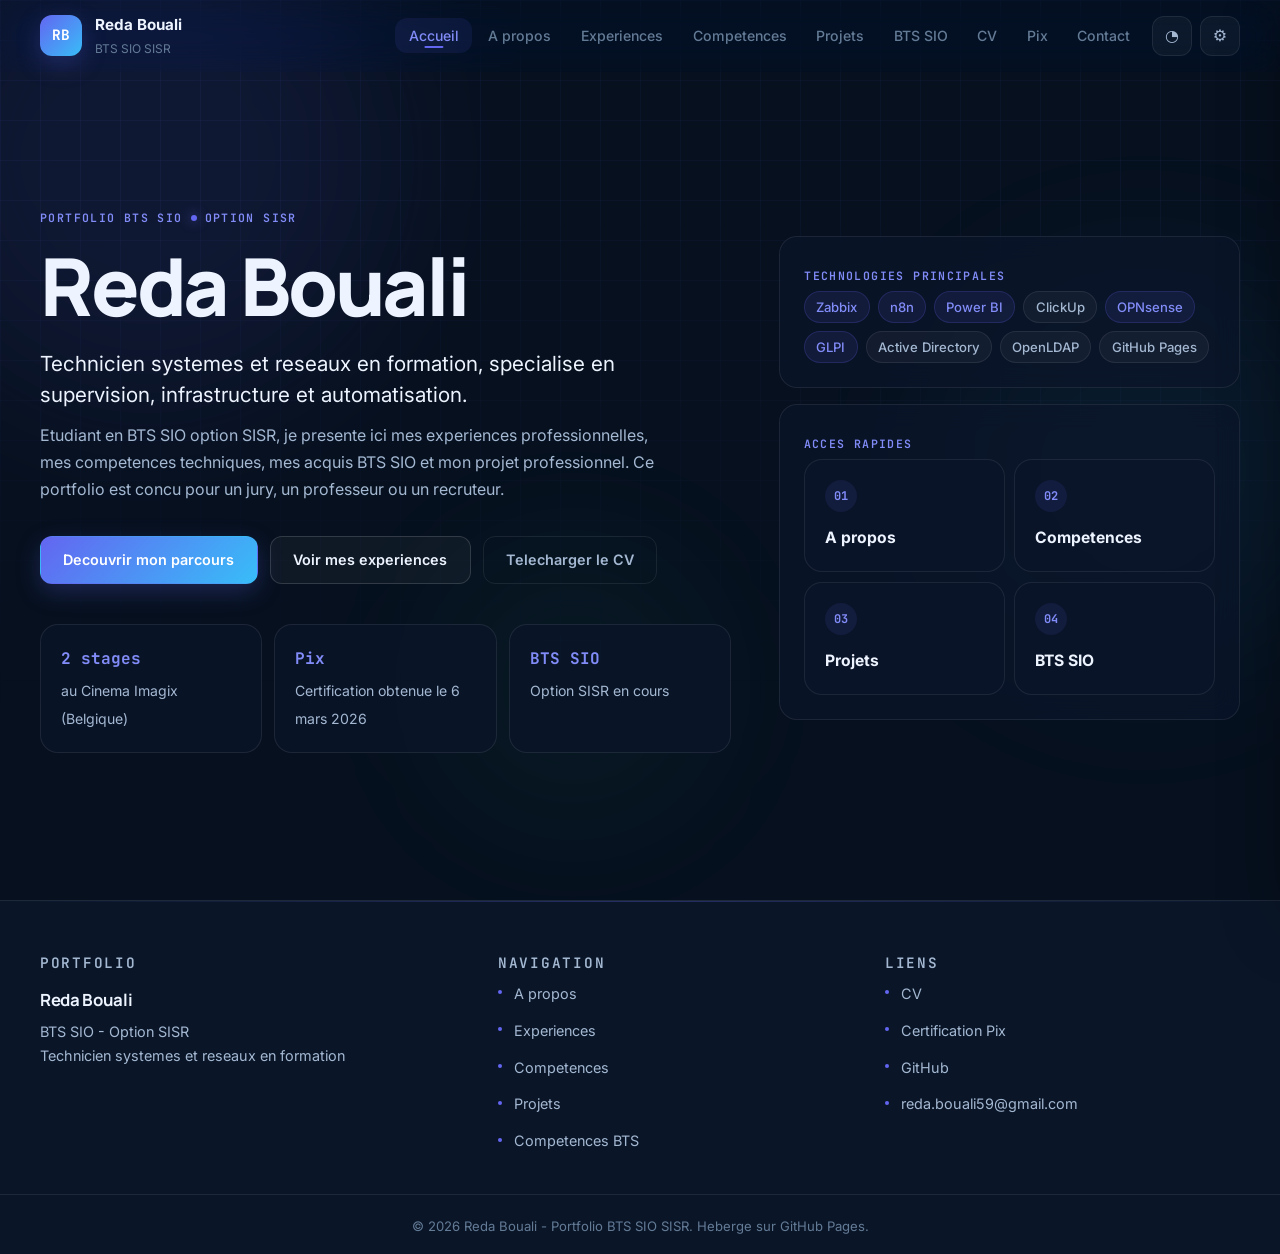
==== index.html @ da7653f3 "Add files via upload" ====
<!DOCTYPE html>
<html lang="fr">
<head>
  <meta charset="UTF-8">
  <meta name="viewport" content="width=device-width, initial-scale=1.0">
  <meta name="description" content="Portfolio BTS SIO SISR de Reda Bouali : administration systemes et reseaux, supervision, automatisation et cybersecurite.">
  <title>Accueil | Reda Bouali - Portfolio BTS SIO SISR</title>
  <script>
    (function () {
      var r = document.documentElement;
      r.setAttribute("data-theme", localStorage.getItem("rb-theme") || "dark");
      r.setAttribute("data-accent", localStorage.getItem("rb-accent") || "indigo");
      r.setAttribute("data-font", localStorage.getItem("rb-font") || "inter");
      r.setAttribute("data-size", localStorage.getItem("rb-size") || "medium");
      r.classList.add("preload");
    })();
  </script>
  <link rel="preconnect" href="https://fonts.googleapis.com">
  <link rel="preconnect" href="https://fonts.gstatic.com" crossorigin>
  <link href="https://fonts.googleapis.com/css2?family=Inter:wght@400;500;600;700;800&family=Manrope:wght@500;600;700;800&family=IBM+Plex+Sans:wght@400;500;600;700&family=JetBrains+Mono:wght@500;700&display=swap" rel="stylesheet">
  <link rel="stylesheet" href="style.css">
</head>
<body>
  <a href="#main-content" class="skip-link">Aller au contenu</a>

  <header class="site-header">
    <nav class="navbar" id="navbar" aria-label="Navigation principale">
      <div class="nav-shell">
        <a href="index.html" class="brand" aria-label="Accueil">
          <span class="brand-mark">RB</span>
          <span class="brand-text">
            <strong>Reda Bouali</strong>
            <span>BTS SIO SISR</span>
          </span>
        </a>
        <button class="nav-toggle" id="navToggle" type="button" aria-expanded="false" aria-controls="navMenu" aria-label="Ouvrir le menu">
          <span></span><span></span><span></span>
        </button>
        <div class="nav-panel" id="navPanel">
          <ul class="nav-menu" id="navMenu">
            <li><a href="index.html" class="nav-link" data-page="index">Accueil</a></li>
            <li><a href="about.html" class="nav-link" data-page="about">A propos</a></li>
            <li><a href="experiences.html" class="nav-link" data-page="experiences">Experiences</a></li>
            <li><a href="skills.html" class="nav-link" data-page="skills">Competences</a></li>
            <li><a href="projects.html" class="nav-link" data-page="projects">Projets</a></li>
            <li><a href="bts-competences.html" class="nav-link" data-page="bts-competences">BTS SIO</a></li>
            <li><a href="cv.html" class="nav-link" data-page="cv">CV</a></li>
            <li><a href="pix.html" class="nav-link" data-page="pix">Pix</a></li>
            <li><a href="contact.html" class="nav-link" data-page="contact">Contact</a></li>
          </ul>
          <div class="nav-actions">
            <button class="icon-button quick-theme-toggle" id="quickThemeToggle" type="button" aria-label="Basculer le theme clair ou sombre" title="Mode clair / sombre">
              <span class="theme-icon" aria-hidden="true">&#9684;</span>
            </button>
            <button class="icon-button" id="settingsTrigger" type="button" aria-label="Personnalisation" aria-expanded="false" title="Personnalisation">
              <span aria-hidden="true">&#9881;</span>
            </button>
          </div>
        </div>
      </div>
    </nav>
  </header>

  <main id="main-content">
    <section class="hero page-hero">
      <div class="hero-backdrop" aria-hidden="true">
        <div class="hero-grid"></div>
        <div class="hero-glow glow-a"></div>
        <div class="hero-glow glow-b"></div>
        <div class="hero-glow glow-c"></div>
      </div>

      <div class="container hero-layout">
        <div class="hero-copy reveal">
          <p class="eyebrow">Portfolio BTS SIO <span class="eyebrow-dot"></span> Option SISR</p>
          <h1>Reda Bouali</h1>
          <p class="hero-lead">
            Technicien systemes et reseaux en formation, specialise en supervision, infrastructure et automatisation.
          </p>
          <p class="hero-text">
            Etudiant en BTS SIO option SISR, je presente ici mes experiences professionnelles, mes competences techniques, mes acquis BTS SIO et mon projet professionnel. Ce portfolio est concu pour un jury, un professeur ou un recruteur.
          </p>
          <div class="hero-actions">
            <a href="about.html" class="btn btn-primary">Decouvrir mon parcours</a>
            <a href="experiences.html" class="btn btn-secondary">Voir mes experiences</a>
            <a href="docs/CV REDA BOUALI.pdf" class="btn btn-ghost" download>Telecharger le CV</a>
          </div>
          <div class="hero-metrics">
            <article class="metric-card">
              <strong>2 stages</strong>
              <span>au Cinema Imagix (Belgique)</span>
            </article>
            <article class="metric-card">
              <strong>Pix</strong>
              <span>Certification obtenue le 6 mars 2026</span>
            </article>
            <article class="metric-card">
              <strong>BTS SIO</strong>
              <span>Option SISR en cours</span>
            </article>
          </div>
        </div>

        <aside class="hero-panel reveal reveal-delay-1" aria-label="Technologies principales">
          <div class="hero-panel-card">
            <p class="panel-label">Technologies principales</p>
            <div class="tool-cluster">
              <span class="tool-pill highlight">Zabbix</span>
              <span class="tool-pill highlight">n8n</span>
              <span class="tool-pill highlight">Power BI</span>
              <span class="tool-pill">ClickUp</span>
              <span class="tool-pill highlight">OPNsense</span>
              <span class="tool-pill highlight">GLPI</span>
              <span class="tool-pill">Active Directory</span>
              <span class="tool-pill">OpenLDAP</span>
              <span class="tool-pill">GitHub Pages</span>
            </div>
          </div>
          <div class="hero-panel-card">
            <p class="panel-label">Acces rapides</p>
            <div class="quick-links-grid">
              <a class="mini-card mini-link-card" href="about.html">
                <span class="mini-index">01</span>
                <h3>A propos</h3>
              </a>
              <a class="mini-card mini-link-card" href="skills.html">
                <span class="mini-index">02</span>
                <h3>Competences</h3>
              </a>
              <a class="mini-card mini-link-card" href="projects.html">
                <span class="mini-index">03</span>
                <h3>Projets</h3>
              </a>
              <a class="mini-card mini-link-card" href="bts-competences.html">
                <span class="mini-index">04</span>
                <h3>BTS SIO</h3>
              </a>
            </div>
          </div>
        </aside>
      </div>
    </section>
  </main>

  <footer class="footer">
    <div class="container footer-layout">
      <div>
        <p class="panel-label">Portfolio</p>
        <h3>Reda Bouali</h3>
        <p>BTS SIO - Option SISR</p>
        <p>Technicien systemes et reseaux en formation</p>
      </div>
      <div>
        <p class="panel-label">Navigation</p>
        <ul class="footer-links-list">
          <li><a href="about.html">A propos</a></li>
          <li><a href="experiences.html">Experiences</a></li>
          <li><a href="skills.html">Competences</a></li>
          <li><a href="projects.html">Projets</a></li>
          <li><a href="bts-competences.html">Competences BTS</a></li>
        </ul>
      </div>
      <div>
        <p class="panel-label">Liens</p>
        <ul class="footer-links-list">
          <li><a href="cv.html">CV</a></li>
          <li><a href="pix.html">Certification Pix</a></li>
          <li><a href="https://github.com/redahfir" target="_blank" rel="noopener noreferrer">GitHub</a></li>
          <li><a href="mailto:reda.bouali59@gmail.com">reda.bouali59@gmail.com</a></li>
        </ul>
      </div>
    </div>
    <div class="footer-bottom">
      <p>&copy; 2026 Reda Bouali - Portfolio BTS SIO SISR. Heberge sur GitHub Pages.</p>
    </div>
  </footer>

  <div class="settings-overlay" id="settingsOverlay" hidden></div>
  <aside class="settings-panel" id="settingsPanel" aria-hidden="true" aria-labelledby="settingsTitle">
    <div class="settings-header">
      <div>
        <p class="panel-label">Personnalisation</p>
        <h2 id="settingsTitle">Preferences d'affichage</h2>
      </div>
      <button class="icon-button" id="settingsClose" type="button" aria-label="Fermer le panneau">
        <span aria-hidden="true">&#10005;</span>
      </button>
    </div>
    <div class="settings-body">
      <section class="settings-group">
        <h3>Mode</h3>
        <div class="control-row" role="group" aria-label="Theme">
          <button class="choice-button" data-theme="dark" type="button">Sombre</button>
          <button class="choice-button" data-theme="light" type="button">Clair</button>
        </div>
      </section>
      <section class="settings-group">
        <h3>Accent</h3>
        <div class="accent-grid" role="group" aria-label="Couleur d'accent">
          <button class="accent-button" data-accent="indigo" type="button"><span class="accent-dot accent-indigo"></span>Indigo</button>
          <button class="accent-button" data-accent="cyan" type="button"><span class="accent-dot accent-cyan"></span>Cyan</button>
          <button class="accent-button" data-accent="amber" type="button"><span class="accent-dot accent-amber"></span>Ambre</button>
        </div>
      </section>
      <section class="settings-group">
        <h3>Police</h3>
        <div class="font-grid" role="group" aria-label="Police">
          <button class="font-button" data-font="inter" type="button"><strong>Inter</strong><span>Moderne et neutre</span></button>
          <button class="font-button" data-font="manrope" type="button"><strong>Manrope</strong><span>Editoriale</span></button>
          <button class="font-button" data-font="plex" type="button"><strong>IBM Plex</strong><span>Technique</span></button>
        </div>
      </section>
      <section class="settings-group">
        <h3>Taille du texte</h3>
        <div class="control-row" role="group" aria-label="Taille">
          <button class="choice-button" data-size="small" type="button">A-</button>
          <button class="choice-button" data-size="medium" type="button">A</button>
          <button class="choice-button" data-size="large" type="button">A+</button>
        </div>
      </section>
      <button class="btn btn-ghost settings-reset" id="settingsReset" type="button">Reinitialiser</button>
    </div>
  </aside>

  <button class="back-to-top" id="backToTop" type="button" aria-label="Retour en haut" title="Retour en haut">&uarr;</button>
  <script src="script.js"></script>
</body>
</html>
---- style.css ----
/* ============================================================
   DESIGN SYSTEM - Portfolio Reda Bouali
   Premium dark-first design with light mode support
   ============================================================ */

/* --- Theme Variables --- */
:root,
[data-theme="dark"] {
  --bg: #06101e;
  --bg-alt: #0a1628;
  --bg-elevated: #0e1b30;
  --surface: rgba(12, 22, 42, 0.72);
  --surface-strong: rgba(16, 28, 50, 0.92);
  --surface-soft: rgba(255, 255, 255, 0.04);
  --surface-hover: rgba(255, 255, 255, 0.07);
  --border: rgba(255, 255, 255, 0.08);
  --border-strong: rgba(255, 255, 255, 0.14);
  --border-glow: rgba(var(--accent-rgb), 0.25);
  --text: #edf4ff;
  --text-soft: #a4b8d2;
  --text-muted: #647b96;
  --shadow: 0 20px 60px rgba(0, 0, 0, 0.4);
  --shadow-soft: 0 8px 32px rgba(0, 0, 0, 0.2);
  --shadow-card: 0 4px 24px rgba(0, 0, 0, 0.15);
  --overlay: rgba(2, 6, 14, 0.7);
  --hero-grid: rgba(var(--accent-rgb), 0.06);
  --panel: #0c1a2e;
  --glow-soft: 0 0 60px rgba(var(--accent-rgb), 0.08);
}

[data-theme="light"] {
  --bg: #f5f7fb;
  --bg-alt: #edf1f8;
  --bg-elevated: #ffffff;
  --surface: rgba(255, 255, 255, 0.82);
  --surface-strong: rgba(255, 255, 255, 0.96);
  --surface-soft: rgba(20, 40, 72, 0.035);
  --surface-hover: rgba(20, 40, 72, 0.06);
  --border: rgba(16, 32, 56, 0.09);
  --border-strong: rgba(16, 32, 56, 0.16);
  --border-glow: rgba(var(--accent-rgb), 0.2);
  --text: #0c1524;
  --text-soft: #3d5068;
  --text-muted: #6b8097;
  --shadow: 0 20px 60px rgba(16, 32, 56, 0.1);
  --shadow-soft: 0 8px 32px rgba(16, 32, 56, 0.07);
  --shadow-card: 0 4px 24px rgba(16, 32, 56, 0.06);
  --overlay: rgba(16, 24, 38, 0.2);
  --hero-grid: rgba(var(--accent-rgb), 0.07);
  --panel: #ffffff;
  --glow-soft: 0 0 60px rgba(var(--accent-rgb), 0.06);
}

/* --- Accent Colors --- */
:root {
  --accent: #6366f1;
  --accent-rgb: 99, 102, 241;
  --accent-strong: #818cf8;
  --accent-alt: #38bdf8;
  --success: #34d399;
  --success-rgb: 52, 211, 153;
  --warning: #fbbf24;
  --danger: #f87171;
  --radius-s: 12px;
  --radius-m: 18px;
  --radius-l: 28px;
  --radius-xl: 36px;
  --nav-height: 72px;
  --container: 1200px;
  --font-body: "Inter", system-ui, sans-serif;
  --font-title: "Manrope", system-ui, sans-serif;
  --font-mono: "JetBrains Mono", monospace;
  --size-base: 16px;
  --section-space: 6rem;
  --transition: 200ms ease;
  --transition-slow: 380ms ease;
  --ease-out: cubic-bezier(0.16, 1, 0.3, 1);
}

[data-accent="cyan"] {
  --accent: #06b6d4;
  --accent-rgb: 6, 182, 212;
  --accent-strong: #22d3ee;
  --accent-alt: #34d399;
}
[data-accent="amber"] {
  --accent: #d97706;
  --accent-rgb: 217, 119, 6;
  --accent-strong: #f59e0b;
  --accent-alt: #fbbf24;
}

/* --- Font Size Variants --- */
html[data-size="small"] { font-size: 14px; }
html[data-size="medium"] { font-size: 16px; }
html[data-size="large"] { font-size: 18px; }

/* --- Preload (prevent flash of transitions) --- */
html.preload * { transition: none !important; }
html { scroll-behavior: smooth; }

/* --- Font Overrides --- */
html[data-font="inter"] body { --font-body: "Inter", system-ui, sans-serif; --font-title: "Manrope", system-ui, sans-serif; }
html[data-font="manrope"] body { --font-body: "Manrope", system-ui, sans-serif; --font-title: "Manrope", system-ui, sans-serif; }
html[data-font="plex"] body { --font-body: "IBM Plex Sans", system-ui, sans-serif; --font-title: "IBM Plex Sans", system-ui, sans-serif; }

/* ============================================================
   RESET & BASE
   ============================================================ */
*, *::before, *::after { box-sizing: border-box; }
body {
  margin: 0;
  background: var(--bg);
  color: var(--text);
  font: 400 1rem/1.7 var(--font-body);
  overflow-x: hidden;
  -webkit-font-smoothing: antialiased;
}
a { color: inherit; text-decoration: none; }
img { max-width: 100%; display: block; }
button, input, select { font: inherit; }
button { cursor: pointer; border: none; background: none; }
ul { margin: 0; padding: 0; }
h1, h2, h3, h4, h5, h6, p { margin: 0; }

/* --- Focus & Accessibility --- */
.skip-link {
  position: fixed;
  top: -100px;
  left: 1rem;
  background: var(--accent);
  color: #fff;
  padding: 0.8rem 1.2rem;
  border-radius: 999px;
  z-index: 1200;
  font-weight: 600;
  font-size: 0.9rem;
}
.skip-link:focus { top: 1rem; }
:focus-visible {
  outline: 2px solid rgba(var(--accent-rgb), 0.8);
  outline-offset: 3px;
}

/* ============================================================
   LAYOUT
   ============================================================ */
.container,
.nav-shell {
  width: min(var(--container), calc(100% - 2.4rem));
  margin: 0 auto;
}
.section { padding: var(--section-space) 0; position: relative; }
.page-main { padding-top: var(--nav-height); }
.page-section { min-height: calc(100vh - var(--nav-height) - 200px); }
.section-alt {
  background: var(--bg-alt);
}
.section-alt::before {
  content: "";
  position: absolute;
  top: 0;
  left: 0;
  right: 0;
  height: 200px;
  background: linear-gradient(180deg, rgba(var(--accent-rgb), 0.04), transparent);
  pointer-events: none;
}

/* --- Section Headers --- */
.section-heading {
  max-width: 720px;
  margin-bottom: 3.5rem;
}
.section-kicker,
.panel-label,
.eyebrow {
  display: inline-flex;
  align-items: center;
  gap: 0.5rem;
  font: 600 0.72rem/1 var(--font-mono);
  letter-spacing: 0.12em;
  text-transform: uppercase;
  color: var(--accent-strong);
  margin-bottom: 0.75rem;
}
.eyebrow-dot {
  width: 6px;
  height: 6px;
  border-radius: 50%;
  background: var(--accent);
  box-shadow: 0 0 12px rgba(var(--accent-rgb), 0.8);
  animation: pulse-dot 2.5s ease infinite;
}
@keyframes pulse-dot {
  0%, 100% { box-shadow: 0 0 12px rgba(var(--accent-rgb), 0.8); }
  50% { box-shadow: 0 0 20px rgba(var(--accent-rgb), 1), 0 0 40px rgba(var(--accent-rgb), 0.3); }
}

.section-title {
  font-family: var(--font-title);
  font-size: clamp(2rem, 4vw, 3rem);
  font-weight: 800;
  line-height: 1.1;
  letter-spacing: -0.03em;
  margin-bottom: 1rem;
}
.section-subtitle {
  max-width: 640px;
  color: var(--text-soft);
  font-size: 1.05rem;
  line-height: 1.65;
}

/* --- Title font family propagation --- */
.section-title,
.hero h1,
.content-card h3,
.document-card h3,
.timeline-card h3,
.skill-card h3,
.bts-card h3,
.info-card h3,
.project-card h3,
.footer h3 {
  font-family: var(--font-title);
  letter-spacing: -0.02em;
}

/* ============================================================
   NAVBAR
   ============================================================ */
.navbar {
  position: fixed;
  inset: 0 0 auto;
  height: var(--nav-height);
  z-index: 1000;
  border-bottom: 1px solid transparent;
  backdrop-filter: blur(20px) saturate(1.4);
  -webkit-backdrop-filter: blur(20px) saturate(1.4);
  transition: background-color var(--transition-slow), border-color var(--transition-slow), box-shadow var(--transition-slow);
}
.navbar.scrolled {
  background: color-mix(in srgb, var(--bg) 82%, transparent);
  border-color: var(--border);
  box-shadow: 0 1px 0 var(--border), var(--shadow-soft);
}
.nav-shell {
  min-height: 100%;
  display: flex;
  align-items: center;
  justify-content: space-between;
  gap: 1rem;
}

/* --- Brand --- */
.brand {
  display: inline-flex;
  align-items: center;
  gap: 0.85rem;
  text-decoration: none;
}
.brand-mark {
  display: grid;
  place-items: center;
  width: 2.6rem;
  height: 2.6rem;
  border-radius: var(--radius-s);
  background: linear-gradient(135deg, var(--accent), var(--accent-alt));
  color: #fff;
  font: 700 0.9rem/1 var(--font-mono);
  box-shadow: 0 8px 24px rgba(var(--accent-rgb), 0.25);
  transition: transform var(--transition), box-shadow var(--transition);
}
.brand:hover .brand-mark {
  transform: scale(1.05);
  box-shadow: 0 8px 28px rgba(var(--accent-rgb), 0.35);
}
.brand-text { display: grid; gap: 0.1rem; }
.brand-text strong { font-size: 0.95rem; font-weight: 700; }
.brand-text span:last-child { font-size: 0.75rem; color: var(--text-muted); }

/* --- Nav Links --- */
.nav-panel,
.nav-actions { display: flex; align-items: center; gap: 0.5rem; }
.nav-menu {
  display: flex;
  align-items: center;
  gap: 0.15rem;
  list-style: none;
}
.nav-link {
  position: relative;
  padding: 0.55rem 0.85rem;
  color: var(--text-muted);
  border-radius: var(--radius-s);
  font-size: 0.88rem;
  font-weight: 500;
  transition: color var(--transition), background-color var(--transition);
}
.nav-link:hover {
  color: var(--text);
  background: var(--surface-hover);
}
.nav-link.active {
  color: var(--accent-strong);
  background: rgba(var(--accent-rgb), 0.1);
}
.nav-link.active::after {
  content: "";
  position: absolute;
  bottom: 0.3rem;
  left: 50%;
  transform: translateX(-50%);
  width: 1.2rem;
  height: 2px;
  border-radius: 999px;
  background: var(--accent);
}

/* --- Icon Buttons --- */
.icon-button,
.nav-toggle {
  display: inline-grid;
  place-items: center;
  width: 2.5rem;
  height: 2.5rem;
  border: 1px solid var(--border);
  border-radius: var(--radius-s);
  background: var(--surface-soft);
  color: var(--text-soft);
  font-size: 1rem;
  transition: all var(--transition);
}
.icon-button:hover,
.nav-toggle:hover {
  color: var(--text);
  border-color: var(--border-glow);
  background: rgba(var(--accent-rgb), 0.08);
  transform: translateY(-1px);
}

/* --- Burger --- */
.nav-toggle { display: none; position: relative; }
.nav-toggle span {
  position: absolute;
  width: 1rem;
  height: 2px;
  background: currentColor;
  border-radius: 999px;
  transition: transform var(--transition), opacity var(--transition);
}
.nav-toggle span:nth-child(1) { transform: translateY(-4px); }
.nav-toggle span:nth-child(3) { transform: translateY(4px); }
.nav-toggle.open span:nth-child(1) { transform: rotate(45deg); }
.nav-toggle.open span:nth-child(2) { opacity: 0; }
.nav-toggle.open span:nth-child(3) { transform: rotate(-45deg); }

/* ============================================================
   HERO
   ============================================================ */
.hero {
  position: relative;
  min-height: 100vh;
  display: flex;
  align-items: center;
  padding: calc(var(--nav-height) + 2rem) 0 3rem;
}
.hero-backdrop { position: absolute; inset: 0; overflow: hidden; pointer-events: none; }
.hero-grid {
  position: absolute;
  inset: 0;
  background-image: linear-gradient(var(--hero-grid) 1px, transparent 1px), linear-gradient(90deg, var(--hero-grid) 1px, transparent 1px);
  background-size: 40px 40px;
  mask-image: linear-gradient(180deg, black 20%, transparent 80%);
  -webkit-mask-image: linear-gradient(180deg, black 20%, transparent 80%);
}
.hero-glow {
  position: absolute;
  border-radius: 50%;
  filter: blur(80px);
  opacity: 0.5;
}
.glow-a { width: 500px; height: 500px; background: rgba(var(--accent-rgb), 0.2); top: -10%; left: -8%; }
.glow-b { width: 400px; height: 400px; background: rgba(56, 189, 248, 0.12); top: 30%; right: -5%; }
.glow-c { width: 250px; height: 250px; background: rgba(52, 211, 153, 0.12); bottom: 10%; left: 35%; }

.hero-layout {
  position: relative;
  display: grid;
  grid-template-columns: 1.2fr 0.8fr;
  gap: 3rem;
  align-items: center;
}
.hero h1 {
  font-size: clamp(2.8rem, 6.5vw, 5rem);
  font-weight: 800;
  line-height: 0.95;
  letter-spacing: -0.04em;
  margin: 0.75rem 0 1.5rem;
}
.hero-lead {
  font-size: clamp(1.05rem, 1.8vw, 1.3rem);
  color: var(--text);
  max-width: 42rem;
  line-height: 1.5;
  margin-bottom: 0.75rem;
}
.hero-text {
  color: var(--text-soft);
  max-width: 40rem;
  line-height: 1.7;
}
.hero-actions {
  display: flex;
  flex-wrap: wrap;
  gap: 0.75rem;
  margin-top: 2rem;
}

/* --- Hero Metrics --- */
.hero-metrics {
  display: grid;
  grid-template-columns: repeat(3, 1fr);
  gap: 0.75rem;
  margin-top: 2.5rem;
}
.metric-card {
  padding: 1.25rem;
  border-radius: var(--radius-m);
  background: var(--surface);
  border: 1px solid var(--border);
  transition: border-color var(--transition), box-shadow var(--transition);
}
.metric-card:hover {
  border-color: var(--border-glow);
  box-shadow: var(--glow-soft);
}
.metric-card strong {
  display: block;
  margin-bottom: 0.3rem;
  color: var(--accent-strong);
  font-family: var(--font-mono);
  font-size: 1rem;
  font-weight: 700;
}
.metric-card span {
  color: var(--text-soft);
  font-size: 0.88rem;
}

/* --- Hero Panel --- */
.hero-panel { display: grid; gap: 1rem; }
.hero-panel-card {
  padding: 1.5rem;
  border-radius: var(--radius-m);
  background: var(--surface);
  border: 1px solid var(--border);
  backdrop-filter: blur(12px);
  transition: border-color var(--transition), box-shadow var(--transition);
}
.hero-panel-card:hover {
  border-color: var(--border-glow);
  box-shadow: var(--glow-soft);
}
.panel-label {
  margin-bottom: 0.6rem;
}
.quick-links-grid {
  display: grid;
  grid-template-columns: repeat(2, 1fr);
  gap: 0.6rem;
}

/* ============================================================
   BUTTONS
   ============================================================ */
.btn {
  display: inline-flex;
  align-items: center;
  justify-content: center;
  gap: 0.5rem;
  min-height: 2.85rem;
  padding: 0.7rem 1.4rem;
  border-radius: var(--radius-s);
  border: 1px solid transparent;
  font-weight: 600;
  font-size: 0.9rem;
  transition: all var(--transition);
  position: relative;
  overflow: hidden;
}
.btn:hover { transform: translateY(-2px); }
.btn:active { transform: translateY(0); }

.btn-primary {
  background: linear-gradient(135deg, var(--accent), var(--accent-alt));
  color: #fff;
  box-shadow: 0 8px 24px rgba(var(--accent-rgb), 0.25);
}
.btn-primary:hover {
  box-shadow: 0 12px 32px rgba(var(--accent-rgb), 0.35);
}

.btn-secondary {
  background: var(--surface-soft);
  border-color: var(--border-strong);
  color: var(--text);
}
.btn-secondary:hover {
  border-color: var(--border-glow);
  background: rgba(var(--accent-rgb), 0.08);
}

.btn-ghost {
  background: transparent;
  border-color: var(--border);
  color: var(--text-soft);
}
.btn-ghost:hover {
  border-color: var(--border-strong);
  color: var(--text);
  background: var(--surface-soft);
}

/* ============================================================
   CARDS (shared base)
   ============================================================ */
.content-card,
.document-card,
.mini-card,
.skill-card,
.bts-card,
.info-card,
.company-banner,
.timeline-card,
.project-card {
  background: var(--surface);
  border: 1px solid var(--border);
  border-radius: var(--radius-m);
  transition: border-color var(--transition), box-shadow var(--transition), transform var(--transition);
}
.content-card:hover,
.document-card:hover,
.mini-card:hover,
.skill-card:hover,
.bts-card:hover,
.info-card:hover,
.project-card:hover {
  border-color: var(--border-glow);
  box-shadow: var(--glow-soft), var(--shadow-card);
  transform: translateY(-2px);
}

.content-card,
.document-card,
.mini-card,
.skill-card,
.info-card,
.company-banner,
.timeline-card {
  padding: 1.5rem;
}
.bts-card { padding: 1.75rem; }

/* ============================================================
   CHIPS, BADGES, PILLS
   ============================================================ */
.chip,
.level,
.coverage {
  display: inline-flex;
  align-items: center;
  justify-content: center;
  height: 1.75rem;
  padding: 0 0.7rem;
  border-radius: 999px;
  border: 1px solid rgba(var(--accent-rgb), 0.15);
  background: rgba(var(--accent-rgb), 0.08);
  color: var(--accent-strong);
  font-size: 0.78rem;
  font-weight: 600;
  white-space: nowrap;
}
.chip-success {
  color: var(--success);
  background: rgba(var(--success-rgb), 0.1);
  border-color: rgba(var(--success-rgb), 0.2);
}
[data-theme="light"] .chip-success { color: #047857; }

.tool-cluster,
.badge-list { display: flex; flex-wrap: wrap; gap: 0.5rem; }

.tool-pill,
.skill-badge {
  display: inline-flex;
  align-items: center;
  height: 2rem;
  padding: 0 0.7rem;
  border-radius: 999px;
  background: var(--surface-soft);
  border: 1px solid var(--border);
  color: var(--text-soft);
  font-size: 0.82rem;
  font-weight: 500;
  transition: all var(--transition);
}
.tool-pill:hover,
.skill-badge:hover {
  border-color: var(--border-strong);
  color: var(--text);
}
.skill-badge.highlight,
.tool-pill.highlight {
  background: rgba(var(--accent-rgb), 0.1);
  border-color: rgba(var(--accent-rgb), 0.2);
  color: var(--accent-strong);
}

/* ============================================================
   ABOUT PAGE
   ============================================================ */
.about-layout {
  display: grid;
  grid-template-columns: 1.15fr 0.85fr;
  gap: 1.5rem;
  align-items: start;
}
.about-story { display: grid; gap: 1.25rem; }
.about-aside { display: grid; gap: 1rem; }
.content-card h3 {
  font-size: 1.2rem;
  font-weight: 700;
  margin-bottom: 0.75rem;
}
.content-card p {
  color: var(--text-soft);
  line-height: 1.7;
}
.content-card p + p { margin-top: 0.6rem; }
.info-card h3 {
  font-size: 1.05rem;
  font-weight: 700;
  margin: 0.4rem 0 0.35rem;
}
.info-card p { color: var(--text-soft); font-size: 0.92rem; }

/* ============================================================
   EXPERIENCES PAGE
   ============================================================ */
.company-banner {
  display: flex;
  justify-content: space-between;
  align-items: center;
  gap: 1rem;
  padding: 1.5rem;
  margin-bottom: 1.5rem;
  background: linear-gradient(135deg, rgba(var(--accent-rgb), 0.06), transparent), var(--surface);
}
.company-banner h3 {
  font-size: 1.15rem;
  font-weight: 700;
  margin: 0.35rem 0 0.25rem;
}
.company-banner p { color: var(--text-soft); font-size: 0.92rem; }

.timeline-list { position: relative; display: grid; gap: 1.5rem; }
.timeline-card {
  display: grid;
  grid-template-columns: 3rem 1fr;
  gap: 1.25rem;
}
.timeline-rail {
  position: relative;
  display: flex;
  justify-content: center;
}
.timeline-rail::before {
  content: "";
  position: absolute;
  top: 0;
  bottom: 0;
  width: 2px;
  background: linear-gradient(180deg, rgba(var(--accent-rgb), 0.3), transparent);
}
.timeline-node {
  position: relative;
  z-index: 1;
  margin-top: 0.2rem;
  width: 14px;
  height: 14px;
  border-radius: 50%;
  background: linear-gradient(135deg, var(--accent), var(--accent-alt));
  box-shadow: 0 0 0 4px rgba(var(--accent-rgb), 0.15), 0 0 16px rgba(var(--accent-rgb), 0.2);
}
.timeline-main { display: grid; gap: 1rem; }
.timeline-head {
  display: flex;
  justify-content: space-between;
  gap: 1rem;
  align-items: start;
}
.timeline-head h3 {
  font-size: 1.15rem;
  font-weight: 700;
  margin-top: 0.25rem;
}
.timeline-meta { display: flex; flex-wrap: wrap; gap: 0.5rem; }
.timeline-summary { color: var(--text-soft); line-height: 1.65; }

.detail-grid {
  display: grid;
  grid-template-columns: 1.1fr 0.9fr;
  gap: 1.25rem;
}
.detail-block h4 {
  margin: 0 0 0.75rem;
  font-size: 0.9rem;
  font-weight: 700;
  color: var(--text);
}
.detail-block ul {
  list-style: none;
  display: grid;
  gap: 0.65rem;
}
.detail-block li {
  position: relative;
  padding-left: 1.1rem;
  color: var(--text-soft);
  font-size: 0.92rem;
  line-height: 1.55;
}
.detail-block li::before {
  content: "";
  position: absolute;
  left: 0;
  top: 0.6rem;
  width: 5px;
  height: 5px;
  border-radius: 50%;
  background: var(--accent);
}

/* ============================================================
   SKILLS PAGE
   ============================================================ */
.skills-grid {
  display: grid;
  grid-template-columns: repeat(3, 1fr);
  gap: 1.25rem;
}
.skill-card {
  display: grid;
  gap: 1rem;
  padding: 1.5rem;
  position: relative;
  overflow: hidden;
}
.skill-card::before {
  content: "";
  position: absolute;
  top: 0;
  left: 0;
  right: 0;
  height: 3px;
  background: linear-gradient(90deg, var(--accent), var(--accent-alt));
  opacity: 0;
  transition: opacity var(--transition);
}
.skill-card:hover::before { opacity: 1; }

.skill-card-top {
  display: flex;
  justify-content: space-between;
  align-items: start;
  gap: 0.75rem;
}
.skill-card h3 {
  font-size: 1.05rem;
  font-weight: 700;
  margin-top: 0.15rem;
}
.skill-icon {
  display: flex;
  align-items: center;
  justify-content: center;
  width: 2.5rem;
  height: 2.5rem;
  border-radius: var(--radius-s);
  background: rgba(var(--accent-rgb), 0.1);
  color: var(--accent-strong);
  font-size: 1.2rem;
  flex-shrink: 0;
}

.level-strong {
  color: #fff;
  background: linear-gradient(135deg, rgba(var(--accent-rgb), 0.5), rgba(var(--accent-rgb), 0.25));
}
.level-bar {
  height: 6px;
  border-radius: 999px;
  background: rgba(255, 255, 255, 0.06);
  overflow: hidden;
}
[data-theme="light"] .level-bar { background: rgba(10, 24, 44, 0.06); }
.level-bar span {
  display: block;
  height: 100%;
  border-radius: inherit;
  background: linear-gradient(90deg, var(--accent), var(--accent-alt));
  width: 0;
  transition: width 1.2s var(--ease-out);
}
.level-bar.animated span { width: var(--bar-width); }

/* ============================================================
   PROJECTS PAGE
   ============================================================ */
.projects-grid {
  display: grid;
  grid-template-columns: repeat(2, 1fr);
  gap: 1.25rem;
}
.project-card {
  display: grid;
  gap: 1rem;
  padding: 1.75rem;
  position: relative;
  overflow: hidden;
}
.project-card::after {
  content: "";
  position: absolute;
  top: 0;
  left: 0;
  right: 0;
  height: 100%;
  background: linear-gradient(180deg, rgba(var(--accent-rgb), 0.04), transparent 40%);
  pointer-events: none;
}
.panel-heading {
  display: flex;
  justify-content: space-between;
  gap: 1rem;
  align-items: start;
  position: relative;
  z-index: 1;
}
.project-card h3 {
  font-size: 1.1rem;
  font-weight: 700;
  margin-top: 0.2rem;
}
.project-text {
  color: var(--text-soft);
  line-height: 1.65;
  position: relative;
  z-index: 1;
}
.project-columns {
  display: grid;
  grid-template-columns: 1fr 1fr;
  gap: 1rem;
  position: relative;
  z-index: 1;
}
.project-columns .detail-block {
  padding: 1rem;
  border-radius: var(--radius-s);
  background: rgba(255, 255, 255, 0.02);
  border: 1px solid var(--border);
}
[data-theme="light"] .project-columns .detail-block { background: rgba(16, 32, 56, 0.02); }
.project-columns .detail-block p {
  color: var(--text-soft);
  font-size: 0.9rem;
  line-height: 1.55;
}

/* ============================================================
   BTS COMPETENCES PAGE
   ============================================================ */
.bts-grid {
  display: grid;
  grid-template-columns: repeat(2, 1fr);
  gap: 1.25rem;
}
.bts-card {
  display: grid;
  gap: 1rem;
  border-radius: var(--radius-l);
  position: relative;
  overflow: hidden;
}
.bts-card::before {
  content: "";
  position: absolute;
  top: 0;
  left: 0;
  right: 0;
  height: 4px;
  background: linear-gradient(90deg, var(--accent), var(--accent-alt));
}
.bts-head {
  display: flex;
  justify-content: space-between;
  gap: 1rem;
  align-items: start;
}
.bts-card h3 {
  font-size: 1.1rem;
  font-weight: 700;
  margin-top: 0.2rem;
}
.bts-description {
  color: var(--text-soft);
  line-height: 1.65;
  font-size: 0.95rem;
}
.bts-details {
  display: grid;
  gap: 0.75rem;
  margin: 0;
}
.bts-details > div {
  padding: 1rem 1.15rem;
  border-radius: var(--radius-s);
  background: rgba(255, 255, 255, 0.025);
  border: 1px solid var(--border);
}
[data-theme="light"] .bts-details > div { background: rgba(16, 32, 56, 0.025); }
.bts-details dt {
  margin-bottom: 0.3rem;
  color: var(--accent-strong);
  font: 600 0.72rem/1 var(--font-mono);
  text-transform: uppercase;
  letter-spacing: 0.08em;
}
.bts-details dd {
  margin: 0;
  color: var(--text-soft);
  font-size: 0.9rem;
  line-height: 1.55;
}

/* ============================================================
   CV PAGE
   ============================================================ */
.cv-intro {
  max-width: 720px;
  margin-bottom: 2.5rem;
}
.cv-intro p {
  color: var(--text-soft);
  line-height: 1.7;
}
.document-layout {
  display: grid;
  gap: 1.25rem;
}
.document-layout-cv {
  grid-template-columns: repeat(2, 1fr);
}
.document-card {
  display: grid;
  gap: 0.75rem;
  align-content: start;
}
.document-top {
  display: flex;
  justify-content: space-between;
  gap: 0.75rem;
  align-items: start;
}
.document-card h3 {
  font-size: 1.05rem;
  font-weight: 700;
}
.document-card p {
  color: var(--text-soft);
  font-size: 0.92rem;
  line-height: 1.55;
}
.document-card-accent {
  background: linear-gradient(135deg, rgba(var(--accent-rgb), 0.1), rgba(var(--accent-rgb), 0.03)), var(--surface);
  border-color: rgba(var(--accent-rgb), 0.2);
}
.document-card-accent:hover {
  border-color: rgba(var(--accent-rgb), 0.35);
}
.document-card .btn { margin-top: 0.5rem; }

/* --- CV Stats --- */
.cv-stats {
  display: grid;
  grid-template-columns: repeat(4, 1fr);
  gap: 1rem;
  margin-bottom: 2rem;
}
.cv-stat {
  text-align: center;
  padding: 1.25rem 1rem;
  border-radius: var(--radius-m);
  background: var(--surface);
  border: 1px solid var(--border);
}
.cv-stat-value {
  display: block;
  font-family: var(--font-mono);
  font-size: 1.6rem;
  font-weight: 800;
  color: var(--accent-strong);
  line-height: 1;
  margin-bottom: 0.4rem;
}
.cv-stat-label {
  color: var(--text-soft);
  font-size: 0.82rem;
}

/* ============================================================
   PIX PAGE
   ============================================================ */
.pix-layout {
  display: grid;
  grid-template-columns: 1.1fr 0.9fr;
  gap: 1.5rem;
  align-items: start;
}
.pix-domains {
  display: grid;
  grid-template-columns: 1fr;
  gap: 0.75rem;
}
.mini-card {
  padding: 1.25rem;
  display: grid;
  gap: 0.3rem;
}
.mini-index {
  display: inline-flex;
  align-items: center;
  justify-content: center;
  width: 2rem;
  height: 2rem;
  border-radius: 50%;
  background: rgba(var(--accent-rgb), 0.1);
  color: var(--accent-strong);
  font: 700 0.75rem/1 var(--font-mono);
  margin-bottom: 0.5rem;
}
.mini-card h3 {
  font-size: 0.98rem;
  font-weight: 700;
  margin: 0;
}
.mini-card p {
  color: var(--text-soft);
  font-size: 0.88rem;
  line-height: 1.5;
  margin: 0;
}
.mini-link-card {
  display: grid;
  align-content: start;
  text-decoration: none;
  cursor: pointer;
}
.mini-link-card:hover { border-color: var(--border-glow); }

/* ============================================================
   CONTACT PAGE
   ============================================================ */
.contact-banner {
  display: grid;
  grid-template-columns: 1.2fr 0.8fr;
  gap: 2rem;
  padding: 2.5rem;
  border-radius: var(--radius-l);
  background: var(--surface);
  border: 1px solid var(--border);
  align-items: start;
}
.contact-main .section-title {
  margin-bottom: 1rem;
}
.contact-main .section-subtitle {
  margin-bottom: 0;
}
.contact-actions {
  display: flex;
  flex-wrap: wrap;
  gap: 0.75rem;
  margin-top: 2rem;
}
.contact-side { display: grid; gap: 1rem; }

/* --- Contact Highlights --- */
.contact-highlights {
  display: grid;
  grid-template-columns: repeat(3, 1fr);
  gap: 1rem;
  margin-top: 2.5rem;
}
.contact-highlight-card {
  padding: 1.5rem;
  border-radius: var(--radius-m);
  background: var(--surface);
  border: 1px solid var(--border);
  text-align: center;
  transition: border-color var(--transition), box-shadow var(--transition);
}
.contact-highlight-card:hover {
  border-color: var(--border-glow);
  box-shadow: var(--glow-soft);
}
.contact-highlight-card h3 {
  font-size: 1rem;
  font-weight: 700;
  margin: 0.5rem 0 0.35rem;
}
.contact-highlight-card p {
  color: var(--text-soft);
  font-size: 0.88rem;
}
.contact-icon {
  display: flex;
  align-items: center;
  justify-content: center;
  width: 3rem;
  height: 3rem;
  margin: 0 auto 0.5rem;
  border-radius: var(--radius-s);
  background: rgba(var(--accent-rgb), 0.1);
  color: var(--accent-strong);
  font-size: 1.3rem;
}

/* ============================================================
   FOOTER
   ============================================================ */
.footer {
  padding: 3rem 0 1rem;
  background: var(--bg-alt);
  border-top: 1px solid var(--border);
  position: relative;
}
.footer::before {
  content: "";
  position: absolute;
  top: 0;
  left: 0;
  right: 0;
  height: 1px;
  background: linear-gradient(90deg, transparent, rgba(var(--accent-rgb), 0.3), transparent);
}
.footer-layout {
  display: grid;
  grid-template-columns: 1.2fr 1fr 1fr;
  gap: 2rem;
  padding-bottom: 2.5rem;
}
.footer h3 {
  font-size: 1.05rem;
  font-weight: 700;
  margin: 0.35rem 0;
}
.footer p { color: var(--text-soft); font-size: 0.9rem; }
.footer-links-list {
  list-style: none;
  display: grid;
  gap: 0.6rem;
}
.footer-links-list li {
  position: relative;
  padding-left: 1rem;
}
.footer-links-list li::before {
  content: "";
  position: absolute;
  left: 0;
  top: 0.65rem;
  width: 4px;
  height: 4px;
  border-radius: 50%;
  background: var(--accent);
}
.footer-links-list a {
  color: var(--text-soft);
  font-size: 0.9rem;
  transition: color var(--transition);
}
.footer-links-list a:hover { color: var(--accent-strong); }
.footer-bottom {
  border-top: 1px solid var(--border);
  padding-top: 1.25rem;
  text-align: center;
}
.footer-bottom p {
  color: var(--text-muted);
  font-size: 0.82rem;
}

/* ============================================================
   SETTINGS PANEL
   ============================================================ */
.settings-overlay {
  position: fixed;
  inset: 0;
  z-index: 1090;
  background: var(--overlay);
  opacity: 0;
  pointer-events: none;
  transition: opacity var(--transition-slow);
}
.settings-overlay.visible {
  opacity: 1;
  pointer-events: auto;
}
.settings-panel {
  position: fixed;
  top: 0;
  right: 0;
  z-index: 1100;
  width: min(24rem, calc(100vw - 1rem));
  height: 100vh;
  padding: 1.5rem;
  background: var(--panel);
  border-left: 1px solid var(--border);
  box-shadow: var(--shadow);
  transform: translateX(102%);
  transition: transform var(--transition-slow);
  display: grid;
  align-content: start;
  gap: 1.25rem;
  overflow-y: auto;
}
.settings-panel.open { transform: translateX(0); }
.settings-header {
  display: flex;
  justify-content: space-between;
  align-items: start;
}
.settings-body,
.settings-group,
.font-grid { display: grid; gap: 1rem; }
.settings-group h3 {
  margin: 0;
  font-size: 0.95rem;
  font-weight: 700;
}
.control-row,
.accent-grid {
  display: grid;
  grid-template-columns: repeat(3, 1fr);
  gap: 0.6rem;
}
.choice-button,
.accent-button,
.font-button {
  display: grid;
  align-content: center;
  gap: 0.3rem;
  min-height: 2.85rem;
  padding: 0.7rem 0.85rem;
  border-radius: var(--radius-s);
  border: 1px solid var(--border);
  background: var(--surface-soft);
  color: var(--text);
  text-align: left;
  cursor: pointer;
  transition: all var(--transition);
}
.choice-button:hover,
.accent-button:hover,
.font-button:hover {
  border-color: var(--border-strong);
}
.choice-button.is-active,
.accent-button.is-active,
.font-button.is-active {
  border-color: rgba(var(--accent-rgb), 0.4);
  background: rgba(var(--accent-rgb), 0.1);
}
.accent-dot {
  width: 10px;
  height: 10px;
  border-radius: 50%;
  display: inline-block;
}
.accent-indigo { background: #6366f1; }
.accent-cyan { background: #06b6d4; }
.accent-amber { background: #d97706; }
.font-button span { color: var(--text-muted); font-size: 0.82rem; }
.settings-reset { width: 100%; }

/* ============================================================
   BACK TO TOP
   ============================================================ */
.back-to-top {
  position: fixed;
  right: 1.25rem;
  bottom: 1.25rem;
  z-index: 980;
  width: 2.75rem;
  height: 2.75rem;
  border-radius: 50%;
  background: linear-gradient(135deg, var(--accent), var(--accent-alt));
  color: #fff;
  font-size: 1rem;
  box-shadow: 0 8px 24px rgba(var(--accent-rgb), 0.3);
  opacity: 0;
  transform: translateY(10px);
  pointer-events: none;
  transition: opacity var(--transition), transform var(--transition);
}
.back-to-top.visible {
  opacity: 1;
  transform: translateY(0);
  pointer-events: auto;
}
.back-to-top:hover {
  transform: translateY(-2px);
  box-shadow: 0 12px 28px rgba(var(--accent-rgb), 0.4);
}

/* ============================================================
   REVEAL ANIMATIONS
   ============================================================ */
.reveal {
  opacity: 0;
  transform: translateY(28px);
  transition: opacity 0.65s var(--ease-out), transform 0.65s var(--ease-out);
}
.reveal.visible {
  opacity: 1;
  transform: none;
}
.reveal-delay-1 { transition-delay: 0.08s; }
.reveal-delay-2 { transition-delay: 0.16s; }
.reveal-delay-3 { transition-delay: 0.24s; }
.reveal-delay-4 { transition-delay: 0.32s; }

/* ============================================================
   PAGE HERO (inner pages)
   ============================================================ */
.page-hero-section {
  padding-top: calc(var(--nav-height) + 3rem);
  padding-bottom: 0;
  position: relative;
}
.page-hero-section::before {
  content: "";
  position: absolute;
  top: 0;
  left: 0;
  right: 0;
  height: 350px;
  background:
    radial-gradient(ellipse at 20% 0%, rgba(var(--accent-rgb), 0.08) 0%, transparent 50%),
    radial-gradient(ellipse at 80% 0%, rgba(56, 189, 248, 0.05) 0%, transparent 50%);
  pointer-events: none;
}

/* ============================================================
   RESPONSIVE
   ============================================================ */
@media (max-width: 1100px) {
  .hero-layout,
  .about-layout,
  .pix-layout,
  .contact-banner,
  .detail-grid,
  .projects-grid,
  .document-layout-cv,
  .footer-layout,
  .bts-grid,
  .skills-grid {
    grid-template-columns: 1fr;
  }
  .cv-stats { grid-template-columns: repeat(2, 1fr); }
  .hero-metrics { grid-template-columns: repeat(3, 1fr); }
  .contact-highlights { grid-template-columns: repeat(3, 1fr); }
}

@media (max-width: 860px) {
  :root { --section-space: 4.5rem; }
  .nav-toggle { display: inline-grid; }
  .nav-panel {
    position: fixed;
    top: calc(var(--nav-height) + 0.5rem);
    right: 0.75rem;
    left: 0.75rem;
    display: grid;
    gap: 0.75rem;
    padding: 1rem;
    background: var(--surface-strong);
    border: 1px solid var(--border);
    border-radius: var(--radius-l);
    box-shadow: var(--shadow);
    backdrop-filter: blur(24px);
    -webkit-backdrop-filter: blur(24px);
    opacity: 0;
    transform: translateY(-8px) scale(0.98);
    pointer-events: none;
    transition: opacity var(--transition-slow), transform var(--transition-slow);
  }
  .nav-panel.open {
    opacity: 1;
    transform: none;
    pointer-events: auto;
  }
  .nav-menu,
  .nav-actions {
    flex-wrap: wrap;
    justify-content: center;
  }
  .hero-metrics,
  .contact-highlights { grid-template-columns: repeat(2, 1fr); }
  .cv-stats { grid-template-columns: repeat(2, 1fr); }
}

@media (max-width: 640px) {
  :root { --section-space: 3.5rem; }
  .container,
  .nav-shell { width: min(var(--container), calc(100% - 1.5rem)); }
  .hero h1 { font-size: clamp(2.2rem, 12vw, 3.5rem); }
  .hero-actions,
  .contact-actions { flex-direction: column; }
  .hero-metrics,
  .contact-highlights { grid-template-columns: 1fr; }
  .cv-stats { grid-template-columns: 1fr 1fr; }
  .company-banner { flex-direction: column; align-items: start; }
  .timeline-card { grid-template-columns: 1fr; }
  .timeline-rail { display: none; }
  .timeline-head,
  .panel-heading,
  .document-top,
  .skill-card-top,
  .bts-head { flex-direction: column; }
  .project-columns { grid-template-columns: 1fr; }
  .quick-links-grid { grid-template-columns: 1fr; }
  .control-row,
  .accent-grid { grid-template-columns: 1fr 1fr; }
  .settings-panel { width: calc(100vw - 0.5rem); }
  .contact-banner { padding: 1.5rem; }
  .bts-card { padding: 1.25rem; }
}

/* --- Reduced Motion --- */
@media (prefers-reduced-motion: reduce) {
  html { scroll-behavior: auto; }
  *, *::before, *::after {
    animation-duration: 0.01ms !important;
    animation-iteration-count: 1 !important;
    transition-duration: 0.01ms !important;
  }
}
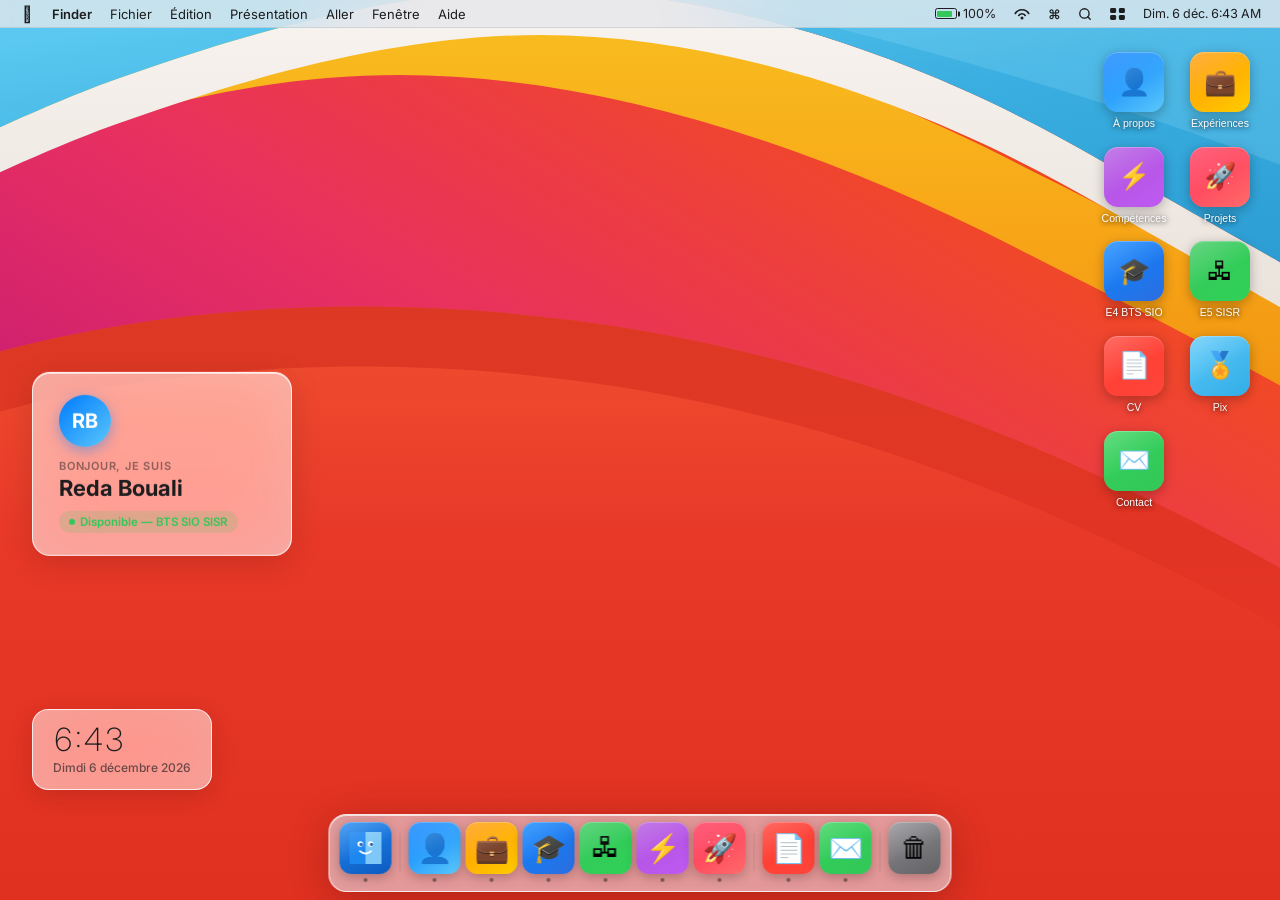
==== commit af127896: "Add files via upload" ====
--- a/index.html
+++ b/index.html
@@ -1,228 +1,1571 @@
 <!DOCTYPE html>
-<html lang="fr">
+<html lang="fr" data-theme="light" data-accent="indigo" data-size="md" data-font="sf">
 <head>
   <meta charset="UTF-8">
   <meta name="viewport" content="width=device-width, initial-scale=1.0">
-  <meta name="description" content="Portfolio BTS SIO SISR de Reda Bouali : administration systemes et reseaux, supervision, automatisation et cybersecurite.">
-  <title>Accueil | Reda Bouali - Portfolio BTS SIO SISR</title>
+  <meta name="description" content="Portfolio de Reda Bouali — BTS SIO SISR">
+  <title>Reda Bouali — Portfolio macOS</title>
   <script>
-    (function () {
-      var r = document.documentElement;
-      r.setAttribute("data-theme", localStorage.getItem("rb-theme") || "dark");
-      r.setAttribute("data-accent", localStorage.getItem("rb-accent") || "indigo");
-      r.setAttribute("data-font", localStorage.getItem("rb-font") || "inter");
-      r.setAttribute("data-size", localStorage.getItem("rb-size") || "medium");
-      r.classList.add("preload");
+    (function(){
+      var t=localStorage.getItem('theme')||'light',a=localStorage.getItem('accent')||'indigo',
+          s=localStorage.getItem('size')||'md',f=localStorage.getItem('font')||'sf',r=document.documentElement;
+      r.setAttribute('data-theme',t);r.setAttribute('data-accent',a);
+      r.setAttribute('data-size',s);r.setAttribute('data-font',f);
     })();
   </script>
   <link rel="preconnect" href="https://fonts.googleapis.com">
   <link rel="preconnect" href="https://fonts.gstatic.com" crossorigin>
-  <link href="https://fonts.googleapis.com/css2?family=Inter:wght@400;500;600;700;800&family=Manrope:wght@500;600;700;800&family=IBM+Plex+Sans:wght@400;500;600;700&family=JetBrains+Mono:wght@500;700&display=swap" rel="stylesheet">
-  <link rel="stylesheet" href="style.css">
+  <link href="https://fonts.googleapis.com/css2?family=Inter:wght@300;400;500;600;700&display=swap" rel="stylesheet">
+  <style>
+    /* ════════════════════════════════════════════════════
+       BASE
+    ════════════════════════════════════════════════════ */
+    *, *::before, *::after { box-sizing: border-box; margin: 0; padding: 0; }
+    html, body { height: 100%; overflow: hidden;
+      font-family: -apple-system, BlinkMacSystemFont, 'SF Pro Text', 'Inter', sans-serif;
+      -webkit-font-smoothing: antialiased; }
+    :root { --accent: #007AFF; }
+    [data-accent="indigo"] { --accent: #007AFF; }
+    [data-accent="cyan"]   { --accent: #06B6D4; }
+    [data-accent="amber"]  { --accent: #F59E0B; }
+
+    /* ════════════════════════════════════════════════════
+       WALLPAPER — SVG inline (Sonoma inspired)
+    ════════════════════════════════════════════════════ */
+    .wallpaper {
+      position: fixed; inset: 0; z-index: 0;
+      overflow: hidden;
+    }
+    .wallpaper svg {
+      width: 100%; height: 100%;
+      object-fit: cover;
+    }
+    /* Dark wallpaper overlay */
+    [data-theme="dark"] .wallpaper-dark-overlay {
+      position: absolute; inset: 0;
+      background: rgba(5, 8, 18, 0.72);
+      z-index: 1;
+    }
+    [data-theme="light"] .wallpaper-dark-overlay { display: none; }
+
+    /* ════════════════════════════════════════════════════
+       DESKTOP CONTAINER
+    ════════════════════════════════════════════════════ */
+    .macos-desktop {
+      position: fixed; inset: 0;
+      display: flex; flex-direction: column;
+      z-index: 1;
+    }
+
+    /* ════════════════════════════════════════════════════
+       MENU BAR — authentic macOS
+    ════════════════════════════════════════════════════ */
+    .menubar {
+      height: 28px; flex-shrink: 0;
+      display: flex; align-items: center; justify-content: space-between;
+      padding: 0 12px;
+      backdrop-filter: blur(20px) saturate(180%);
+      -webkit-backdrop-filter: blur(20px) saturate(180%);
+      position: relative; z-index: 200;
+    }
+    [data-theme="light"] .menubar {
+      background: rgba(230, 230, 235, 0.82);
+      border-bottom: 1px solid rgba(0,0,0,0.09);
+    }
+    [data-theme="dark"] .menubar {
+      background: rgba(30, 30, 32, 0.82);
+      border-bottom: 1px solid rgba(255,255,255,0.07);
+    }
+
+    .mb-l, .mb-r { display: flex; align-items: center; }
+    .mb-l { gap: 0; }
+    .mb-r { gap: 4px; }
+
+    .mb-item {
+      padding: 0 9px; height: 28px; display: flex; align-items: center;
+      font-size: 13px; cursor: default; border-radius: 4px;
+      transition: background 0.1s; white-space: nowrap; user-select: none;
+    }
+    .mb-item:hover { background: rgba(128,128,128,0.2); }
+    [data-theme="light"] .mb-item { color: #1d1d1f; }
+    [data-theme="dark"]  .mb-item { color: #f0f0f5; }
+    .mb-apple { font-size: 16px; padding: 0 10px; }
+    .mb-bold  { font-weight: 600; }
+
+    /* Right-side status items */
+    .mb-status {
+      display: flex; align-items: center; gap: 2px;
+      height: 28px; padding: 0 7px; border-radius: 4px;
+      font-size: 12.5px; cursor: default;
+      transition: background 0.1s; white-space: nowrap; user-select: none;
+    }
+    .mb-status:hover { background: rgba(128,128,128,0.2); }
+    [data-theme="light"] .mb-status { color: #1d1d1f; }
+    [data-theme="dark"]  .mb-status { color: #f0f0f5; }
+    .mb-status svg { vertical-align: middle; }
+
+    .mb-clock-full { font-size: 12.5px; font-variant-numeric: tabular-nums; }
+
+    /* Battery bar */
+    .battery-icon {
+      display: inline-flex; align-items: center; gap: 2px;
+    }
+    .battery-body {
+      width: 22px; height: 11px; border-radius: 2.5px;
+      border: 1.5px solid currentColor; position: relative;
+      display: flex; align-items: center; padding: 1.5px;
+    }
+    .battery-body::after {
+      content: ''; position: absolute; right: -4px; top: 50%;
+      transform: translateY(-50%);
+      width: 2px; height: 5px; background: currentColor; border-radius: 0 1px 1px 0;
+    }
+    .battery-fill {
+      height: 100%; background: #34C759; border-radius: 1px;
+      width: 90%;
+    }
+
+    /* ════════════════════════════════════════════════════
+       DESKTOP AREA
+    ════════════════════════════════════════════════════ */
+    .desktop {
+      flex: 1; position: relative;
+      display: flex; align-items: center; justify-content: center;
+      padding-bottom: 90px;
+      overflow: hidden;
+    }
+
+    /* ── Desktop icons (right side column, like macOS) ── */
+    .desktop-icons {
+      position: absolute;
+      top: 20px; right: 20px;
+      display: grid;
+      grid-template-columns: repeat(2, 80px);
+      gap: 8px 6px;
+      z-index: 10;
+    }
+
+    .dsk-icon {
+      display: flex; flex-direction: column; align-items: center;
+      gap: 5px; padding: 4px; border-radius: 8px;
+      background: none; border: none; cursor: pointer; text-decoration: none;
+      transition: background 0.12s;
+    }
+    .dsk-icon:hover { background: rgba(100,130,200,0.22); }
+    .dsk-icon:focus { outline: 2px solid rgba(100,150,255,0.6); outline-offset: 1px; }
+    .dsk-icon-img {
+      width: 60px; height: 60px; border-radius: 14px;
+      display: flex; align-items: center; justify-content: center;
+      font-size: 26px;
+      box-shadow: 0 3px 12px rgba(0,0,0,0.28), 0 1px 0 rgba(255,255,255,0.25) inset;
+      position: relative; overflow: hidden;
+      transition: transform .22s cubic-bezier(.34,1.56,.64,1);
+    }
+    .dsk-icon-img::after {
+      content: ''; position: absolute; inset: 0; border-radius: inherit;
+      background: linear-gradient(150deg, rgba(255,255,255,.26) 0%, transparent 55%);
+      pointer-events: none;
+    }
+    .dsk-icon:hover  .dsk-icon-img { transform: scale(1.08) translateY(-3px); }
+    .dsk-icon:active .dsk-icon-img { transform: scale(.9); transition-duration:.07s; }
+
+    .dsk-icon-label {
+      font-size: 10.5px; text-align: center; max-width: 72px;
+      word-break: break-word; line-height: 1.3;
+      text-shadow: 0 1px 4px rgba(0,0,0,.55), 0 0 8px rgba(0,0,0,.4);
+      color: #fff;
+    }
+
+    /* Stagger */
+    .dsk-icon:nth-child(1)  { animation: dskIn .4s cubic-bezier(.34,1.56,.64,1) .05s both; }
+    .dsk-icon:nth-child(2)  { animation: dskIn .4s cubic-bezier(.34,1.56,.64,1) .10s both; }
+    .dsk-icon:nth-child(3)  { animation: dskIn .4s cubic-bezier(.34,1.56,.64,1) .15s both; }
+    .dsk-icon:nth-child(4)  { animation: dskIn .4s cubic-bezier(.34,1.56,.64,1) .20s both; }
+    .dsk-icon:nth-child(5)  { animation: dskIn .4s cubic-bezier(.34,1.56,.64,1) .25s both; }
+    .dsk-icon:nth-child(6)  { animation: dskIn .4s cubic-bezier(.34,1.56,.64,1) .30s both; }
+    .dsk-icon:nth-child(7)  { animation: dskIn .4s cubic-bezier(.34,1.56,.64,1) .35s both; }
+    .dsk-icon:nth-child(8)  { animation: dskIn .4s cubic-bezier(.34,1.56,.64,1) .40s both; }
+    .dsk-icon:nth-child(9)  { animation: dskIn .4s cubic-bezier(.34,1.56,.64,1) .45s both; }
+    @keyframes dskIn {
+      from { opacity:0; transform:scale(.6) translateY(10px); }
+      to   { opacity:1; transform:scale(1) translateY(0); }
+    }
+
+    /* ── Profile / Hello widget (center-left) ─── */
+    .hello-widget {
+      position: absolute; left: 32px; top: 50%; transform: translateY(-50%);
+      z-index: 10;
+      animation: widgetIn .65s cubic-bezier(.34,1.56,.64,1) .1s both;
+    }
+    @keyframes widgetIn {
+      from { opacity:0; transform:translateY(-40%) scale(.9); }
+      to   { opacity:1; transform:translateY(-50%) scale(1); }
+    }
+    .hw-card {
+      backdrop-filter: blur(32px) saturate(200%);
+      -webkit-backdrop-filter: blur(32px) saturate(200%);
+      border-radius: 18px; padding: 22px 26px; min-width: 260px;
+    }
+    [data-theme="light"] .hw-card {
+      background: rgba(255,255,255,0.58);
+      border: 1px solid rgba(255,255,255,0.82);
+      box-shadow: 0 8px 32px rgba(0,0,0,0.14), 0 1px 0 rgba(255,255,255,.7) inset;
+    }
+    [data-theme="dark"] .hw-card {
+      background: rgba(28,28,30,0.62);
+      border: 1px solid rgba(255,255,255,0.09);
+      box-shadow: 0 8px 32px rgba(0,0,0,.55);
+    }
+    .hw-avatar {
+      width: 52px; height: 52px; border-radius: 50%; margin-bottom: 12px;
+      background: linear-gradient(135deg,#007AFF,#5AC8FA);
+      display: flex; align-items: center; justify-content: center;
+      font-size: 20px; font-weight: 700; color: #fff;
+      box-shadow: 0 4px 14px rgba(0,122,255,.4);
+    }
+    .hw-label { font-size: 11px; font-weight: 600; opacity: .5;
+      text-transform: uppercase; letter-spacing: .07em; margin-bottom: 3px; }
+    .hw-name  { font-size: 22px; font-weight: 700; margin-bottom: 8px; line-height:1.15; }
+    .hw-badge {
+      display: inline-flex; align-items: center; gap: 5px;
+      font-size: 11.5px; font-weight: 600; padding: 4px 10px;
+      border-radius: 20px; background: rgba(52,199,89,.15); color: #34C759;
+    }
+    .hw-dot { width:6px;height:6px;border-radius:50%;background:#34C759; }
+    [data-theme="light"] .hw-label,
+    [data-theme="light"] .hw-name  { color: #1d1d1f; }
+    [data-theme="dark"]  .hw-label,
+    [data-theme="dark"]  .hw-name  { color: #f5f5f7; }
+
+    /* ── Clock widget ─── */
+    .clock-widget {
+      position: absolute; left: 32px; bottom: 110px; z-index: 10;
+      backdrop-filter: blur(32px) saturate(180%);
+      -webkit-backdrop-filter: blur(32px) saturate(180%);
+      border-radius: 16px; padding: 14px 20px; min-width: 180px;
+      animation: widgetIn2 .6s cubic-bezier(.34,1.56,.64,1) .3s both;
+    }
+    @keyframes widgetIn2 {
+      from { opacity:0; transform:translateY(12px) scale(.9); }
+      to   { opacity:1; transform:translateY(0) scale(1); }
+    }
+    [data-theme="light"] .clock-widget {
+      background: rgba(255,255,255,.55); border: 1px solid rgba(255,255,255,.8);
+      box-shadow: 0 6px 24px rgba(0,0,0,.12);
+    }
+    [data-theme="dark"] .clock-widget {
+      background: rgba(28,28,30,.6); border: 1px solid rgba(255,255,255,.08);
+      box-shadow: 0 6px 24px rgba(0,0,0,.5);
+    }
+    .cw-time { font-size: 32px; font-weight: 200; font-variant-numeric: tabular-nums; line-height: 1; margin-bottom: 4px; }
+    .cw-date { font-size: 12px; font-weight: 500; opacity: .65; }
+    [data-theme="light"] .cw-time,
+    [data-theme="light"] .cw-date { color: #1d1d1f; }
+    [data-theme="dark"]  .cw-time,
+    [data-theme="dark"]  .cw-date { color: #f5f5f7; }
+
+    /* ════════════════════════════════════════════════════
+       SPOTLIGHT SEARCH
+    ════════════════════════════════════════════════════ */
+    .spotlight-overlay {
+      position: fixed; inset: 0; z-index: 600;
+      background: rgba(0,0,0,0.35);
+      backdrop-filter: blur(4px);
+      display: flex; align-items: flex-start; justify-content: center;
+      padding-top: 120px;
+      opacity: 0; pointer-events: none;
+      transition: opacity .2s;
+    }
+    .spotlight-overlay.open { opacity: 1; pointer-events: all; }
+
+    .spotlight-box {
+      width: min(640px, 90vw);
+      backdrop-filter: blur(40px) saturate(200%);
+      -webkit-backdrop-filter: blur(40px) saturate(200%);
+      border-radius: 14px; overflow: hidden;
+      transform: scale(.94) translateY(-10px);
+      transition: transform .22s cubic-bezier(.34,1.56,.64,1);
+      box-shadow: 0 30px 80px rgba(0,0,0,.45);
+    }
+    [data-theme="light"] .spotlight-box {
+      background: rgba(230,230,235,.88);
+      border: 1px solid rgba(255,255,255,.75);
+    }
+    [data-theme="dark"] .spotlight-box {
+      background: rgba(38,38,42,.92);
+      border: 1px solid rgba(255,255,255,.1);
+    }
+    .spotlight-overlay.open .spotlight-box { transform: scale(1) translateY(0); }
+
+    .spotlight-input-row {
+      display: flex; align-items: center; padding: 14px 18px; gap: 10px;
+    }
+    .spotlight-icon { font-size: 18px; opacity: .7; flex-shrink: 0; }
+    .spotlight-input {
+      flex: 1; background: none; border: none; outline: none;
+      font-size: 20px; font-weight: 300;
+    }
+    [data-theme="light"] .spotlight-input { color: #1d1d1f; }
+    [data-theme="dark"]  .spotlight-input { color: #f5f5f7; }
+    .spotlight-input::placeholder { opacity: .45; }
+
+    .spotlight-sep {
+      height: 1px; margin: 0 18px;
+      background: rgba(128,128,128,.2);
+    }
+
+    .spotlight-results { padding: 10px 0; max-height: 320px; overflow-y: auto; }
+    .spotlight-result {
+      display: flex; align-items: center; gap: 12px;
+      padding: 8px 18px; cursor: pointer;
+      transition: background .1s; border-radius: 0;
+    }
+    .spotlight-result:hover,
+    .spotlight-result.active {
+      background: var(--accent);
+    }
+    .spotlight-result:hover .sr-title,
+    .spotlight-result.active .sr-title { color: #fff; }
+    .spotlight-result:hover .sr-sub,
+    .spotlight-result.active .sr-sub   { color: rgba(255,255,255,.75); }
+
+    .sr-icon {
+      width: 36px; height: 36px; border-radius: 9px; flex-shrink: 0;
+      display: flex; align-items: center; justify-content: center; font-size: 18px;
+      box-shadow: 0 2px 6px rgba(0,0,0,.2);
+    }
+    .sr-title { font-size: 14px; font-weight: 600; }
+    .sr-sub   { font-size: 11.5px; opacity: .6; margin-top: 1px; }
+    [data-theme="light"] .sr-title { color: #1d1d1f; }
+    [data-theme="dark"]  .sr-title { color: #f0f0f5; }
+    [data-theme="light"] .sr-sub   { color: #1d1d1f; }
+    [data-theme="dark"]  .sr-sub   { color: #f0f0f5; }
+
+    .spotlight-footer {
+      padding: 8px 18px;
+      display: flex; align-items: center; justify-content: flex-end; gap: 6px;
+      border-top: 1px solid rgba(128,128,128,.15);
+    }
+    .sf-hint { font-size: 11px; opacity: .5; }
+    .sf-key {
+      font-size: 10.5px; font-weight: 600; padding: 2px 5px; border-radius: 4px;
+      background: rgba(128,128,128,.18); font-family: monospace;
+    }
+    [data-theme="light"] .sf-hint, [data-theme="light"] .sf-key { color: #1d1d1f; }
+    [data-theme="dark"]  .sf-hint, [data-theme="dark"]  .sf-key { color: #f0f0f5; }
+
+    /* ════════════════════════════════════════════════════
+       CONTROL CENTER DROPDOWN
+    ════════════════════════════════════════════════════ */
+    .cc-panel {
+      position: fixed; top: 34px; right: 10px; width: 300px; z-index: 400;
+      backdrop-filter: blur(40px) saturate(200%);
+      -webkit-backdrop-filter: blur(40px) saturate(200%);
+      border-radius: 14px; padding: 14px;
+      transform: scale(.9) translateY(-8px); opacity: 0; pointer-events: none;
+      transition: transform .22s cubic-bezier(.34,1.56,.64,1), opacity .18s;
+    }
+    [data-theme="light"] .cc-panel {
+      background: rgba(230,230,235,.88); border: 1px solid rgba(255,255,255,.75);
+      box-shadow: 0 20px 60px rgba(0,0,0,.22);
+    }
+    [data-theme="dark"] .cc-panel {
+      background: rgba(38,38,42,.92); border: 1px solid rgba(255,255,255,.09);
+      box-shadow: 0 20px 60px rgba(0,0,0,.55);
+    }
+    .cc-panel.open { transform: scale(1) translateY(0); opacity:1; pointer-events:all; }
+
+    .cc-grid { display: grid; grid-template-columns: 1fr 1fr; gap: 10px; margin-bottom: 10px; }
+    .cc-tile {
+      border-radius: 11px; padding: 12px 14px; cursor: pointer;
+      transition: filter .15s;
+    }
+    [data-theme="light"] .cc-tile { background: rgba(255,255,255,.65); }
+    [data-theme="dark"]  .cc-tile { background: rgba(60,60,65,.65); }
+    .cc-tile:hover { filter: brightness(.92); }
+    .cc-tile-icon { font-size: 18px; margin-bottom: 6px; }
+    .cc-tile-label { font-size: 11.5px; font-weight: 600; opacity: .8; }
+    [data-theme="light"] .cc-tile-label { color: #1d1d1f; }
+    [data-theme="dark"]  .cc-tile-label { color: #f0f0f5; }
+    .cc-tile-val { font-size: 11px; opacity: .55; margin-top: 2px; }
+    [data-theme="light"] .cc-tile-val { color: #1d1d1f; }
+    [data-theme="dark"]  .cc-tile-val { color: #f0f0f5; }
+    .cc-tile.on .cc-tile-icon { color: var(--accent); }
+
+    .cc-slider-row { margin-bottom: 8px; }
+    .cc-slider-label { font-size: 11px; font-weight: 600; opacity:.6; margin-bottom:4px; display:flex; align-items:center; gap:6px; }
+    [data-theme="light"] .cc-slider-label { color: #1d1d1f; }
+    [data-theme="dark"]  .cc-slider-label { color: #f0f0f5; }
+    .cc-slider { width: 100%; height: 5px; border-radius: 3px; appearance: none; -webkit-appearance: none; cursor: pointer; background: rgba(128,128,128,.3); outline: none; }
+    .cc-slider::-webkit-slider-thumb { appearance:none;-webkit-appearance:none;width:16px;height:16px;border-radius:50%;background:#fff;box-shadow:0 1px 4px rgba(0,0,0,.35); }
+
+    /* Settings (accent/size/font) embed in CC panel */
+    .cc-section-title { font-size:10.5px;font-weight:700;text-transform:uppercase;letter-spacing:.06em;opacity:.4;margin:10px 0 6px; }
+    [data-theme="light"] .cc-section-title { color:#1d1d1f; }
+    [data-theme="dark"]  .cc-section-title { color:#f0f0f5; }
+    .cc-row { display:flex;gap:7px;flex-wrap:wrap;margin-bottom:8px; }
+
+    .adot { width:22px;height:22px;border-radius:50%;border:2.5px solid transparent;cursor:pointer;transition:transform .18s cubic-bezier(.34,1.56,.64,1); }
+    .adot:hover { transform:scale(1.22); }
+    .adot.indigo { background:#007AFF; }
+    .adot.cyan   { background:#06B6D4; }
+    .adot.amber  { background:#F59E0B; }
+    [data-accent="indigo"] .adot.indigo,
+    [data-accent="cyan"]   .adot.cyan,
+    [data-accent="amber"]  .adot.amber { border-color: rgba(0,0,0,.4); transform:scale(1.1); }
+
+    .sbtn,.fbtn {
+      background:rgba(128,128,128,.14);border:1px solid rgba(128,128,128,.18);
+      border-radius:7px;padding:3px 9px;font-size:11.5px;font-weight:500;cursor:pointer;
+      transition:background .14s;
+    }
+    [data-theme="light"] .sbtn,[data-theme="light"] .fbtn { color:#1d1d1f; }
+    [data-theme="dark"]  .sbtn,[data-theme="dark"]  .fbtn { color:#f0f0f5; }
+    .sbtn:hover,.fbtn:hover { background:rgba(128,128,128,.25); }
+    .sbtn.active,.fbtn.active { background:var(--accent);border-color:transparent;color:#fff; }
+
+    /* ════════════════════════════════════════════════════
+       RIGHT-CLICK CONTEXT MENU
+    ════════════════════════════════════════════════════ */
+    .ctx-menu {
+      position: fixed; z-index: 800; min-width: 220px;
+      border-radius: 10px; padding: 4px 0; overflow: hidden;
+      backdrop-filter: blur(40px) saturate(200%);
+      -webkit-backdrop-filter: blur(40px) saturate(200%);
+      opacity: 0; pointer-events: none; transform: scale(.92);
+      transition: opacity .14s, transform .16s cubic-bezier(.34,1.56,.64,1);
+      box-shadow: 0 10px 40px rgba(0,0,0,.35), 0 0 0 .5px rgba(0,0,0,.15);
+    }
+    [data-theme="light"] .ctx-menu { background: rgba(240,240,245,.92); }
+    [data-theme="dark"]  .ctx-menu { background: rgba(44,44,48,.94); }
+    .ctx-menu.open { opacity:1; pointer-events:all; transform:scale(1); }
+
+    .ctx-item {
+      display: flex; align-items: center; gap: 10px;
+      padding: 6px 14px; font-size: 13px; cursor: default;
+      transition: background .08s;
+    }
+    [data-theme="light"] .ctx-item { color: #1d1d1f; }
+    [data-theme="dark"]  .ctx-item { color: #f0f0f5; }
+    .ctx-item:hover { background: var(--accent); color: #fff; }
+    .ctx-item.disabled { opacity: .4; pointer-events: none; }
+    .ctx-sep { height: 1px; margin: 3px 0; background: rgba(128,128,128,.2); }
+    .ctx-icon { font-size: 14px; width: 18px; text-align: center; }
+    .ctx-shortcut { margin-left: auto; font-size: 11px; opacity: .5; }
+
+    /* ════════════════════════════════════════════════════
+       DOCK
+    ════════════════════════════════════════════════════ */
+    .dock {
+      position: fixed; bottom: 8px; left: 50%; transform: translateX(-50%);
+      z-index: 200;
+      display: flex; align-items: flex-end; gap: 5px;
+      padding: 7px 10px 9px;
+      border-radius: 18px;
+      backdrop-filter: blur(40px) saturate(200%);
+      -webkit-backdrop-filter: blur(40px) saturate(200%);
+      animation: dockIn .6s cubic-bezier(.34,1.56,.64,1) .15s both;
+    }
+    [data-theme="light"] .dock {
+      background: rgba(220,220,228,0.65);
+      border: 1px solid rgba(255,255,255,.8);
+      box-shadow: 0 8px 40px rgba(0,0,0,.22), 0 1px 0 rgba(255,255,255,.7) inset,
+                  0 0 0 .5px rgba(0,0,0,.06);
+    }
+    [data-theme="dark"] .dock {
+      background: rgba(40,40,44,.65);
+      border: 1px solid rgba(255,255,255,.1);
+      box-shadow: 0 8px 40px rgba(0,0,0,.55), 0 0 0 .5px rgba(255,255,255,.05);
+    }
+    @keyframes dockIn {
+      from { opacity:0; transform:translateX(-50%) translateY(32px); }
+      to   { opacity:1; transform:translateX(-50%) translateY(0); }
+    }
+
+    .dk-sep { width:1px; height:38px; align-self:center; margin:0 3px; background:rgba(128,128,128,.3); }
+
+    .dk-btn {
+      display: flex; flex-direction: column; align-items: center;
+      background: none; border: none; cursor: pointer; text-decoration: none;
+      position: relative; flex-shrink: 0;
+    }
+    .dk-icon {
+      width: 52px; height: 52px; border-radius: 12px;
+      display: flex; align-items: center; justify-content: center;
+      font-size: 28px;
+      box-shadow: 0 3px 12px rgba(0,0,0,.25), 0 1px 0 rgba(255,255,255,.25) inset;
+      transition: transform .25s cubic-bezier(.34,1.56,.64,1);
+      position: relative; overflow: hidden;
+    }
+    .dk-icon::after {
+      content:''; position:absolute; inset:0; border-radius:inherit;
+      background:linear-gradient(155deg,rgba(255,255,255,.24) 0%,transparent 55%);
+      pointer-events:none;
+    }
+    /* Finder icon: special blue folder */
+    .dk-finder { background: linear-gradient(155deg, #1D87F0, #0E5BBF); }
+    .dk-trash   { background: linear-gradient(155deg, #8E8E93, #636366); }
+
+    .dk-btn:hover .dk-icon { transform: translateY(-14px) scale(1.15); }
+    .dk-btn:active .dk-icon { transform: translateY(-4px) scale(.9); transition-duration:.07s; }
+
+    .dk-tip {
+      position: absolute; bottom: calc(100% + 12px); left: 50%;
+      transform: translateX(-50%) scale(.85);
+      background: rgba(30,30,32,.92); color: #fff;
+      font-size: 11px; font-weight: 600; padding: 4px 8px; border-radius: 6px;
+      white-space: nowrap; opacity: 0; pointer-events: none;
+      transition: opacity .13s, transform .17s cubic-bezier(.34,1.56,.64,1);
+    }
+    .dk-tip::after {
+      content:''; position:absolute; top:100%; left:50%; transform:translateX(-50%);
+      border:5px solid transparent; border-top-color:rgba(30,30,32,.92);
+    }
+    .dk-btn:hover .dk-tip { opacity:1; transform:translateX(-50%) scale(1); }
+
+    .dk-dot { width:4px;height:4px;border-radius:50%;background:rgba(255,255,255,.6);margin-top:4px; }
+    [data-theme="light"] .dk-dot { background: rgba(0,0,0,.4); }
+
+    /* ════════════════════════════════════════════════════
+       macOS WINDOW
+    ════════════════════════════════════════════════════ */
+    .mac-window {
+      position: fixed;
+      top: 44px; left: 50%; transform: translateX(-50%) scale(.92);
+      width: min(92vw, 1120px);
+      height: calc(100vh - 64px - 14px);
+      z-index: 500;
+      border-radius: 12px;
+      display: flex; flex-direction: column;
+      overflow: hidden;
+      box-shadow:
+        0 0 0 .5px rgba(0,0,0,.25),
+        0 40px 100px rgba(0,0,0,.4),
+        0 12px 32px rgba(0,0,0,.2);
+      opacity: 0; pointer-events: none;
+      transition: opacity .28s ease, transform .3s cubic-bezier(.34,1.15,.64,1);
+      will-change: transform, opacity;
+    }
+    [data-theme="dark"] .mac-window {
+      box-shadow: 0 0 0 .5px rgba(255,255,255,.1), 0 40px 100px rgba(0,0,0,.75), 0 12px 32px rgba(0,0,0,.4);
+    }
+    .mac-window.open {
+      opacity:1; pointer-events:all; transform:translateX(-50%) scale(1);
+    }
+    .mac-window.minimizing {
+      opacity:0; transform:translateX(-50%) scale(.05) translateY(70vh);
+      transition: opacity .3s ease, transform .35s cubic-bezier(.55,.05,.67,.19);
+    }
+    .mac-window.maximized {
+      top:28px; left:0; transform:none !important;
+      width:100vw; height:calc(100vh - 28px); border-radius:0;
+    }
+
+    /* Window titlebar */
+    .win-tb {
+      height: 40px; flex-shrink: 0;
+      display: flex; align-items: center;
+      padding: 0 14px; position: relative;
+      cursor: default;
+    }
+    [data-theme="light"] .win-tb {
+      background: rgba(236,236,240,.95);
+      border-bottom: 1px solid rgba(0,0,0,.1);
+    }
+    [data-theme="dark"] .win-tb {
+      background: rgba(46,46,48,.98);
+      border-bottom: 1px solid rgba(0,0,0,.5);
+    }
+
+    /* Traffic lights */
+    .tl-grp { display:flex; gap:8px; align-items:center; z-index:2; }
+    .tl {
+      width:13px;height:13px;border-radius:50%;
+      border:none;cursor:pointer;
+      position:relative;transition:filter .1s;
+    }
+    .tl:hover { filter: brightness(.82); }
+    .tl:active { transform:scale(.88); }
+    .tl.red   { background:#FF5F57; box-shadow:0 0 0 .5px rgba(0,0,0,.12); }
+    .tl.yel   { background:#FEBC2E; box-shadow:0 0 0 .5px rgba(0,0,0,.12); }
+    .tl.grn   { background:#28C840; box-shadow:0 0 0 .5px rgba(0,0,0,.12); }
+    .tl-grp:hover .tl::before { position:absolute;font-size:8px;font-weight:800;top:50%;left:50%;transform:translate(-50%,-50%);color:rgba(0,0,0,.6); }
+    .tl-grp:hover .tl.red::before { content:'✕'; }
+    .tl-grp:hover .tl.yel::before { content:'−'; font-size:10px; }
+    .tl-grp:hover .tl.grn::before { content:'+'; font-size:9px; }
+
+    .win-title-center {
+      position:absolute; left:50%; transform:translateX(-50%);
+      display:flex; align-items:center; gap:7px; max-width:40%;
+    }
+    .win-fav { font-size:15px; }
+    .win-ttl { font-size:13px; font-weight:600; overflow:hidden; text-overflow:ellipsis; white-space:nowrap; }
+    [data-theme="light"] .win-ttl { color:#3a3a3c; }
+    [data-theme="dark"]  .win-ttl { color:#e8e8ed; }
+
+    .win-nav { margin-left:auto; display:flex; gap:3px; z-index:2; }
+    .win-nav-btn {
+      background:none;border:none;cursor:pointer;
+      width:28px;height:26px;border-radius:6px;
+      display:flex;align-items:center;justify-content:center;
+      font-size:17px;font-weight:300;line-height:1;
+      transition:background .1s;
+    }
+    [data-theme="light"] .win-nav-btn { color:#3a3a3c; }
+    [data-theme="dark"]  .win-nav-btn { color:#e8e8ed; }
+    .win-nav-btn:hover { background:rgba(128,128,128,.18); }
+    .win-nav-btn:disabled { opacity:.28; cursor:default; }
+
+    .win-body { flex:1; position:relative; overflow:hidden; }
+    [data-theme="light"] .win-body { background:#f2f2f7; }
+    [data-theme="dark"]  .win-body { background:#1c1c1e; }
+
+    .win-iframe { width:100%;height:100%;border:none;display:block; }
+
+    .win-loader {
+      position:absolute;inset:0;
+      display:flex;align-items:center;justify-content:center;
+      opacity:0;pointer-events:none;transition:opacity .18s;
+    }
+    [data-theme="light"] .win-loader { background:rgba(242,242,247,.75); }
+    [data-theme="dark"]  .win-loader { background:rgba(28,28,30,.75); }
+    .win-loader.show { opacity:1; }
+    .spinner {
+      width:30px;height:30px;border-radius:50%;
+      border:2.5px solid rgba(128,128,128,.22);
+      border-top-color:var(--accent);
+      animation:spin .7s linear infinite;
+    }
+    @keyframes spin { to { transform:rotate(360deg); } }
+
+    /* ════════════════════════════════════════════════════
+       NOTIFICATION BADGE on dock icons
+    ════════════════════════════════════════════════════ */
+    .dk-badge {
+      position:absolute;top:-3px;right:-3px;
+      background:#FF3B30;color:#fff;
+      font-size:9px;font-weight:700;
+      width:15px;height:15px;border-radius:50%;
+      display:flex;align-items:center;justify-content:center;
+      border:1.5px solid rgba(0,0,0,.1);
+      pointer-events:none;
+    }
+
+    /* ════════════════════════════════════════════════════
+       RESPONSIVE
+    ════════════════════════════════════════════════════ */
+    @media (max-width: 768px) {
+      .hello-widget { left:16px; }
+      .hw-card { padding:16px 18px; }
+      .desktop-icons { right:10px; top:14px; grid-template-columns:repeat(2,68px); gap:6px; }
+      .dsk-icon-img { width:52px;height:52px;border-radius:12px;font-size:22px; }
+      .clock-widget { display:none; }
+      .mb-item.mb-hide-sm { display:none; }
+    }
+    @media (max-width: 540px) {
+      .desktop-icons { grid-template-columns:repeat(2,60px); }
+      .dsk-icon-img { width:46px;height:46px;font-size:20px; }
+      .dsk-icon-label { font-size:9.5px; }
+      .dock { gap:3px; padding:5px 8px 7px; }
+      .dk-icon { width:44px;height:44px;font-size:24px;border-radius:10px; }
+    }
+  </style>
 </head>
 <body>
-  <a href="#main-content" class="skip-link">Aller au contenu</a>
-
-  <header class="site-header">
-    <nav class="navbar" id="navbar" aria-label="Navigation principale">
-      <div class="nav-shell">
-        <a href="index.html" class="brand" aria-label="Accueil">
-          <span class="brand-mark">RB</span>
-          <span class="brand-text">
-            <strong>Reda Bouali</strong>
-            <span>BTS SIO SISR</span>
-          </span>
-        </a>
-        <button class="nav-toggle" id="navToggle" type="button" aria-expanded="false" aria-controls="navMenu" aria-label="Ouvrir le menu">
-          <span></span><span></span><span></span>
-        </button>
-        <div class="nav-panel" id="navPanel">
-          <ul class="nav-menu" id="navMenu">
-            <li><a href="index.html" class="nav-link" data-page="index">Accueil</a></li>
-            <li><a href="about.html" class="nav-link" data-page="about">A propos</a></li>
-            <li><a href="experiences.html" class="nav-link" data-page="experiences">Experiences</a></li>
-            <li><a href="skills.html" class="nav-link" data-page="skills">Competences</a></li>
-            <li><a href="projects.html" class="nav-link" data-page="projects">Projets</a></li>
-            <li><a href="bts-competences.html" class="nav-link" data-page="bts-competences">BTS SIO</a></li>
-            <li><a href="cv.html" class="nav-link" data-page="cv">CV</a></li>
-            <li><a href="pix.html" class="nav-link" data-page="pix">Pix</a></li>
-            <li><a href="contact.html" class="nav-link" data-page="contact">Contact</a></li>
-          </ul>
-          <div class="nav-actions">
-            <button class="icon-button quick-theme-toggle" id="quickThemeToggle" type="button" aria-label="Basculer le theme clair ou sombre" title="Mode clair / sombre">
-              <span class="theme-icon" aria-hidden="true">&#9684;</span>
-            </button>
-            <button class="icon-button" id="settingsTrigger" type="button" aria-label="Personnalisation" aria-expanded="false" title="Personnalisation">
-              <span aria-hidden="true">&#9881;</span>
-            </button>
-          </div>
-        </div>
-      </div>
-    </nav>
-  </header>
-
-  <main id="main-content">
-    <section class="hero page-hero">
-      <div class="hero-backdrop" aria-hidden="true">
-        <div class="hero-grid"></div>
-        <div class="hero-glow glow-a"></div>
-        <div class="hero-glow glow-b"></div>
-        <div class="hero-glow glow-c"></div>
-      </div>
-
-      <div class="container hero-layout">
-        <div class="hero-copy reveal">
-          <p class="eyebrow">Portfolio BTS SIO <span class="eyebrow-dot"></span> Option SISR</p>
-          <h1>Reda Bouali</h1>
-          <p class="hero-lead">
-            Technicien systemes et reseaux en formation, specialise en supervision, infrastructure et automatisation.
-          </p>
-          <p class="hero-text">
-            Etudiant en BTS SIO option SISR, je presente ici mes experiences professionnelles, mes competences techniques, mes acquis BTS SIO et mon projet professionnel. Ce portfolio est concu pour un jury, un professeur ou un recruteur.
-          </p>
-          <div class="hero-actions">
-            <a href="about.html" class="btn btn-primary">Decouvrir mon parcours</a>
-            <a href="experiences.html" class="btn btn-secondary">Voir mes experiences</a>
-            <a href="docs/CV REDA BOUALI.pdf" class="btn btn-ghost" download>Telecharger le CV</a>
-          </div>
-          <div class="hero-metrics">
-            <article class="metric-card">
-              <strong>2 stages</strong>
-              <span>au Cinema Imagix (Belgique)</span>
-            </article>
-            <article class="metric-card">
-              <strong>Pix</strong>
-              <span>Certification obtenue le 6 mars 2026</span>
-            </article>
-            <article class="metric-card">
-              <strong>BTS SIO</strong>
-              <span>Option SISR en cours</span>
-            </article>
-          </div>
-        </div>
-
-        <aside class="hero-panel reveal reveal-delay-1" aria-label="Technologies principales">
-          <div class="hero-panel-card">
-            <p class="panel-label">Technologies principales</p>
-            <div class="tool-cluster">
-              <span class="tool-pill highlight">Zabbix</span>
-              <span class="tool-pill highlight">n8n</span>
-              <span class="tool-pill highlight">Power BI</span>
-              <span class="tool-pill">ClickUp</span>
-              <span class="tool-pill highlight">OPNsense</span>
-              <span class="tool-pill highlight">GLPI</span>
-              <span class="tool-pill">Active Directory</span>
-              <span class="tool-pill">OpenLDAP</span>
-              <span class="tool-pill">GitHub Pages</span>
-            </div>
-          </div>
-          <div class="hero-panel-card">
-            <p class="panel-label">Acces rapides</p>
-            <div class="quick-links-grid">
-              <a class="mini-card mini-link-card" href="about.html">
-                <span class="mini-index">01</span>
-                <h3>A propos</h3>
-              </a>
-              <a class="mini-card mini-link-card" href="skills.html">
-                <span class="mini-index">02</span>
-                <h3>Competences</h3>
-              </a>
-              <a class="mini-card mini-link-card" href="projects.html">
-                <span class="mini-index">03</span>
-                <h3>Projets</h3>
-              </a>
-              <a class="mini-card mini-link-card" href="bts-competences.html">
-                <span class="mini-index">04</span>
-                <h3>BTS SIO</h3>
-              </a>
-            </div>
-          </div>
-        </aside>
-      </div>
-    </section>
-  </main>
-
-  <footer class="footer">
-    <div class="container footer-layout">
-      <div>
-        <p class="panel-label">Portfolio</p>
-        <h3>Reda Bouali</h3>
-        <p>BTS SIO - Option SISR</p>
-        <p>Technicien systemes et reseaux en formation</p>
-      </div>
-      <div>
-        <p class="panel-label">Navigation</p>
-        <ul class="footer-links-list">
-          <li><a href="about.html">A propos</a></li>
-          <li><a href="experiences.html">Experiences</a></li>
-          <li><a href="skills.html">Competences</a></li>
-          <li><a href="projects.html">Projets</a></li>
-          <li><a href="bts-competences.html">Competences BTS</a></li>
-        </ul>
-      </div>
-      <div>
-        <p class="panel-label">Liens</p>
-        <ul class="footer-links-list">
-          <li><a href="cv.html">CV</a></li>
-          <li><a href="pix.html">Certification Pix</a></li>
-          <li><a href="https://github.com/redahfir" target="_blank" rel="noopener noreferrer">GitHub</a></li>
-          <li><a href="mailto:reda.bouali59@gmail.com">reda.bouali59@gmail.com</a></li>
-        </ul>
+
+<!-- ════════════════════ WALLPAPER SVG ════════════════════ -->
+<div class="wallpaper" aria-hidden="true">
+  <!-- LIGHT: macOS Big Sur colorful waves -->
+  <svg id="wallpaper-light" viewBox="0 0 1440 900" xmlns="http://www.w3.org/2000/svg"
+       preserveAspectRatio="xMidYMid slice"
+       style="width:100%;height:100%;position:absolute;inset:0;transition:opacity .6s;">
+    <defs>
+      <!-- Purple/pink/magenta base gradient (bottom-left) -->
+      <linearGradient id="lBase" x1="0" y1="1" x2="1" y2="0" gradientUnits="objectBoundingBox">
+        <stop offset="0%"   stop-color="#7B28C8"/>
+        <stop offset="22%"  stop-color="#C41878"/>
+        <stop offset="50%"  stop-color="#E83060"/>
+        <stop offset="75%"  stop-color="#F04828"/>
+        <stop offset="100%" stop-color="#E84018"/>
+      </linearGradient>
+      <!-- Red/coral band gradient -->
+      <linearGradient id="lRed" x1="0" y1="0" x2="0" y2="1">
+        <stop offset="0%"   stop-color="#F05030"/>
+        <stop offset="40%"  stop-color="#E83828"/>
+        <stop offset="100%" stop-color="#E03020"/>
+      </linearGradient>
+      <!-- Red band inner shadow -->
+      <linearGradient id="lRedShadow" x1="0" y1="0" x2="0" y2="1">
+        <stop offset="0%"   stop-color="#C82018" stop-opacity="0.5"/>
+        <stop offset="100%" stop-color="#C82018" stop-opacity="0"/>
+      </linearGradient>
+      <!-- Orange/amber band -->
+      <linearGradient id="lOrange" x1="0" y1="0" x2="0" y2="1">
+        <stop offset="0%"   stop-color="#F8C020"/>
+        <stop offset="50%"  stop-color="#F8A818"/>
+        <stop offset="100%" stop-color="#F09010"/>
+      </linearGradient>
+      <!-- White/cream band -->
+      <linearGradient id="lWhite" x1="0" y1="0" x2="0" y2="1">
+        <stop offset="0%"   stop-color="#F8F4F0"/>
+        <stop offset="100%" stop-color="#E8E0D8"/>
+      </linearGradient>
+      <!-- Blue sky gradient (top-right) -->
+      <linearGradient id="lBlue" x1="0.3" y1="0" x2="1" y2="1" gradientUnits="objectBoundingBox">
+        <stop offset="0%"   stop-color="#5AC8F0"/>
+        <stop offset="40%"  stop-color="#3AAEE0"/>
+        <stop offset="100%" stop-color="#2898D0"/>
+      </linearGradient>
+      <!-- Pink overflow at bottom-left -->
+      <radialGradient id="lPink" cx="0%" cy="100%" r="65%" gradientUnits="objectBoundingBox">
+        <stop offset="0%"   stop-color="#E020A0" stop-opacity="0.7"/>
+        <stop offset="60%"  stop-color="#C01888" stop-opacity="0.35"/>
+        <stop offset="100%" stop-color="#A01070" stop-opacity="0"/>
+      </radialGradient>
+    </defs>
+
+    <!-- Base fill: purple → pink → red gradient -->
+    <rect width="1440" height="900" fill="url(#lBase)"/>
+
+    <!-- Pink bloom bottom-left -->
+    <rect width="1440" height="900" fill="url(#lPink)"/>
+
+    <!-- Large red/coral diagonal band (dominant center element) -->
+    <!-- Bottom edge of red band -->
+    <path d="
+      M -10,380
+      C 180,310  420,290  650,320
+      C 850,345  1050,410  1250,510
+      C 1360,565  1440,610  1450,640
+      L 1450,900  L -10,900  Z
+    " fill="url(#lRed)"/>
+
+    <!-- Top edge of red band (inner shadow) -->
+    <path d="
+      M -10,380
+      C 180,310  420,290  650,320
+      C 850,345  1050,410  1250,510
+      C 1360,565  1440,610  1450,640
+      L 1450,700  C 1440,670  1360,625  1250,570
+      C 1050,470  850,405  650,380
+      C 420,350  180,370  -10,440  Z
+    " fill="url(#lRedShadow)"/>
+
+    <!-- Orange/amber strip -->
+    <path d="
+      M 480,-10
+      C 680,-10  900,60   1120,175
+      C 1280,255  1400,320  1450,355
+      L 1450,440
+      C 1400,405  1280,340  1120,260
+      C 900,145   680,75   480,75
+      C 320,75   160,120  -10,195
+      L -10,115
+      C 160,40   320,-5   480,-10  Z
+    " fill="url(#lOrange)"/>
+
+    <!-- White/cream strip -->
+    <path d="
+      M 620,-10
+      C 800,-10  1000,55   1180,160
+      C 1320,240  1420,295  1450,315
+      L 1450,360
+      C 1420,340  1320,285  1180,205
+      C 1000,100  800,35   620,35
+      C 480,35   330,75   180,130
+      C 90,165   20,200  -10,220
+      L -10,175
+      C 20,155   90,120  180,85
+      C 330,30   480,-10  620,-10  Z
+    " fill="url(#lWhite)"/>
+
+    <!-- Blue sky (top-right) -->
+    <path d="
+      M -10,0  L 1450,0  L 1450,315
+      C 1420,295  1320,240  1180,160
+      C 1000,55   800,-10  620,-10
+      C 480,-10  330,30   180,85
+      C 90,120   20,155  -10,175  Z
+    " fill="url(#lBlue)"/>
+
+    <!-- Subtle inner glow on blue -->
+    <path d="
+      M 800,0  L 1450,0  L 1450,200
+      C 1350,160  1150,80   800,0  Z
+    " fill="#A8E8FF" opacity="0.18"/>
+  </svg>
+
+  <!-- DARK: macOS Big Sur dark — deep blue/purple/crimson glow -->
+  <svg id="wallpaper-dark" viewBox="0 0 1440 900" xmlns="http://www.w3.org/2000/svg"
+       preserveAspectRatio="xMidYMid slice"
+       style="width:100%;height:100%;position:absolute;inset:0;opacity:0;transition:opacity .6s;">
+    <defs>
+      <!-- Very dark base -->
+      <linearGradient id="dBase" x1="0" y1="0" x2="1" y2="1">
+        <stop offset="0%"   stop-color="#020510"/>
+        <stop offset="45%"  stop-color="#060a1e"/>
+        <stop offset="100%" stop-color="#08060f"/>
+      </linearGradient>
+      <!-- Left diagonal glow: deep purple/crimson -->
+      <linearGradient id="dGlow1" x1="0" y1="0" x2="1" y2="1" gradientUnits="objectBoundingBox">
+        <stop offset="0%"   stop-color="#1a0535" stop-opacity="0"/>
+        <stop offset="35%"  stop-color="#3a0868" stop-opacity="0.85"/>
+        <stop offset="60%"  stop-color="#6010a0" stop-opacity="0.7"/>
+        <stop offset="100%" stop-color="#200540" stop-opacity="0"/>
+      </linearGradient>
+      <!-- Right top crimson glow -->
+      <radialGradient id="dGlow2" cx="92%" cy="8%" r="55%" gradientUnits="objectBoundingBox">
+        <stop offset="0%"   stop-color="#8a0828" stop-opacity="0.9"/>
+        <stop offset="30%"  stop-color="#c00830" stop-opacity="0.55"/>
+        <stop offset="60%"  stop-color="#600420" stop-opacity="0.2"/>
+        <stop offset="100%" stop-color="#300210" stop-opacity="0"/>
+      </radialGradient>
+      <!-- Bottom-left purple -->
+      <radialGradient id="dGlow3" cx="5%" cy="95%" r="60%" gradientUnits="objectBoundingBox">
+        <stop offset="0%"   stop-color="#5008c0" stop-opacity="0.6"/>
+        <stop offset="40%"  stop-color="#380890" stop-opacity="0.3"/>
+        <stop offset="100%" stop-color="#180440" stop-opacity="0"/>
+      </radialGradient>
+      <!-- Diagonal band left -->
+      <linearGradient id="dBand1" x1="0" y1="0" x2="1" y2="1">
+        <stop offset="0%"   stop-color="#0a0525" stop-opacity="0"/>
+        <stop offset="50%"  stop-color="#4808a8" stop-opacity="0.5"/>
+        <stop offset="100%" stop-color="#0a0520" stop-opacity="0"/>
+      </linearGradient>
+      <!-- Diagonal band right -->
+      <linearGradient id="dBand2" x1="1" y1="0" x2="0" y2="1">
+        <stop offset="0%"   stop-color="#900820" stop-opacity="0"/>
+        <stop offset="40%"  stop-color="#c00830" stop-opacity="0.45"/>
+        <stop offset="100%" stop-color="#300408" stop-opacity="0"/>
+      </linearGradient>
+    </defs>
+
+    <!-- Ultra-dark base -->
+    <rect width="1440" height="900" fill="url(#dBase)"/>
+
+    <!-- Bottom-left purple glow -->
+    <rect width="1440" height="900" fill="url(#dGlow3)"/>
+
+    <!-- Top-right crimson glow -->
+    <rect width="1440" height="900" fill="url(#dGlow2)"/>
+
+    <!-- Main left diagonal band (purple streak going upper-left to lower-right) -->
+    <path d="
+      M -10,200
+      C 100,160  250,180  400,260
+      C 600,360  800,480  1050,630
+      C 1200,710  1350,780  1450,830
+      L 1450,900  L -10,900  Z
+    " fill="url(#dBand1)" opacity="0.6"/>
+
+    <!-- Left diagonal band upper part -->
+    <path d="
+      M -10,0  L 350,0
+      C 250,40   150,100  -10,200  Z
+    " fill="#2808a0" opacity="0.3"/>
+
+    <!-- Right diagonal band (crimson, top-right going down) -->
+    <path d="
+      M 900,-10  L 1450,-10  L 1450,900
+      C 1350,780  1200,680  1000,560
+      C 800,440   600,320  400,220
+      C 250,145  100,90   -10,50
+      L -10,-10  Z
+    " fill="url(#dBand2)" opacity="0.55"/>
+
+    <!-- Soft center depth -->
+    <ellipse cx="720" cy="450" rx="700" ry="420" fill="#0c0420" opacity="0.4"/>
+
+    <!-- Subtle blue-navy mist (center) -->
+    <ellipse cx="400" cy="350" rx="500" ry="350" fill="#0810a8" opacity="0.06"/>
+  </svg>
+
+  <div class="wallpaper-dark-overlay"></div>
+</div>
+
+<!-- ════════════════════ DESKTOP ════════════════════════ -->
+<div class="macos-desktop">
+
+  <!-- ── Menu Bar ─────────────────────────────────────── -->
+  <div class="menubar">
+    <div class="mb-l">
+      <span class="mb-item mb-apple">&#xF8FF;</span>
+      <span class="mb-item mb-bold">Finder</span>
+      <span class="mb-item mb-hide-sm">Fichier</span>
+      <span class="mb-item mb-hide-sm">Édition</span>
+      <span class="mb-item mb-hide-sm">Présentation</span>
+      <span class="mb-item mb-hide-sm">Aller</span>
+      <span class="mb-item mb-hide-sm">Fenêtre</span>
+      <span class="mb-item mb-hide-sm">Aide</span>
+    </div>
+    <div class="mb-r">
+      <!-- Battery -->
+      <span class="mb-status">
+        <span class="battery-icon">
+          <span class="battery-body"><span class="battery-fill"></span></span>
+        </span>
+        &nbsp;100%
+      </span>
+      <!-- WiFi -->
+      <span class="mb-status">
+        <svg width="16" height="12" viewBox="0 0 16 12" fill="currentColor">
+          <path d="M8 8.5a1.5 1.5 0 110 3 1.5 1.5 0 010-3zm0-3.5a5 5 0 014.33 2.5l-1.5 1.06A3 3 0 005.17 8.56L3.67 7.5A5 5 0 018 5zm0-4a9 9 0 017.8 4.5l-1.5 1.06A7 7 0 001.7 6.56L.2 5.5A9 9 0 018 1z"/>
+        </svg>
+      </span>
+      <!-- Bluetooth -->
+      <span class="mb-status" style="font-size:13px; font-weight:600; letter-spacing:-.5px;">⌘</span>
+      <!-- Spotlight -->
+      <button class="mb-status" id="spotlight-btn" style="background:none;border:none;cursor:pointer;" aria-label="Spotlight">
+        <svg width="14" height="14" viewBox="0 0 24 24" fill="none" stroke="currentColor" stroke-width="2.3" stroke-linecap="round">
+          <circle cx="11" cy="11" r="8"/><line x1="21" y1="21" x2="16.65" y2="16.65"/>
+        </svg>
+      </button>
+      <!-- Control Center -->
+      <button class="mb-status" id="cc-btn" style="background:none;border:none;cursor:pointer;" aria-label="Centre de contrôle">
+        <svg width="15" height="12" viewBox="0 0 16 13" fill="currentColor">
+          <rect x="0" y="0"  width="6.5" height="5.5" rx="1.5"/>
+          <rect x="9.5" y="0"  width="6.5" height="5.5" rx="1.5"/>
+          <rect x="0" y="7.5" width="6.5" height="5.5" rx="1.5"/>
+          <rect x="9.5" y="7.5" width="6.5" height="5.5" rx="1.5"/>
+        </svg>
+      </button>
+      <!-- Date + Time -->
+      <span class="mb-status mb-clock-full" id="mb-clock">Jeu. 22 juin &nbsp; 9:41</span>
+    </div>
+  </div>
+
+  <!-- ── Desktop content ───────────────────────────────── -->
+  <div class="desktop" id="desktop-area">
+
+    <!-- Hello widget (left) -->
+    <div class="hello-widget">
+      <div class="hw-card">
+        <div class="hw-avatar">RB</div>
+        <p class="hw-label">Bonjour, je suis</p>
+        <h1 class="hw-name">Reda Bouali</h1>
+        <span class="hw-badge">
+          <span class="hw-dot"></span>
+          Disponible — BTS SIO SISR
+        </span>
       </div>
     </div>
-    <div class="footer-bottom">
-      <p>&copy; 2026 Reda Bouali - Portfolio BTS SIO SISR. Heberge sur GitHub Pages.</p>
+
+    <!-- Clock widget (bottom-left) -->
+    <div class="clock-widget">
+      <div class="cw-time" id="cw-time">9:41</div>
+      <div class="cw-date" id="cw-date">Jeudi 22 juin 2026</div>
     </div>
-  </footer>
-
-  <div class="settings-overlay" id="settingsOverlay" hidden></div>
-  <aside class="settings-panel" id="settingsPanel" aria-hidden="true" aria-labelledby="settingsTitle">
-    <div class="settings-header">
-      <div>
-        <p class="panel-label">Personnalisation</p>
-        <h2 id="settingsTitle">Preferences d'affichage</h2>
+
+    <!-- Desktop icons (right side, 2 columns, like macOS) -->
+    <nav class="desktop-icons" aria-label="Icônes du bureau">
+
+      <button class="dsk-icon" data-url="about.html" data-title="À propos" data-icon="👤" aria-label="À propos">
+        <div class="dsk-icon-img" style="background:linear-gradient(145deg,#007AFF,#5AC8FA)">👤</div>
+        <span class="dsk-icon-label">À propos</span>
+      </button>
+
+      <button class="dsk-icon" data-url="experiences.html" data-title="Expériences" data-icon="💼" aria-label="Expériences">
+        <div class="dsk-icon-img" style="background:linear-gradient(145deg,#FF9500,#FFCC00)">💼</div>
+        <span class="dsk-icon-label">Expériences</span>
+      </button>
+
+      <button class="dsk-icon" data-url="skills.html" data-title="Compétences" data-icon="⚡" aria-label="Compétences">
+        <div class="dsk-icon-img" style="background:linear-gradient(145deg,#AF52DE,#BF5AF2)">⚡</div>
+        <span class="dsk-icon-label">Compétences</span>
+      </button>
+
+      <button class="dsk-icon" data-url="projects.html" data-title="Projets" data-icon="🚀" aria-label="Projets">
+        <div class="dsk-icon-img" style="background:linear-gradient(145deg,#FF2D55,#FF6B6B)">🚀</div>
+        <span class="dsk-icon-label">Projets</span>
+      </button>
+
+      <button class="dsk-icon" data-url="bts-competences.html" data-title="E4 BTS SIO" data-icon="🎓" aria-label="E4 BTS SIO">
+        <div class="dsk-icon-img" style="background:linear-gradient(145deg,#0A84FF,#2C6EE0)">🎓</div>
+        <span class="dsk-icon-label">E4 BTS SIO</span>
+      </button>
+
+      <button class="dsk-icon" data-url="e5.html" data-title="E5 SISR" data-icon="🖧" aria-label="E5 SISR">
+        <div class="dsk-icon-img" style="background:linear-gradient(145deg,#34C759,#30D158)">🖧</div>
+        <span class="dsk-icon-label">E5 SISR</span>
+      </button>
+
+      <button class="dsk-icon" data-url="cv.html" data-title="Curriculum Vitae" data-icon="📄" aria-label="CV">
+        <div class="dsk-icon-img" style="background:linear-gradient(145deg,#FF3B30,#FF453A)">📄</div>
+        <span class="dsk-icon-label">CV</span>
+      </button>
+
+      <button class="dsk-icon" data-url="pix.html" data-title="Certification Pix" data-icon="🏅" aria-label="Pix">
+        <div class="dsk-icon-img" style="background:linear-gradient(145deg,#5AC8FA,#32ADE6)">🏅</div>
+        <span class="dsk-icon-label">Pix</span>
+      </button>
+
+      <button class="dsk-icon" data-url="contact.html" data-title="Contact" data-icon="✉️" aria-label="Contact">
+        <div class="dsk-icon-img" style="background:linear-gradient(145deg,#30D158,#34C759)">✉️</div>
+        <span class="dsk-icon-label">Contact</span>
+      </button>
+
+    </nav>
+
+  </div><!-- /.desktop -->
+
+  <!-- ══ Control Center dropdown ══════════════════════ -->
+  <div id="cc-panel" class="cc-panel" aria-hidden="true">
+    <div class="cc-grid">
+      <div class="cc-tile on" id="cc-wifi">
+        <div class="cc-tile-icon">📶</div>
+        <div class="cc-tile-label">Wi‑Fi</div>
+        <div class="cc-tile-val">Connecté</div>
       </div>
-      <button class="icon-button" id="settingsClose" type="button" aria-label="Fermer le panneau">
-        <span aria-hidden="true">&#10005;</span>
-      </button>
+      <div class="cc-tile on" id="cc-bt">
+        <div class="cc-tile-icon" style="font-size:15px;font-weight:700;">⌘</div>
+        <div class="cc-tile-label">Bluetooth</div>
+        <div class="cc-tile-val">Activé</div>
+      </div>
+      <div class="cc-tile" id="cc-airdrop">
+        <div class="cc-tile-icon">📡</div>
+        <div class="cc-tile-label">AirDrop</div>
+        <div class="cc-tile-val">Contacts seulement</div>
+      </div>
+      <div class="cc-tile" id="cc-theme-tile" style="cursor:pointer;">
+        <div class="cc-tile-icon" id="cc-theme-icon">🌙</div>
+        <div class="cc-tile-label">Thème sombre</div>
+        <div class="cc-tile-val" id="cc-theme-val">Désactivé</div>
+      </div>
     </div>
-    <div class="settings-body">
-      <section class="settings-group">
-        <h3>Mode</h3>
-        <div class="control-row" role="group" aria-label="Theme">
-          <button class="choice-button" data-theme="dark" type="button">Sombre</button>
-          <button class="choice-button" data-theme="light" type="button">Clair</button>
-        </div>
-      </section>
-      <section class="settings-group">
-        <h3>Accent</h3>
-        <div class="accent-grid" role="group" aria-label="Couleur d'accent">
-          <button class="accent-button" data-accent="indigo" type="button"><span class="accent-dot accent-indigo"></span>Indigo</button>
-          <button class="accent-button" data-accent="cyan" type="button"><span class="accent-dot accent-cyan"></span>Cyan</button>
-          <button class="accent-button" data-accent="amber" type="button"><span class="accent-dot accent-amber"></span>Ambre</button>
-        </div>
-      </section>
-      <section class="settings-group">
-        <h3>Police</h3>
-        <div class="font-grid" role="group" aria-label="Police">
-          <button class="font-button" data-font="inter" type="button"><strong>Inter</strong><span>Moderne et neutre</span></button>
-          <button class="font-button" data-font="manrope" type="button"><strong>Manrope</strong><span>Editoriale</span></button>
-          <button class="font-button" data-font="plex" type="button"><strong>IBM Plex</strong><span>Technique</span></button>
-        </div>
-      </section>
-      <section class="settings-group">
-        <h3>Taille du texte</h3>
-        <div class="control-row" role="group" aria-label="Taille">
-          <button class="choice-button" data-size="small" type="button">A-</button>
-          <button class="choice-button" data-size="medium" type="button">A</button>
-          <button class="choice-button" data-size="large" type="button">A+</button>
-        </div>
-      </section>
-      <button class="btn btn-ghost settings-reset" id="settingsReset" type="button">Reinitialiser</button>
+    <div class="cc-slider-row">
+      <div class="cc-slider-label">☀️ Luminosité</div>
+      <input type="range" class="cc-slider" min="0" max="100" value="80">
     </div>
-  </aside>
-
-  <button class="back-to-top" id="backToTop" type="button" aria-label="Retour en haut" title="Retour en haut">&uarr;</button>
-  <script src="script.js"></script>
+    <div class="cc-slider-row">
+      <div class="cc-slider-label">🔊 Volume</div>
+      <input type="range" class="cc-slider" min="0" max="100" value="65">
+    </div>
+    <p class="cc-section-title">Apparence</p>
+    <div class="cc-row">
+      <button class="adot indigo" data-set-accent="indigo" aria-label="Indigo"></button>
+      <button class="adot cyan"   data-set-accent="cyan"   aria-label="Cyan"></button>
+      <button class="adot amber"  data-set-accent="amber"  aria-label="Ambre"></button>
+    </div>
+    <p class="cc-section-title">Taille du texte</p>
+    <div class="cc-row">
+      <button class="sbtn" data-set-size="sm">A<small>A</small></button>
+      <button class="sbtn active" data-set-size="md">A</button>
+      <button class="sbtn" data-set-size="lg"><big>A</big></button>
+    </div>
+    <p class="cc-section-title">Police</p>
+    <div class="cc-row">
+      <button class="fbtn active" data-set-font="sf">SF Pro</button>
+      <button class="fbtn" data-set-font="manrope">Manrope</button>
+      <button class="fbtn" data-set-font="mono">Mono</button>
+    </div>
+  </div>
+
+  <!-- ══ Right-click context menu ═════════════════════ -->
+  <div id="ctx-menu" class="ctx-menu" role="menu">
+    <div class="ctx-item" id="ctx-new-folder"><span class="ctx-icon">📁</span>Nouveau dossier<span class="ctx-shortcut">⌘⇧N</span></div>
+    <div class="ctx-item disabled"><span class="ctx-icon">📋</span>Coller<span class="ctx-shortcut">⌘V</span></div>
+    <div class="ctx-sep"></div>
+    <div class="ctx-item" id="ctx-wallpaper"><span class="ctx-icon">🖼</span>Modifier le fond d'écran…</div>
+    <div class="ctx-item" id="ctx-theme"><span class="ctx-icon">🌙</span>Basculer mode sombre</div>
+    <div class="ctx-sep"></div>
+    <div class="ctx-item disabled"><span class="ctx-icon">ℹ️</span>À propos de ce Mac</div>
+  </div>
+
+  <!-- ══ Spotlight ═════════════════════════════════════ -->
+  <div id="spotlight" class="spotlight-overlay" role="dialog" aria-label="Spotlight" aria-hidden="true">
+    <div class="spotlight-box">
+      <div class="spotlight-input-row">
+        <span class="spotlight-icon">🔍</span>
+        <input id="spotlight-input" class="spotlight-input" type="text" placeholder="Recherche Spotlight" autocomplete="off">
+      </div>
+      <div class="spotlight-sep"></div>
+      <div class="spotlight-results" id="spotlight-results"></div>
+      <div class="spotlight-footer">
+        <span class="sf-hint">Ouvrir</span><span class="sf-key">↵</span>
+        <span class="sf-hint" style="margin-left:8px">Naviguer</span><span class="sf-key">↑↓</span>
+        <span class="sf-hint" style="margin-left:8px">Fermer</span><span class="sf-key">⎋</span>
+      </div>
+    </div>
+  </div>
+
+  <!-- ══ macOS Window ═══════════════════════════════════ -->
+  <div class="mac-window" id="mac-window" role="dialog" aria-modal="true">
+    <div class="win-tb" id="win-tb">
+      <div class="tl-grp">
+        <button class="tl red"  id="tl-close" aria-label="Fermer"></button>
+        <button class="tl yel"  id="tl-min"   aria-label="Réduire"></button>
+        <button class="tl grn"  id="tl-max"   aria-label="Agrandir"></button>
+      </div>
+      <div class="win-title-center">
+        <span class="win-fav" id="win-fav">📄</span>
+        <span class="win-ttl" id="win-ttl">Portfolio</span>
+      </div>
+      <div class="win-nav">
+        <button class="win-nav-btn" id="win-back"    disabled>‹</button>
+        <button class="win-nav-btn" id="win-forward" disabled>›</button>
+      </div>
+    </div>
+    <div class="win-body">
+      <div class="win-loader" id="win-loader"><div class="spinner"></div></div>
+      <iframe class="win-iframe" id="win-iframe" src="about:blank"
+        sandbox="allow-same-origin allow-scripts allow-forms allow-popups allow-downloads"
+        title="Contenu"></iframe>
+    </div>
+  </div>
+
+  <!-- ══ Dock ══════════════════════════════════════════ -->
+  <nav class="dock" aria-label="Dock">
+
+    <!-- Finder -->
+    <button class="dk-btn" id="dk-finder" aria-label="Finder">
+      <span class="dk-tip">Finder</span>
+      <div class="dk-icon dk-finder">
+        <!-- Finder face SVG -->
+        <svg width="32" height="32" viewBox="0 0 40 40" fill="none">
+          <rect width="40" height="40" rx="9" fill="none"/>
+          <!-- Left face (dark blue) -->
+          <path d="M0 0 H20 V40 H0 Q0 40 0 40 V0 Z" fill="#1D87F0" rx="9"/>
+          <!-- Right face (light blue) -->
+          <path d="M20 0 H40 V40 H20 Z" fill="#7DC8F8"/>
+          <!-- Rounded corners -->
+          <rect width="40" height="40" rx="9" fill="none" stroke="none"/>
+          <!-- Eyes -->
+          <circle cx="13.5" cy="15" r="3.5" fill="#fff"/>
+          <circle cx="26.5" cy="15" r="3.5" fill="#fff"/>
+          <circle cx="14.5" cy="15.5" r="2" fill="#1a5db8"/>
+          <circle cx="27.5" cy="15.5" r="2" fill="#1a5db8"/>
+          <!-- Smile -->
+          <path d="M13 24 Q20 30 27 24" stroke="#fff" stroke-width="2.2" fill="none" stroke-linecap="round"/>
+        </svg>
+      </div>
+      <span class="dk-dot"></span>
+    </button>
+
+    <div class="dk-sep"></div>
+
+    <button class="dk-btn" data-url="about.html" data-title="À propos" data-icon="👤" aria-label="À propos">
+      <span class="dk-tip">À propos</span>
+      <div class="dk-icon" style="background:linear-gradient(145deg,#007AFF,#5AC8FA)">👤</div>
+      <span class="dk-dot"></span>
+    </button>
+
+    <button class="dk-btn" data-url="experiences.html" data-title="Expériences" data-icon="💼" aria-label="Expériences">
+      <span class="dk-tip">Expériences</span>
+      <div class="dk-icon" style="background:linear-gradient(145deg,#FF9500,#FFCC00)">💼</div>
+      <span class="dk-dot"></span>
+    </button>
+
+    <button class="dk-btn" data-url="bts-competences.html" data-title="E4 BTS SIO" data-icon="🎓" aria-label="E4">
+      <span class="dk-tip">E4 BTS SIO</span>
+      <div class="dk-icon" style="background:linear-gradient(145deg,#0A84FF,#2C6EE0)">🎓</div>
+      <span class="dk-dot"></span>
+    </button>
+
+    <button class="dk-btn" data-url="e5.html" data-title="E5 SISR" data-icon="🖧" aria-label="E5">
+      <span class="dk-tip">E5 SISR</span>
+      <div class="dk-icon" style="background:linear-gradient(145deg,#34C759,#30D158)">🖧</div>
+      <span class="dk-dot"></span>
+    </button>
+
+    <button class="dk-btn" data-url="skills.html" data-title="Compétences" data-icon="⚡" aria-label="Compétences">
+      <span class="dk-tip">Compétences</span>
+      <div class="dk-icon" style="background:linear-gradient(145deg,#AF52DE,#BF5AF2)">⚡</div>
+      <span class="dk-dot"></span>
+    </button>
+
+    <button class="dk-btn" data-url="projects.html" data-title="Projets" data-icon="🚀" aria-label="Projets">
+      <span class="dk-tip">Projets</span>
+      <div class="dk-icon" style="background:linear-gradient(145deg,#FF2D55,#FF6B6B)">🚀</div>
+      <span class="dk-dot"></span>
+    </button>
+
+    <div class="dk-sep"></div>
+
+    <button class="dk-btn" data-url="cv.html" data-title="Curriculum Vitae" data-icon="📄" aria-label="CV">
+      <span class="dk-tip">CV</span>
+      <div class="dk-icon" style="background:linear-gradient(145deg,#FF3B30,#FF453A)">📄</div>
+      <span class="dk-dot"></span>
+    </button>
+
+    <button class="dk-btn" data-url="contact.html" data-title="Contact" data-icon="✉️" aria-label="Contact">
+      <span class="dk-tip">Contact</span>
+      <div class="dk-icon" style="background:linear-gradient(145deg,#30D158,#34C759)">✉️</div>
+      <span class="dk-dot"></span>
+    </button>
+
+    <div class="dk-sep"></div>
+
+    <!-- Trash -->
+    <button class="dk-btn" aria-label="Corbeille">
+      <span class="dk-tip">Corbeille</span>
+      <div class="dk-icon dk-trash">🗑</div>
+      <span class="dk-dot" style="opacity:0"></span>
+    </button>
+
+  </nav>
+
+</div><!-- /.macos-desktop -->
+
+<script>
+(function(){
+  'use strict';
+
+  var html = document.documentElement;
+  function gp(k,d){ return localStorage.getItem(k)||d; }
+  function sp(k,v){ localStorage.setItem(k,v); }
+
+  /* ── Wallpaper theme switch ─────────────── */
+  var wLight = document.getElementById('wallpaper-light');
+  var wDark  = document.getElementById('wallpaper-dark');
+
+  function applyTheme(t) {
+    html.setAttribute('data-theme', t);
+    sp('theme', t);
+    wLight.style.opacity = t==='dark' ? '0' : '1';
+    wDark.style.opacity  = t==='dark' ? '1' : '0';
+    var ccIcon = document.getElementById('cc-theme-icon');
+    var ccVal  = document.getElementById('cc-theme-val');
+    if(ccIcon) ccIcon.textContent = t==='dark' ? '☀️' : '🌙';
+    if(ccVal)  ccVal.textContent  = t==='dark' ? 'Activé' : 'Désactivé';
+    // sync iframe
+    try {
+      var ifd = document.getElementById('win-iframe');
+      if(ifd&&ifd.contentDocument) ifd.contentDocument.documentElement.setAttribute('data-theme',t);
+    } catch(e){}
+  }
+  // Init wallpaper
+  (function(){
+    var t = gp('theme','light');
+    wLight.style.opacity = t==='dark' ? '0' : '1';
+    wDark.style.opacity  = t==='dark' ? '1' : '0';
+    wDark.style.transition = 'opacity .6s';
+    wLight.style.transition = 'opacity .6s';
+  })();
+
+  /* ── Control Center ─────────────────────── */
+  var ccBtn   = document.getElementById('cc-btn');
+  var ccPanel = document.getElementById('cc-panel');
+  ccBtn.addEventListener('click', function(e){
+    e.stopPropagation();
+    var open = ccPanel.classList.toggle('open');
+    ccPanel.setAttribute('aria-hidden', String(!open));
+    closeSpotlight();
+  });
+
+  /* CC theme tile */
+  document.getElementById('cc-theme-tile').addEventListener('click', function(){
+    var t = html.getAttribute('data-theme')==='dark' ? 'light' : 'dark';
+    applyTheme(t);
+  });
+
+  /* ── Accent ─────────────────────────────── */
+  document.querySelectorAll('[data-set-accent]').forEach(function(b){
+    b.addEventListener('click', function(){
+      var a = this.getAttribute('data-set-accent');
+      html.setAttribute('data-accent',a); sp('accent',a);
+    });
+  });
+
+  /* ── Size ───────────────────────────────── */
+  function syncSize(s){
+    document.querySelectorAll('.sbtn').forEach(function(b){
+      b.classList.toggle('active', b.getAttribute('data-set-size')===s);
+    });
+  }
+  syncSize(gp('size','md'));
+  document.querySelectorAll('[data-set-size]').forEach(function(b){
+    b.addEventListener('click', function(){
+      var s=this.getAttribute('data-set-size');
+      html.setAttribute('data-size',s);sp('size',s);syncSize(s);
+    });
+  });
+
+  /* ── Font ───────────────────────────────── */
+  function syncFont(f){
+    document.querySelectorAll('.fbtn').forEach(function(b){
+      b.classList.toggle('active', b.getAttribute('data-set-font')===f);
+    });
+  }
+  syncFont(gp('font','sf'));
+  document.querySelectorAll('[data-set-font]').forEach(function(b){
+    b.addEventListener('click', function(){
+      var f=this.getAttribute('data-set-font');
+      html.setAttribute('data-font',f);sp('font',f);syncFont(f);
+    });
+  });
+
+  /* ── Live clock ─────────────────────────── */
+  var DAYS   = ['Dim.','Lun.','Mar.','Mer.','Jeu.','Ven.','Sam.'];
+  var MONTHS = ['janv.','févr.','mars','avr.','mai','juin','juil.','août','sept.','oct.','nov.','déc.'];
+  var MONTHS_LONG = ['janvier','février','mars','avril','mai','juin','juillet','août','septembre','octobre','novembre','décembre'];
+  function tick(){
+    var n=new Date();
+    var d=n.getDay(), dd=n.getDate(), mo=n.getMonth();
+    var h=n.getHours(), mi=n.getMinutes();
+    var ap=h>=12?'PM':'AM'; h=h%12||12;
+    var timeStr = h+':'+(mi<10?'0':'')+mi+' '+ap;
+
+    var mb = document.getElementById('mb-clock');
+    if(mb) mb.textContent = DAYS[d]+' '+dd+' '+MONTHS[mo]+'  '+timeStr;
+
+    var cw = document.getElementById('cw-time');
+    if(cw) cw.textContent = h+':'+(mi<10?'0':'')+mi;
+
+    var cd = document.getElementById('cw-date');
+    if(cd){
+      var yy=n.getFullYear();
+      cd.textContent = DAYS[d].replace('.','')+'di '+dd+' '+MONTHS_LONG[mo]+' '+yy;
+    }
+  }
+  tick(); setInterval(tick, 10000);
+
+  /* ── Spotlight ──────────────────────────── */
+  var spotlightEl    = document.getElementById('spotlight');
+  var spotlightInput = document.getElementById('spotlight-input');
+  var spotlightRes   = document.getElementById('spotlight-results');
+  var spotBtn        = document.getElementById('spotlight-btn');
+
+  var APPS = [
+    { url:'about.html',           title:'À propos',          icon:'👤', grad:'linear-gradient(145deg,#007AFF,#5AC8FA)', sub:'Profil, formations, centres d\'intérêt' },
+    { url:'experiences.html',     title:'Expériences',        icon:'💼', grad:'linear-gradient(145deg,#FF9500,#FFCC00)', sub:'Stages, missions professionnelles' },
+    { url:'skills.html',          title:'Compétences',        icon:'⚡', grad:'linear-gradient(145deg,#AF52DE,#BF5AF2)', sub:'Réseaux, cybersécurité, systèmes, cloud' },
+    { url:'projects.html',        title:'Projets',            icon:'🚀', grad:'linear-gradient(145deg,#FF2D55,#FF6B6B)', sub:'OPNsense, Zabbix, AD, n8n, Docker' },
+    { url:'bts-competences.html', title:'E4 BTS SIO',         icon:'🎓', grad:'linear-gradient(145deg,#0A84FF,#2C6EE0)', sub:'6 situations professionnelles B1.1–B1.6' },
+    { url:'e5.html',              title:'E5 SISR',            icon:'🖧', grad:'linear-gradient(145deg,#34C759,#30D158)', sub:'4 situations techniques B2.1–B2.5' },
+    { url:'cv.html',              title:'CV',                 icon:'📄', grad:'linear-gradient(145deg,#FF3B30,#FF453A)', sub:'Curriculum vitae PDF' },
+    { url:'pix.html',             title:'Certification Pix',  icon:'🏅', grad:'linear-gradient(145deg,#5AC8FA,#32ADE6)', sub:'Compétences numériques certifiées 2026' },
+    { url:'contact.html',         title:'Contact',            icon:'✉️', grad:'linear-gradient(145deg,#30D158,#34C759)', sub:'Alternance, stage, opportunités' },
+  ];
+
+  function openSpotlight(){
+    spotlightEl.classList.add('open');
+    spotlightEl.setAttribute('aria-hidden','false');
+    spotlightInput.value='';
+    renderSpotlight('');
+    setTimeout(function(){ spotlightInput.focus(); }, 80);
+    closeCCPanel();
+  }
+  function closeSpotlight(){
+    spotlightEl.classList.remove('open');
+    spotlightEl.setAttribute('aria-hidden','true');
+  }
+
+  function renderSpotlight(q){
+    q = q.toLowerCase().trim();
+    var results = q ? APPS.filter(function(a){
+      return a.title.toLowerCase().includes(q)||a.sub.toLowerCase().includes(q);
+    }) : APPS;
+    spotlightRes.innerHTML = results.map(function(a,i){
+      return '<div class="spotlight-result'+(i===0?' active':'')+'" data-url="'+a.url+'" data-title="'+a.title+'" data-icon="'+a.icon+'" tabindex="-1">'
+        +'<div class="sr-icon" style="background:'+a.grad+'">'+a.icon+'</div>'
+        +'<div><div class="sr-title">'+a.title+'</div><div class="sr-sub">'+a.sub+'</div></div>'
+        +'</div>';
+    }).join('');
+    // click handler
+    spotlightRes.querySelectorAll('.spotlight-result').forEach(function(r){
+      r.addEventListener('click', function(){
+        openWindow(this.dataset.url, this.dataset.title, this.dataset.icon);
+        closeSpotlight();
+      });
+    });
+  }
+
+  spotBtn.addEventListener('click', function(e){ e.stopPropagation(); openSpotlight(); });
+  spotlightInput.addEventListener('input', function(){ renderSpotlight(this.value); });
+
+  // Keyboard nav in spotlight
+  spotlightInput.addEventListener('keydown', function(e){
+    var items = Array.from(spotlightRes.querySelectorAll('.spotlight-result'));
+    var cur = spotlightRes.querySelector('.active');
+    var idx = cur ? items.indexOf(cur) : 0;
+    if(e.key==='ArrowDown'){ e.preventDefault(); if(cur) cur.classList.remove('active'); var next=items[Math.min(idx+1,items.length-1)]; if(next) next.classList.add('active'); }
+    else if(e.key==='ArrowUp'){ e.preventDefault(); if(cur) cur.classList.remove('active'); var prev=items[Math.max(idx-1,0)]; if(prev) prev.classList.add('active'); }
+    else if(e.key==='Enter'){
+      var active=spotlightRes.querySelector('.active');
+      if(active){ openWindow(active.dataset.url, active.dataset.title, active.dataset.icon); closeSpotlight(); }
+    }
+    else if(e.key==='Escape'){ closeSpotlight(); }
+  });
+
+  spotlightEl.addEventListener('click', function(e){ if(e.target===spotlightEl) closeSpotlight(); });
+
+  // Cmd+Space
+  document.addEventListener('keydown', function(e){
+    if((e.metaKey||e.ctrlKey) && e.key==='k'){ e.preventDefault(); openSpotlight(); }
+    if(e.key==='Escape'){
+      closeSpotlight();
+      closeCCPanel();
+      closeCtxMenu();
+    }
+  });
+
+  /* ── Close panels on outside click ─────── */
+  function closeCCPanel(){ ccPanel.classList.remove('open'); ccPanel.setAttribute('aria-hidden','true'); }
+  document.addEventListener('click', function(e){
+    if(!ccPanel.contains(e.target)&&e.target!==ccBtn) closeCCPanel();
+    closeCtxMenu();
+  });
+
+  /* ── Context menu ───────────────────────── */
+  var ctxMenu = document.getElementById('ctx-menu');
+  function closeCtxMenu(){ ctxMenu.classList.remove('open'); }
+
+  document.getElementById('desktop-area').addEventListener('contextmenu', function(e){
+    e.preventDefault();
+    var x=e.clientX, y=e.clientY;
+    var mw=230, mh=200;
+    ctxMenu.style.left = Math.min(x, window.innerWidth-mw-10)+'px';
+    ctxMenu.style.top  = Math.min(y, window.innerHeight-mh-10)+'px';
+    ctxMenu.classList.add('open');
+  });
+
+  document.getElementById('ctx-theme').addEventListener('click', function(){
+    var t = html.getAttribute('data-theme')==='dark' ? 'light' : 'dark';
+    applyTheme(t); closeCtxMenu();
+  });
+  document.getElementById('ctx-wallpaper').addEventListener('click', function(){
+    // cycle through wallpapers (just toggle theme for now)
+    closeCtxMenu();
+  });
+
+  /* ══ WINDOW SYSTEM ═══════════════════════════════════ */
+  var win       = document.getElementById('mac-window');
+  var winTb     = document.getElementById('win-tb');
+  var winIframe = document.getElementById('win-iframe');
+  var winTtl    = document.getElementById('win-ttl');
+  var winFav    = document.getElementById('win-fav');
+  var winLoader = document.getElementById('win-loader');
+  var btnClose  = document.getElementById('tl-close');
+  var btnMin    = document.getElementById('tl-min');
+  var btnMax    = document.getElementById('tl-max');
+  var btnBack   = document.getElementById('win-back');
+  var btnFwd    = document.getElementById('win-forward');
+
+  var hist=[], hidx=-1, isMax=false, isMin=false;
+
+  function openWindow(url, title, icon){
+    winTtl.textContent = title||url;
+    winFav.textContent = icon||'📄';
+    winLoader.classList.add('show');
+    winIframe.src = url;
+    win.classList.remove('minimizing');
+    win.classList.add('open');
+    isMin=false;
+    hist=hist.slice(0,hidx+1);
+    hist.push({url:url,title:title,icon:icon});
+    hidx=hist.length-1;
+    syncHist();
+    winIframe.onload=function(){
+      winLoader.classList.remove('show');
+      try{
+        var id=winIframe.contentDocument||winIframe.contentWindow.document;
+        var s=id.createElement('style');
+        s.textContent='.navbar{display:none!important;} .hero,.page-hero{padding-top:2.5rem!important;}';
+        id.head.appendChild(s);
+        id.documentElement.setAttribute('data-theme', gp('theme','light'));
+        id.documentElement.setAttribute('data-accent', gp('accent','indigo'));
+        id.querySelectorAll('a[href]').forEach(function(a){
+          var h=a.getAttribute('href');
+          if(!h||h.startsWith('#')||h.startsWith('http')||h.endsWith('.pdf')) return;
+          a.addEventListener('click',function(e){
+            var pages=['about','experiences','skills','projects','bts-competences','e5','cv','pix','contact'];
+            if(pages.some(function(p){return h.indexOf(p)>-1;})){
+              e.preventDefault(); navTo(h, a.textContent.trim().split('\n')[0].trim(), '📄');
+            }
+          });
+        });
+      }catch(ex){}
+    };
+  }
+
+  function navTo(url, title, icon){
+    hist=hist.slice(0,hidx+1);
+    hist.push({url:url,title:title||url,icon:icon||'📄'});
+    hidx=hist.length-1;
+    winTtl.textContent=title||url;
+    winFav.textContent=icon||'📄';
+    winLoader.classList.add('show');
+    winIframe.src=url;
+    syncHist();
+  }
+
+  function syncHist(){
+    btnBack.disabled  = hidx<=0;
+    btnFwd.disabled   = hidx>=hist.length-1;
+  }
+
+  btnClose.addEventListener('click',function(){
+    win.classList.remove('open');
+    setTimeout(function(){ winIframe.src='about:blank'; hist=[]; hidx=-1; syncHist(); },300);
+  });
+  btnMin.addEventListener('click',function(){
+    win.classList.add('minimizing');
+    setTimeout(function(){ win.classList.remove('open','minimizing'); isMin=true; },380);
+  });
+  btnMax.addEventListener('click',toggleMax);
+  winTb.addEventListener('dblclick',toggleMax);
+  function toggleMax(){
+    if(isMax){ win.classList.remove('maximized'); isMax=false; }
+    else { win.classList.add('maximized'); isMax=true; }
+  }
+
+  btnBack.addEventListener('click',function(){
+    if(hidx>0){ hidx--; var h=hist[hidx]; winTtl.textContent=h.title; winFav.textContent=h.icon; winLoader.classList.add('show'); winIframe.src=h.url; syncHist(); }
+  });
+  btnFwd.addEventListener('click',function(){
+    if(hidx<hist.length-1){ hidx++; var h=hist[hidx]; winTtl.textContent=h.title; winFav.textContent=h.icon; winLoader.classList.add('show'); winIframe.src=h.url; syncHist(); }
+  });
+
+  /* Drag */
+  var drag=false, dx=0, dy=0, sl=0, st=0;
+  winTb.addEventListener('mousedown',function(e){
+    if(e.target.classList.contains('tl')||e.target.classList.contains('win-nav-btn')) return;
+    if(isMax) return;
+    drag=true; dx=e.clientX; dy=e.clientY;
+    var r=win.getBoundingClientRect(); sl=r.left; st=r.top;
+    win.style.transition='none'; win.style.left=sl+'px'; win.style.top=st+'px'; win.style.transform='none';
+    e.preventDefault();
+  });
+  document.addEventListener('mousemove',function(e){ if(!drag) return; win.style.left=(sl+e.clientX-dx)+'px'; win.style.top=Math.max(28,st+e.clientY-dy)+'px'; });
+  document.addEventListener('mouseup',function(){ if(drag){ drag=false; win.style.transition=''; } });
+
+  // Escape
+  document.addEventListener('keydown',function(e){ if(e.key==='Escape'&&win.classList.contains('open')) btnClose.click(); });
+
+  /* ── Desktop icon + Dock clicks ──────────── */
+  document.querySelectorAll('.dsk-icon, .dk-btn[data-url]').forEach(function(btn){
+    btn.addEventListener('click',function(){
+      var url=this.dataset.url, title=this.dataset.title, icon=this.dataset.icon;
+      if(!url) return;
+      var ic=this.querySelector('.dsk-icon-img,.dk-icon');
+      if(ic){ ic.style.transform='scale(.82)'; setTimeout(function(){ ic.style.transform=''; },110); }
+      if(isMin||!win.classList.contains('open')){ win.style.left=''; win.style.top=''; win.style.transform=''; hist=[]; hidx=-1; openWindow(url,title,icon); }
+      else { navTo(url,title,icon); }
+    });
+  });
+
+  // Finder button — close window / go home
+  document.getElementById('dk-finder').addEventListener('click',function(){
+    if(win.classList.contains('open')) btnClose.click();
+  });
+
+  /* ── Dock magnification ──────────────────── */
+  var dkBtns=Array.from(document.querySelectorAll('.dk-btn'));
+  dkBtns.forEach(function(item,i){
+    item.addEventListener('mouseenter',function(){
+      dkBtns.forEach(function(it,j){
+        var d=Math.abs(j-i), ic=it.querySelector('.dk-icon'); if(!ic) return;
+        if(d===0) ic.style.transform='translateY(-14px) scale(1.22)';
+        else if(d===1) ic.style.transform='translateY(-5px) scale(1.1)';
+        else ic.style.transform='';
+      });
+    });
+    item.addEventListener('mouseleave',function(){
+      dkBtns.forEach(function(it){ var ic=it.querySelector('.dk-icon'); if(ic) ic.style.transform=''; });
+    });
+  });
+
+})();
+</script>
 </body>
 </html>
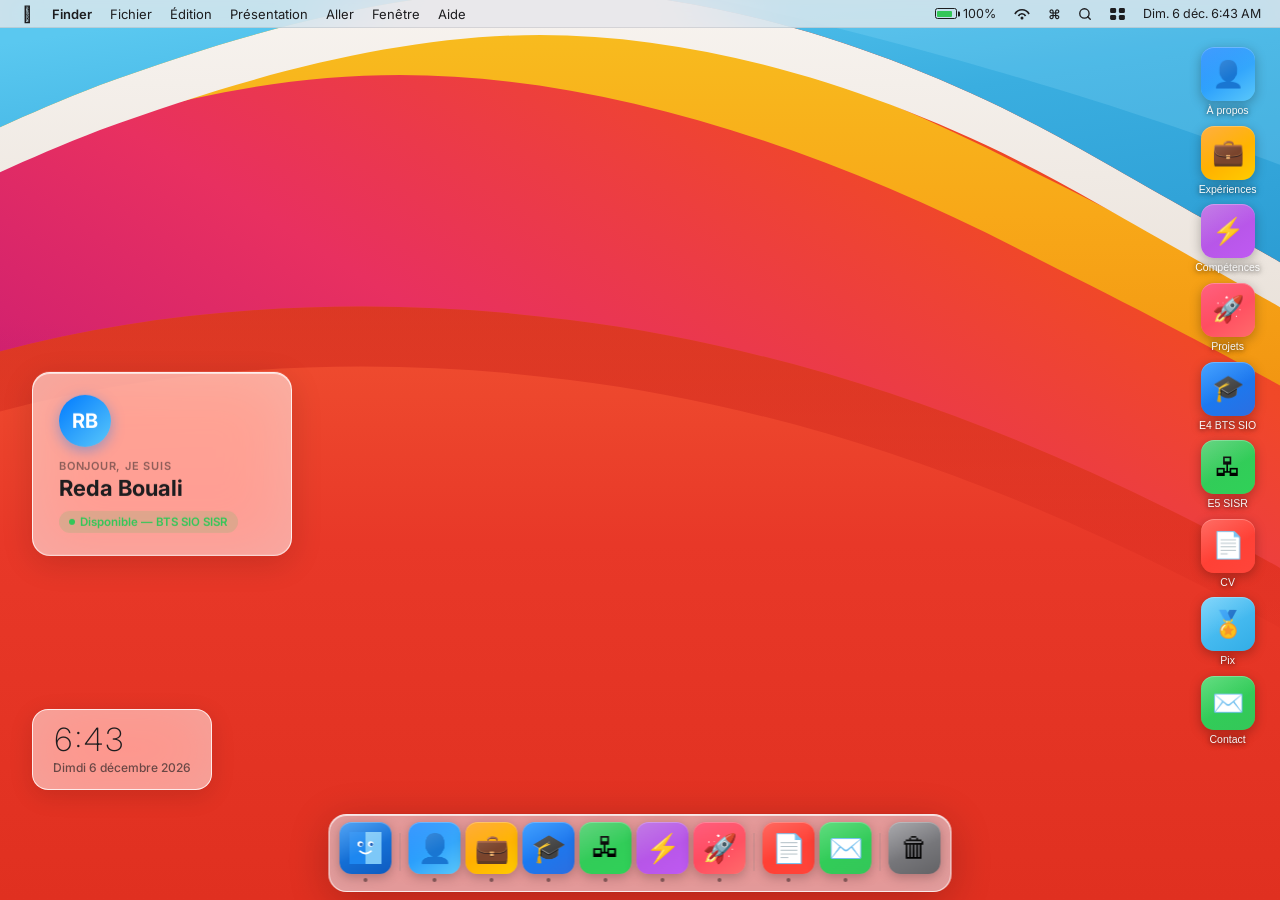
==== commit 0784bac0: "Add files via upload" ====
--- a/index.html
+++ b/index.html
@@ -135,26 +135,27 @@
       overflow: hidden;
     }
 
-    /* ── Desktop icons (right side column, like macOS) ── */
+    /* ── Desktop icons — colonne unique, coin droit (macOS classique) ── */
     .desktop-icons {
       position: absolute;
-      top: 20px; right: 20px;
-      display: grid;
-      grid-template-columns: repeat(2, 80px);
-      gap: 8px 6px;
+      top: 16px; right: 16px;
+      display: flex;
+      flex-direction: column;
+      align-items: center;
+      gap: 2px;
       z-index: 10;
     }
 
     .dsk-icon {
       display: flex; flex-direction: column; align-items: center;
-      gap: 5px; padding: 4px; border-radius: 8px;
+      gap: 3px; padding: 3px 4px; border-radius: 8px;
       background: none; border: none; cursor: pointer; text-decoration: none;
       transition: background 0.12s;
     }
     .dsk-icon:hover { background: rgba(100,130,200,0.22); }
     .dsk-icon:focus { outline: 2px solid rgba(100,150,255,0.6); outline-offset: 1px; }
     .dsk-icon-img {
-      width: 60px; height: 60px; border-radius: 14px;
+      width: 54px; height: 54px; border-radius: 13px;
       display: flex; align-items: center; justify-content: center;
       font-size: 26px;
       box-shadow: 0 3px 12px rgba(0,0,0,0.28), 0 1px 0 rgba(255,255,255,0.25) inset;
@@ -194,7 +195,7 @@
     /* ── Profile / Hello widget (center-left) ─── */
     .hello-widget {
       position: absolute; left: 32px; top: 50%; transform: translateY(-50%);
-      z-index: 10;
+      z-index: 10; max-width: calc(100% - 130px);
       animation: widgetIn .65s cubic-bezier(.34,1.56,.64,1) .1s both;
     }
     @keyframes widgetIn {
@@ -657,28 +658,30 @@
     @media (max-width: 768px) {
       .hello-widget { left:16px; }
       .hw-card { padding:16px 18px; }
-      .desktop-icons { right:10px; top:14px; grid-template-columns:repeat(2,68px); gap:6px; }
+      .desktop-icons { right:8px; top:10px; gap:1px; }
       .dsk-icon-img { width:52px;height:52px;border-radius:12px;font-size:22px; }
       .clock-widget { display:none; }
       .mb-item.mb-hide-sm { display:none; }
     }
     @media (max-width: 540px) {
-      .desktop-icons { grid-template-columns:repeat(2,60px); }
+      .desktop-icons { display:none; }
       .dsk-icon-img { width:46px;height:46px;font-size:20px; }
       .dsk-icon-label { font-size:9.5px; }
       .dock { gap:3px; padding:5px 8px 7px; }
       .dk-icon { width:44px;height:44px;font-size:24px;border-radius:10px; }
     }
   </style>
+  <!-- iOS mobile interface — chargé uniquement si mobile détecté -->
+  <script src="mobile-detect.js"></script>
 </head>
 <body>
 
 <!-- ════════════════════ WALLPAPER SVG ════════════════════ -->
 <div class="wallpaper" aria-hidden="true">
-  <!-- LIGHT: macOS Big Sur colorful waves -->
+  <!-- SVG A: macOS Big Sur colorful waves (affiché en thème SOMBRE) -->
   <svg id="wallpaper-light" viewBox="0 0 1440 900" xmlns="http://www.w3.org/2000/svg"
        preserveAspectRatio="xMidYMid slice"
-       style="width:100%;height:100%;position:absolute;inset:0;transition:opacity .6s;">
+       style="width:100%;height:100%;position:absolute;inset:0;opacity:0;transition:opacity .6s;">
     <defs>
       <!-- Purple/pink/magenta base gradient (bottom-left) -->
       <linearGradient id="lBase" x1="0" y1="1" x2="1" y2="0" gradientUnits="objectBoundingBox">
@@ -795,10 +798,10 @@
     " fill="#A8E8FF" opacity="0.18"/>
   </svg>
 
-  <!-- DARK: macOS Big Sur dark — deep blue/purple/crimson glow -->
+  <!-- SVG B: dark navy/purple/crimson glow (affiché en thème CLAIR) -->
   <svg id="wallpaper-dark" viewBox="0 0 1440 900" xmlns="http://www.w3.org/2000/svg"
        preserveAspectRatio="xMidYMid slice"
-       style="width:100%;height:100%;position:absolute;inset:0;opacity:0;transition:opacity .6s;">
+       style="width:100%;height:100%;position:absolute;inset:0;transition:opacity .6s;">
     <defs>
       <!-- Very dark base -->
       <linearGradient id="dBase" x1="0" y1="0" x2="1" y2="1">
@@ -1221,6 +1224,7 @@
   function applyTheme(t) {
     html.setAttribute('data-theme', t);
     sp('theme', t);
+    // wLight=colorful waves→clair | wDark=dark navy→sombre
     wLight.style.opacity = t==='dark' ? '0' : '1';
     wDark.style.opacity  = t==='dark' ? '1' : '0';
     var ccIcon = document.getElementById('cc-theme-icon');
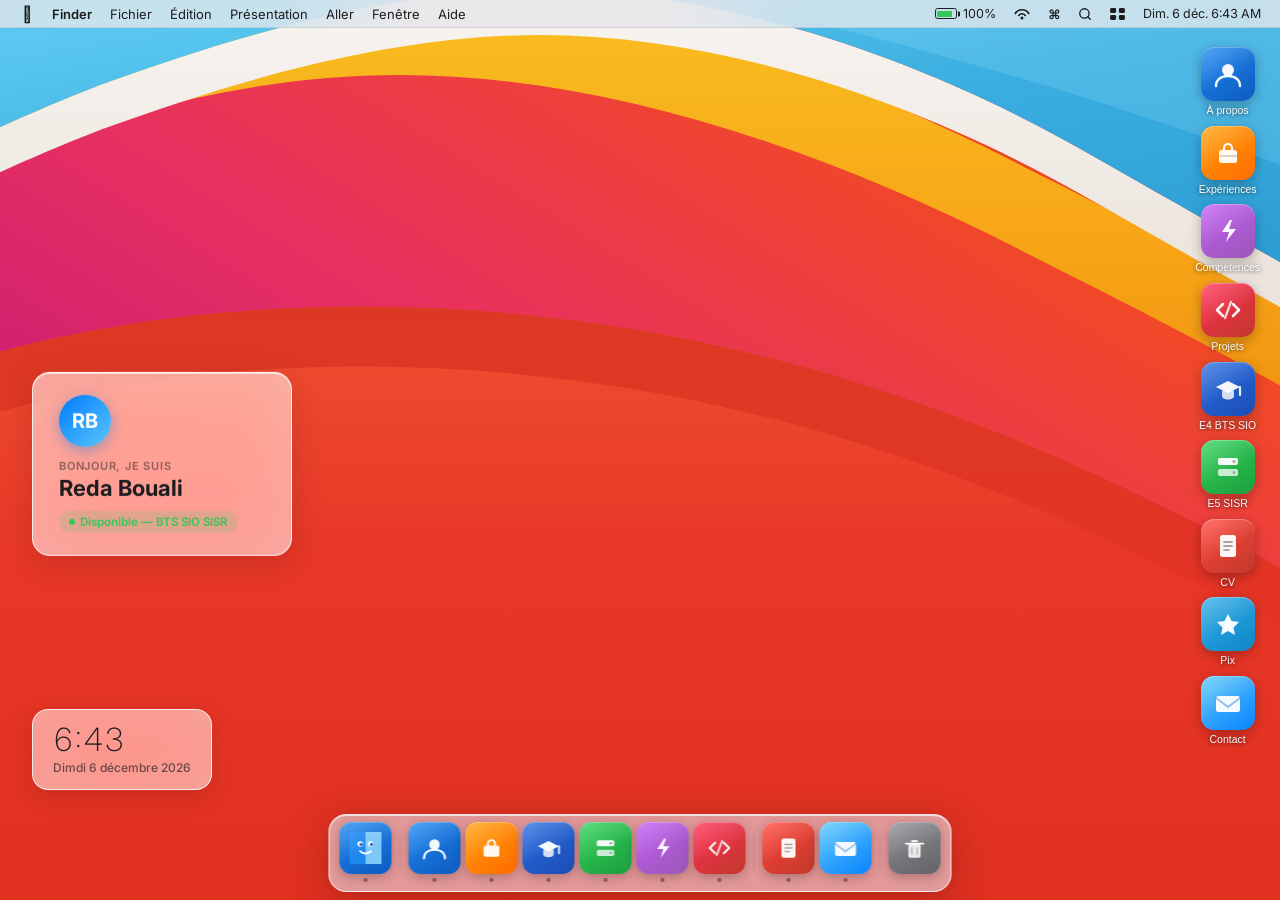
==== commit 6f7edac8: "Add files via upload" ====
--- a/index.html
+++ b/index.html
@@ -35,10 +35,13 @@
     .wallpaper {
       position: fixed; inset: 0; z-index: 0;
       overflow: hidden;
+      transform: translateZ(0);
+      will-change: transform;
     }
     .wallpaper svg {
       width: 100%; height: 100%;
       object-fit: cover;
+      will-change: opacity;
     }
     /* Dark wallpaper overlay */
     [data-theme="dark"] .wallpaper-dark-overlay {
@@ -161,6 +164,7 @@
       box-shadow: 0 3px 12px rgba(0,0,0,0.28), 0 1px 0 rgba(255,255,255,0.25) inset;
       position: relative; overflow: hidden;
       transition: transform .22s cubic-bezier(.34,1.56,.64,1);
+      will-change: transform;
     }
     .dsk-icon-img::after {
       content: ''; position: absolute; inset: 0; border-radius: inherit;
@@ -497,6 +501,7 @@
       box-shadow: 0 3px 12px rgba(0,0,0,.25), 0 1px 0 rgba(255,255,255,.25) inset;
       transition: transform .25s cubic-bezier(.34,1.56,.64,1);
       position: relative; overflow: hidden;
+      will-change: transform;
     }
     .dk-icon::after {
       content:''; position:absolute; inset:0; border-radius:inherit;
@@ -803,84 +808,112 @@
        preserveAspectRatio="xMidYMid slice"
        style="width:100%;height:100%;position:absolute;inset:0;transition:opacity .6s;">
     <defs>
-      <!-- Very dark base -->
+      <filter id="dB80"><feGaussianBlur stdDeviation="80"/></filter>
+      <filter id="dB120"><feGaussianBlur stdDeviation="120"/></filter>
+      <filter id="dB50"><feGaussianBlur stdDeviation="50"/></filter>
+      <filter id="dB30"><feGaussianBlur stdDeviation="30"/></filter>
+
+      <!-- Base: near-black with cold blue tint (top-left darkest) -->
       <linearGradient id="dBase" x1="0" y1="0" x2="1" y2="1">
-        <stop offset="0%"   stop-color="#020510"/>
-        <stop offset="45%"  stop-color="#060a1e"/>
-        <stop offset="100%" stop-color="#08060f"/>
+        <stop offset="0%"   stop-color="#010612"/>
+        <stop offset="35%"  stop-color="#030a1e"/>
+        <stop offset="70%"  stop-color="#04081a"/>
+        <stop offset="100%" stop-color="#020510"/>
       </linearGradient>
-      <!-- Left diagonal glow: deep purple/crimson -->
-      <linearGradient id="dGlow1" x1="0" y1="0" x2="1" y2="1" gradientUnits="objectBoundingBox">
-        <stop offset="0%"   stop-color="#1a0535" stop-opacity="0"/>
-        <stop offset="35%"  stop-color="#3a0868" stop-opacity="0.85"/>
-        <stop offset="60%"  stop-color="#6010a0" stop-opacity="0.7"/>
-        <stop offset="100%" stop-color="#200540" stop-opacity="0"/>
+
+      <!-- TOP-RIGHT hot magenta/crimson bloom — the brightest point of the image -->
+      <radialGradient id="dMagenta" cx="50%" cy="50%" r="50%">
+        <stop offset="0%"   stop-color="#ff0a6c" stop-opacity="1"/>
+        <stop offset="25%"  stop-color="#e8086a" stop-opacity="0.85"/>
+        <stop offset="55%"  stop-color="#a00845" stop-opacity="0.45"/>
+        <stop offset="80%"  stop-color="#500230" stop-opacity="0.12"/>
+        <stop offset="100%" stop-color="#200015" stop-opacity="0"/>
+      </radialGradient>
+
+      <!-- BOTTOM-LEFT deep purple-magenta glow -->
+      <radialGradient id="dPurple" cx="50%" cy="50%" r="50%">
+        <stop offset="0%"   stop-color="#8a0890" stop-opacity="0.9"/>
+        <stop offset="30%"  stop-color="#6a0870" stop-opacity="0.6"/>
+        <stop offset="65%"  stop-color="#350440" stop-opacity="0.25"/>
+        <stop offset="100%" stop-color="#150020" stop-opacity="0"/>
+      </radialGradient>
+
+      <!-- BOTTOM-RIGHT electric cobalt-violet -->
+      <radialGradient id="dCobalt" cx="50%" cy="50%" r="50%">
+        <stop offset="0%"   stop-color="#0820e0" stop-opacity="0.8"/>
+        <stop offset="35%"  stop-color="#0c18b0" stop-opacity="0.5"/>
+        <stop offset="70%"  stop-color="#060840" stop-opacity="0.15"/>
+        <stop offset="100%" stop-color="#020210" stop-opacity="0"/>
+      </radialGradient>
+
+      <!-- Main diagonal streak: bottom-left → top-right (pinkish-magenta band) -->
+      <linearGradient id="dDiag1" x1="0" y1="1" x2="1" y2="0">
+        <stop offset="0%"   stop-color="#c0086a" stop-opacity="0"/>
+        <stop offset="20%"  stop-color="#d0086a" stop-opacity="0.45"/>
+        <stop offset="45%"  stop-color="#e8109a" stop-opacity="0.65"/>
+        <stop offset="60%"  stop-color="#ff18b0" stop-opacity="0.55"/>
+        <stop offset="80%"  stop-color="#d00878" stop-opacity="0.3"/>
+        <stop offset="100%" stop-color="#a00850" stop-opacity="0"/>
       </linearGradient>
-      <!-- Right top crimson glow -->
-      <radialGradient id="dGlow2" cx="92%" cy="8%" r="55%" gradientUnits="objectBoundingBox">
-        <stop offset="0%"   stop-color="#8a0828" stop-opacity="0.9"/>
-        <stop offset="30%"  stop-color="#c00830" stop-opacity="0.55"/>
-        <stop offset="60%"  stop-color="#600420" stop-opacity="0.2"/>
-        <stop offset="100%" stop-color="#300210" stop-opacity="0"/>
-      </radialGradient>
-      <!-- Bottom-left purple -->
-      <radialGradient id="dGlow3" cx="5%" cy="95%" r="60%" gradientUnits="objectBoundingBox">
-        <stop offset="0%"   stop-color="#5008c0" stop-opacity="0.6"/>
-        <stop offset="40%"  stop-color="#380890" stop-opacity="0.3"/>
-        <stop offset="100%" stop-color="#180440" stop-opacity="0"/>
-      </radialGradient>
-      <!-- Diagonal band left -->
-      <linearGradient id="dBand1" x1="0" y1="0" x2="1" y2="1">
-        <stop offset="0%"   stop-color="#0a0525" stop-opacity="0"/>
-        <stop offset="50%"  stop-color="#4808a8" stop-opacity="0.5"/>
-        <stop offset="100%" stop-color="#0a0520" stop-opacity="0"/>
+
+      <!-- Secondary crossing streak: top-right → bottom-left area (magenta edge) -->
+      <linearGradient id="dDiag2" x1="1" y1="0" x2="0.2" y2="1">
+        <stop offset="0%"   stop-color="#ff1060" stop-opacity="0"/>
+        <stop offset="25%"  stop-color="#ff1060" stop-opacity="0.5"/>
+        <stop offset="50%"  stop-color="#ff40a0" stop-opacity="0.4"/>
+        <stop offset="75%"  stop-color="#c80858" stop-opacity="0.2"/>
+        <stop offset="100%" stop-color="#600030" stop-opacity="0"/>
       </linearGradient>
-      <!-- Diagonal band right -->
-      <linearGradient id="dBand2" x1="1" y1="0" x2="0" y2="1">
-        <stop offset="0%"   stop-color="#900820" stop-opacity="0"/>
-        <stop offset="40%"  stop-color="#c00830" stop-opacity="0.45"/>
-        <stop offset="100%" stop-color="#300408" stop-opacity="0"/>
+
+      <!-- Violet mid-band (crosses center, gives depth) -->
+      <linearGradient id="dViolet" x1="0" y1="0.3" x2="1" y2="0.7">
+        <stop offset="0%"   stop-color="#2808a0" stop-opacity="0"/>
+        <stop offset="40%"  stop-color="#4010c0" stop-opacity="0.35"/>
+        <stop offset="60%"  stop-color="#5818d0" stop-opacity="0.28"/>
+        <stop offset="100%" stop-color="#1808a0" stop-opacity="0"/>
       </linearGradient>
     </defs>
 
-    <!-- Ultra-dark base -->
+    <!-- Layer 1: Near-black base -->
     <rect width="1440" height="900" fill="url(#dBase)"/>
 
-    <!-- Bottom-left purple glow -->
-    <rect width="1440" height="900" fill="url(#dGlow3)"/>
-
-    <!-- Top-right crimson glow -->
-    <rect width="1440" height="900" fill="url(#dGlow2)"/>
-
-    <!-- Main left diagonal band (purple streak going upper-left to lower-right) -->
-    <path d="
-      M -10,200
-      C 100,160  250,180  400,260
-      C 600,360  800,480  1050,630
-      C 1200,710  1350,780  1450,830
-      L 1450,900  L -10,900  Z
-    " fill="url(#dBand1)" opacity="0.6"/>
-
-    <!-- Left diagonal band upper part -->
-    <path d="
-      M -10,0  L 350,0
-      C 250,40   150,100  -10,200  Z
-    " fill="#2808a0" opacity="0.3"/>
-
-    <!-- Right diagonal band (crimson, top-right going down) -->
-    <path d="
-      M 900,-10  L 1450,-10  L 1450,900
-      C 1350,780  1200,680  1000,560
-      C 800,440   600,320  400,220
-      C 250,145  100,90   -10,50
-      L -10,-10  Z
-    " fill="url(#dBand2)" opacity="0.55"/>
-
-    <!-- Soft center depth -->
-    <ellipse cx="720" cy="450" rx="700" ry="420" fill="#0c0420" opacity="0.4"/>
-
-    <!-- Subtle blue-navy mist (center) -->
-    <ellipse cx="400" cy="350" rx="500" ry="350" fill="#0810a8" opacity="0.06"/>
+    <!-- Layer 2: Cobalt blue bloom — bottom-right -->
+    <ellipse cx="1480" cy="980" rx="900" ry="800"
+             fill="url(#dCobalt)" filter="url(#dB120)"/>
+
+    <!-- Layer 3: Purple-magenta bloom — bottom-left -->
+    <ellipse cx="-80" cy="1000" rx="860" ry="760"
+             fill="url(#dPurple)" filter="url(#dB120)"/>
+
+    <!-- Layer 4: HOT MAGENTA bloom — top-right (primary light source) -->
+    <ellipse cx="1540" cy="-60" rx="950" ry="820"
+             fill="url(#dMagenta)" filter="url(#dB120)"/>
+
+    <!-- Layer 5: Main diagonal streak (bottom-left → top-right) — the bright shaft -->
+    <path d="M -50,860 C 180,720 420,560 700,400 C 940,260 1180,130 1490,10
+             L 1490,-50 C 1180,80 940,210 700,350 C 420,510 180,670 -50,810 Z"
+          fill="url(#dDiag1)" filter="url(#dB80)" opacity="0.9"/>
+
+    <!-- Layer 6: Second diagonal streak edge (from top-right curving down) -->
+    <path d="M 880,-10 C 1040,80 1180,180 1310,290 C 1400,370 1460,440 1490,500
+             L 1490,420 C 1460,360 1400,290 1310,210 C 1180,100 1040,0 880,-60 Z"
+          fill="url(#dDiag2)" filter="url(#dB50)" opacity="0.85"/>
+
+    <!-- Layer 7: Violet mid-tone band (depth through center) -->
+    <rect width="1440" height="900" fill="url(#dViolet)" opacity="0.7"/>
+
+    <!-- Layer 8: Center darkness (vignette — makes the cross more dramatic) -->
+    <ellipse cx="720" cy="420" rx="600" ry="340"
+             fill="#020814" opacity="0.38" filter="url(#dB80)"/>
+
+    <!-- Layer 9: Top-left darkness reinforcement -->
+    <ellipse cx="-50" cy="-30" rx="550" ry="420"
+             fill="#010610" opacity="0.6" filter="url(#dB80)"/>
+
+    <!-- Layer 10: Thin bright magenta edge line along diagonal -->
+    <path d="M -50,750 C 200,610 460,470 740,330 C 980,210 1200,110 1490,0
+             L 1490,20 C 1200,130 980,230 740,352 C 460,492 200,632 -50,772 Z"
+          fill="#ff28b8" opacity="0.22" filter="url(#dB30)"/>
   </svg>
 
   <div class="wallpaper-dark-overlay"></div>
@@ -962,48 +995,75 @@
     <!-- Desktop icons (right side, 2 columns, like macOS) -->
     <nav class="desktop-icons" aria-label="Icônes du bureau">
 
+      <!-- À propos — person silhouette, blue -->
       <button class="dsk-icon" data-url="about.html" data-title="À propos" data-icon="👤" aria-label="À propos">
-        <div class="dsk-icon-img" style="background:linear-gradient(145deg,#007AFF,#5AC8FA)">👤</div>
+        <div class="dsk-icon-img" style="background:linear-gradient(145deg,#1D87F0,#0E5BBF)">
+          <svg width="32" height="32" viewBox="0 0 32 32" fill="none"><circle cx="16" cy="12" r="6" fill="white" fill-opacity=".95"/><path d="M4 28c0-6.627 5.373-10 12-10s12 3.373 12 10" stroke="white" stroke-width="2.5" stroke-linecap="round" fill="none" opacity=".95"/></svg>
+        </div>
         <span class="dsk-icon-label">À propos</span>
       </button>
 
+      <!-- Expériences — briefcase, orange/gold -->
       <button class="dsk-icon" data-url="experiences.html" data-title="Expériences" data-icon="💼" aria-label="Expériences">
-        <div class="dsk-icon-img" style="background:linear-gradient(145deg,#FF9500,#FFCC00)">💼</div>
+        <div class="dsk-icon-img" style="background:linear-gradient(145deg,#FF9F0A,#FF6B00)">
+          <svg width="32" height="32" viewBox="0 0 32 32" fill="none"><rect x="7" y="13" width="18" height="13" rx="2.5" fill="white" fill-opacity=".95"/><path d="M12 13V11a4 4 0 0 1 8 0v2" stroke="white" stroke-width="2.2" stroke-linecap="round" fill="none"/><line x1="7" y1="19" x2="25" y2="19" stroke="rgba(0,0,0,.2)" stroke-width="1.5"/></svg>
+        </div>
         <span class="dsk-icon-label">Expériences</span>
       </button>
 
+      <!-- Compétences — circuit/gear, purple -->
       <button class="dsk-icon" data-url="skills.html" data-title="Compétences" data-icon="⚡" aria-label="Compétences">
-        <div class="dsk-icon-img" style="background:linear-gradient(145deg,#AF52DE,#BF5AF2)">⚡</div>
+        <div class="dsk-icon-img" style="background:linear-gradient(145deg,#BF5AF2,#9B59B6)">
+          <svg width="32" height="32" viewBox="0 0 32 32" fill="none"><path d="M18 5L10 17h7l-3 10 10-13h-7l3-9z" fill="white" fill-opacity=".95"/></svg>
+        </div>
         <span class="dsk-icon-label">Compétences</span>
       </button>
 
+      <!-- Projets — code brackets, red/pink -->
       <button class="dsk-icon" data-url="projects.html" data-title="Projets" data-icon="🚀" aria-label="Projets">
-        <div class="dsk-icon-img" style="background:linear-gradient(145deg,#FF2D55,#FF6B6B)">🚀</div>
+        <div class="dsk-icon-img" style="background:linear-gradient(145deg,#FF2D55,#C0392B)">
+          <svg width="32" height="32" viewBox="0 0 32 32" fill="none"><path d="M11 10L5 16l6 6" stroke="white" stroke-width="2.5" stroke-linecap="round" stroke-linejoin="round" fill="none" opacity=".95"/><path d="M21 10l6 6-6 6" stroke="white" stroke-width="2.5" stroke-linecap="round" stroke-linejoin="round" fill="none" opacity=".95"/><line x1="19" y1="8" x2="13" y2="24" stroke="white" stroke-width="2.2" stroke-linecap="round" opacity=".8"/></svg>
+        </div>
         <span class="dsk-icon-label">Projets</span>
       </button>
 
+      <!-- E4 BTS SIO — graduation cap, deep blue -->
       <button class="dsk-icon" data-url="bts-competences.html" data-title="E4 BTS SIO" data-icon="🎓" aria-label="E4 BTS SIO">
-        <div class="dsk-icon-img" style="background:linear-gradient(145deg,#0A84FF,#2C6EE0)">🎓</div>
+        <div class="dsk-icon-img" style="background:linear-gradient(145deg,#2C6EE0,#1A4DB5)">
+          <svg width="32" height="32" viewBox="0 0 32 32" fill="none"><polygon points="16,8 4,14 16,20 28,14" fill="white" fill-opacity=".95"/><path d="M22 17.5v5.5c0 2-2.7 3.5-6 3.5s-6-1.5-6-3.5V17.5" fill="white" fill-opacity=".8"/><line x1="28" y1="14" x2="28" y2="22" stroke="white" stroke-width="2.2" stroke-linecap="round" opacity=".9"/></svg>
+        </div>
         <span class="dsk-icon-label">E4 BTS SIO</span>
       </button>
 
+      <!-- E5 SISR — network/server, green -->
       <button class="dsk-icon" data-url="e5.html" data-title="E5 SISR" data-icon="🖧" aria-label="E5 SISR">
-        <div class="dsk-icon-img" style="background:linear-gradient(145deg,#34C759,#30D158)">🖧</div>
+        <div class="dsk-icon-img" style="background:linear-gradient(145deg,#30D158,#1E9E3E)">
+          <svg width="32" height="32" viewBox="0 0 32 32" fill="none"><rect x="6" y="7" width="20" height="7" rx="2" fill="white" fill-opacity=".95"/><rect x="6" y="18" width="20" height="7" rx="2" fill="white" fill-opacity=".75"/><circle cx="22" cy="10.5" r="1.5" fill="rgba(0,0,0,.35)"/><circle cx="22" cy="21.5" r="1.5" fill="rgba(0,0,0,.25)"/></svg>
+        </div>
         <span class="dsk-icon-label">E5 SISR</span>
       </button>
 
+      <!-- CV — document, red -->
       <button class="dsk-icon" data-url="cv.html" data-title="Curriculum Vitae" data-icon="📄" aria-label="CV">
-        <div class="dsk-icon-img" style="background:linear-gradient(145deg,#FF3B30,#FF453A)">📄</div>
+        <div class="dsk-icon-img" style="background:linear-gradient(145deg,#FF453A,#C0392B)">
+          <svg width="32" height="32" viewBox="0 0 32 32" fill="none"><rect x="8" y="5" width="16" height="22" rx="2.5" fill="white" fill-opacity=".95"/><line x1="12" y1="12" x2="20" y2="12" stroke="rgba(0,0,0,.35)" stroke-width="1.8" stroke-linecap="round"/><line x1="12" y1="16" x2="20" y2="16" stroke="rgba(0,0,0,.35)" stroke-width="1.8" stroke-linecap="round"/><line x1="12" y1="20" x2="17" y2="20" stroke="rgba(0,0,0,.3)" stroke-width="1.8" stroke-linecap="round"/></svg>
+        </div>
         <span class="dsk-icon-label">CV</span>
       </button>
 
+      <!-- Pix — star/badge, cyan -->
       <button class="dsk-icon" data-url="pix.html" data-title="Certification Pix" data-icon="🏅" aria-label="Pix">
-        <div class="dsk-icon-img" style="background:linear-gradient(145deg,#5AC8FA,#32ADE6)">🏅</div>
+        <div class="dsk-icon-img" style="background:linear-gradient(145deg,#32ADE6,#0E86C8)">
+          <svg width="32" height="32" viewBox="0 0 32 32" fill="none"><polygon points="16,6 19.5,13 27,14 21.5,19.5 23,27 16,23 9,27 10.5,19.5 5,14 12.5,13" fill="white" fill-opacity=".95"/></svg>
+        </div>
         <span class="dsk-icon-label">Pix</span>
       </button>
 
+      <!-- Contact — envelope, teal -->
       <button class="dsk-icon" data-url="contact.html" data-title="Contact" data-icon="✉️" aria-label="Contact">
-        <div class="dsk-icon-img" style="background:linear-gradient(145deg,#30D158,#34C759)">✉️</div>
+        <div class="dsk-icon-img" style="background:linear-gradient(145deg,#5AC8FA,#0A84FF)">
+          <svg width="32" height="32" viewBox="0 0 32 32" fill="none"><rect x="4" y="9" width="24" height="16" rx="2.5" fill="white" fill-opacity=".95"/><path d="M4 11l12 9 12-9" stroke="rgba(0,100,200,.4)" stroke-width="2" stroke-linecap="round" fill="none"/></svg>
+        </div>
         <span class="dsk-icon-label">Contact</span>
       </button>
 
@@ -1148,37 +1208,37 @@
 
     <button class="dk-btn" data-url="about.html" data-title="À propos" data-icon="👤" aria-label="À propos">
       <span class="dk-tip">À propos</span>
-      <div class="dk-icon" style="background:linear-gradient(145deg,#007AFF,#5AC8FA)">👤</div>
+      <div class="dk-icon" style="background:linear-gradient(145deg,#1D87F0,#0E5BBF)"><svg width="28" height="28" viewBox="0 0 32 32" fill="none"><circle cx="16" cy="12" r="6" fill="white" fill-opacity=".95"/><path d="M4 28c0-6.627 5.373-10 12-10s12 3.373 12 10" stroke="white" stroke-width="2.5" stroke-linecap="round" fill="none" opacity=".95"/></svg></div>
       <span class="dk-dot"></span>
     </button>
 
     <button class="dk-btn" data-url="experiences.html" data-title="Expériences" data-icon="💼" aria-label="Expériences">
       <span class="dk-tip">Expériences</span>
-      <div class="dk-icon" style="background:linear-gradient(145deg,#FF9500,#FFCC00)">💼</div>
+      <div class="dk-icon" style="background:linear-gradient(145deg,#FF9F0A,#FF6B00)"><svg width="28" height="28" viewBox="0 0 32 32" fill="none"><rect x="7" y="13" width="18" height="13" rx="2.5" fill="white" fill-opacity=".95"/><path d="M12 13V11a4 4 0 0 1 8 0v2" stroke="white" stroke-width="2.2" stroke-linecap="round" fill="none"/></svg></div>
       <span class="dk-dot"></span>
     </button>
 
     <button class="dk-btn" data-url="bts-competences.html" data-title="E4 BTS SIO" data-icon="🎓" aria-label="E4">
       <span class="dk-tip">E4 BTS SIO</span>
-      <div class="dk-icon" style="background:linear-gradient(145deg,#0A84FF,#2C6EE0)">🎓</div>
+      <div class="dk-icon" style="background:linear-gradient(145deg,#2C6EE0,#1A4DB5)"><svg width="28" height="28" viewBox="0 0 32 32" fill="none"><polygon points="16,8 4,14 16,20 28,14" fill="white" fill-opacity=".95"/><path d="M22 17.5v5.5c0 2-2.7 3.5-6 3.5s-6-1.5-6-3.5V17.5" fill="white" fill-opacity=".8"/><line x1="28" y1="14" x2="28" y2="22" stroke="white" stroke-width="2.2" stroke-linecap="round" opacity=".9"/></svg></div>
       <span class="dk-dot"></span>
     </button>
 
     <button class="dk-btn" data-url="e5.html" data-title="E5 SISR" data-icon="🖧" aria-label="E5">
       <span class="dk-tip">E5 SISR</span>
-      <div class="dk-icon" style="background:linear-gradient(145deg,#34C759,#30D158)">🖧</div>
+      <div class="dk-icon" style="background:linear-gradient(145deg,#30D158,#1E9E3E)"><svg width="28" height="28" viewBox="0 0 32 32" fill="none"><rect x="6" y="7" width="20" height="7" rx="2" fill="white" fill-opacity=".95"/><rect x="6" y="18" width="20" height="7" rx="2" fill="white" fill-opacity=".75"/><circle cx="22" cy="10.5" r="1.5" fill="rgba(0,0,0,.35)"/><circle cx="22" cy="21.5" r="1.5" fill="rgba(0,0,0,.25)"/></svg></div>
       <span class="dk-dot"></span>
     </button>
 
     <button class="dk-btn" data-url="skills.html" data-title="Compétences" data-icon="⚡" aria-label="Compétences">
       <span class="dk-tip">Compétences</span>
-      <div class="dk-icon" style="background:linear-gradient(145deg,#AF52DE,#BF5AF2)">⚡</div>
+      <div class="dk-icon" style="background:linear-gradient(145deg,#BF5AF2,#9B59B6)"><svg width="28" height="28" viewBox="0 0 32 32" fill="none"><path d="M18 5L10 17h7l-3 10 10-13h-7l3-9z" fill="white" fill-opacity=".95"/></svg></div>
       <span class="dk-dot"></span>
     </button>
 
     <button class="dk-btn" data-url="projects.html" data-title="Projets" data-icon="🚀" aria-label="Projets">
       <span class="dk-tip">Projets</span>
-      <div class="dk-icon" style="background:linear-gradient(145deg,#FF2D55,#FF6B6B)">🚀</div>
+      <div class="dk-icon" style="background:linear-gradient(145deg,#FF2D55,#C0392B)"><svg width="28" height="28" viewBox="0 0 32 32" fill="none"><path d="M11 10L5 16l6 6" stroke="white" stroke-width="2.5" stroke-linecap="round" stroke-linejoin="round" fill="none" opacity=".95"/><path d="M21 10l6 6-6 6" stroke="white" stroke-width="2.5" stroke-linecap="round" stroke-linejoin="round" fill="none" opacity=".95"/><line x1="19" y1="8" x2="13" y2="24" stroke="white" stroke-width="2.2" stroke-linecap="round" opacity=".8"/></svg></div>
       <span class="dk-dot"></span>
     </button>
 
@@ -1186,13 +1246,13 @@
 
     <button class="dk-btn" data-url="cv.html" data-title="Curriculum Vitae" data-icon="📄" aria-label="CV">
       <span class="dk-tip">CV</span>
-      <div class="dk-icon" style="background:linear-gradient(145deg,#FF3B30,#FF453A)">📄</div>
+      <div class="dk-icon" style="background:linear-gradient(145deg,#FF453A,#C0392B)"><svg width="28" height="28" viewBox="0 0 32 32" fill="none"><rect x="8" y="5" width="16" height="22" rx="2.5" fill="white" fill-opacity=".95"/><line x1="12" y1="12" x2="20" y2="12" stroke="rgba(0,0,0,.35)" stroke-width="1.8" stroke-linecap="round"/><line x1="12" y1="16" x2="20" y2="16" stroke="rgba(0,0,0,.35)" stroke-width="1.8" stroke-linecap="round"/><line x1="12" y1="20" x2="17" y2="20" stroke="rgba(0,0,0,.3)" stroke-width="1.8" stroke-linecap="round"/></svg></div>
       <span class="dk-dot"></span>
     </button>
 
     <button class="dk-btn" data-url="contact.html" data-title="Contact" data-icon="✉️" aria-label="Contact">
       <span class="dk-tip">Contact</span>
-      <div class="dk-icon" style="background:linear-gradient(145deg,#30D158,#34C759)">✉️</div>
+      <div class="dk-icon" style="background:linear-gradient(145deg,#5AC8FA,#0A84FF)"><svg width="28" height="28" viewBox="0 0 32 32" fill="none"><rect x="4" y="9" width="24" height="16" rx="2.5" fill="white" fill-opacity=".95"/><path d="M4 11l12 9 12-9" stroke="rgba(0,100,200,.4)" stroke-width="2" stroke-linecap="round" fill="none"/></svg></div>
       <span class="dk-dot"></span>
     </button>
 
@@ -1201,7 +1261,7 @@
     <!-- Trash -->
     <button class="dk-btn" aria-label="Corbeille">
       <span class="dk-tip">Corbeille</span>
-      <div class="dk-icon dk-trash">🗑</div>
+      <div class="dk-icon dk-trash"><svg width="28" height="28" viewBox="0 0 32 32" fill="none"><rect x="9" y="11" width="14" height="16" rx="2" fill="white" fill-opacity=".85"/><line x1="6" y1="11" x2="26" y2="11" stroke="white" stroke-width="2" stroke-linecap="round"/><path d="M13 8h6" stroke="white" stroke-width="2" stroke-linecap="round"/><line x1="13" y1="16" x2="13" y2="23" stroke="rgba(0,0,0,.25)" stroke-width="1.5" stroke-linecap="round"/><line x1="19" y1="16" x2="19" y2="23" stroke="rgba(0,0,0,.25)" stroke-width="1.5" stroke-linecap="round"/></svg></div>
       <span class="dk-dot" style="opacity:0"></span>
     </button>
 
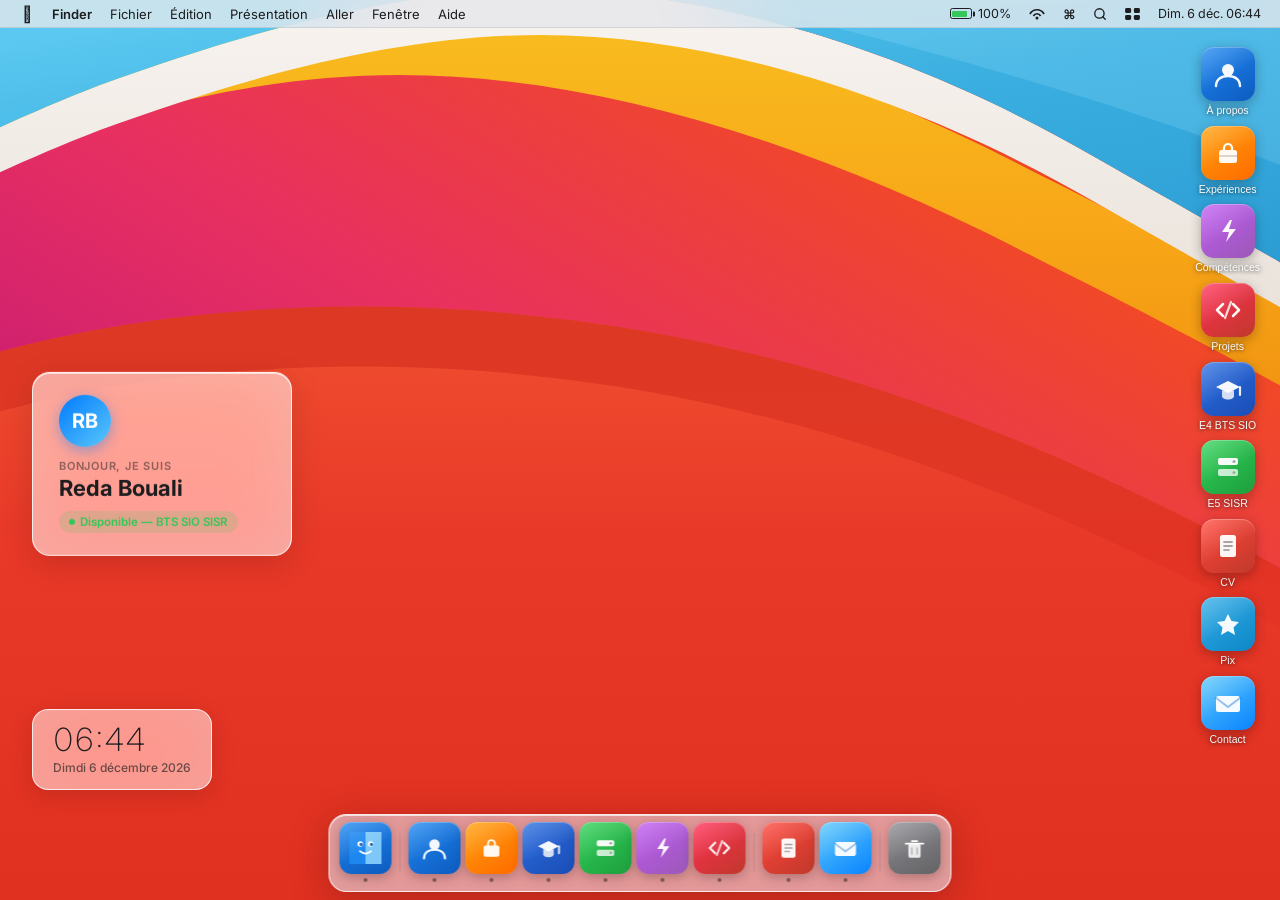
==== commit 8aebdf03: "Add files via upload" ====
--- a/index.html
+++ b/index.html
@@ -1366,14 +1366,13 @@
     var n=new Date();
     var d=n.getDay(), dd=n.getDate(), mo=n.getMonth();
     var h=n.getHours(), mi=n.getMinutes();
-    var ap=h>=12?'PM':'AM'; h=h%12||12;
-    var timeStr = h+':'+(mi<10?'0':'')+mi+' '+ap;
+    var timeStr = (h<10?'0':'')+h+':'+(mi<10?'0':'')+mi;
 
     var mb = document.getElementById('mb-clock');
     if(mb) mb.textContent = DAYS[d]+' '+dd+' '+MONTHS[mo]+'  '+timeStr;
 
     var cw = document.getElementById('cw-time');
-    if(cw) cw.textContent = h+':'+(mi<10?'0':'')+mi;
+    if(cw) cw.textContent = timeStr;
 
     var cd = document.getElementById('cw-date');
     if(cd){
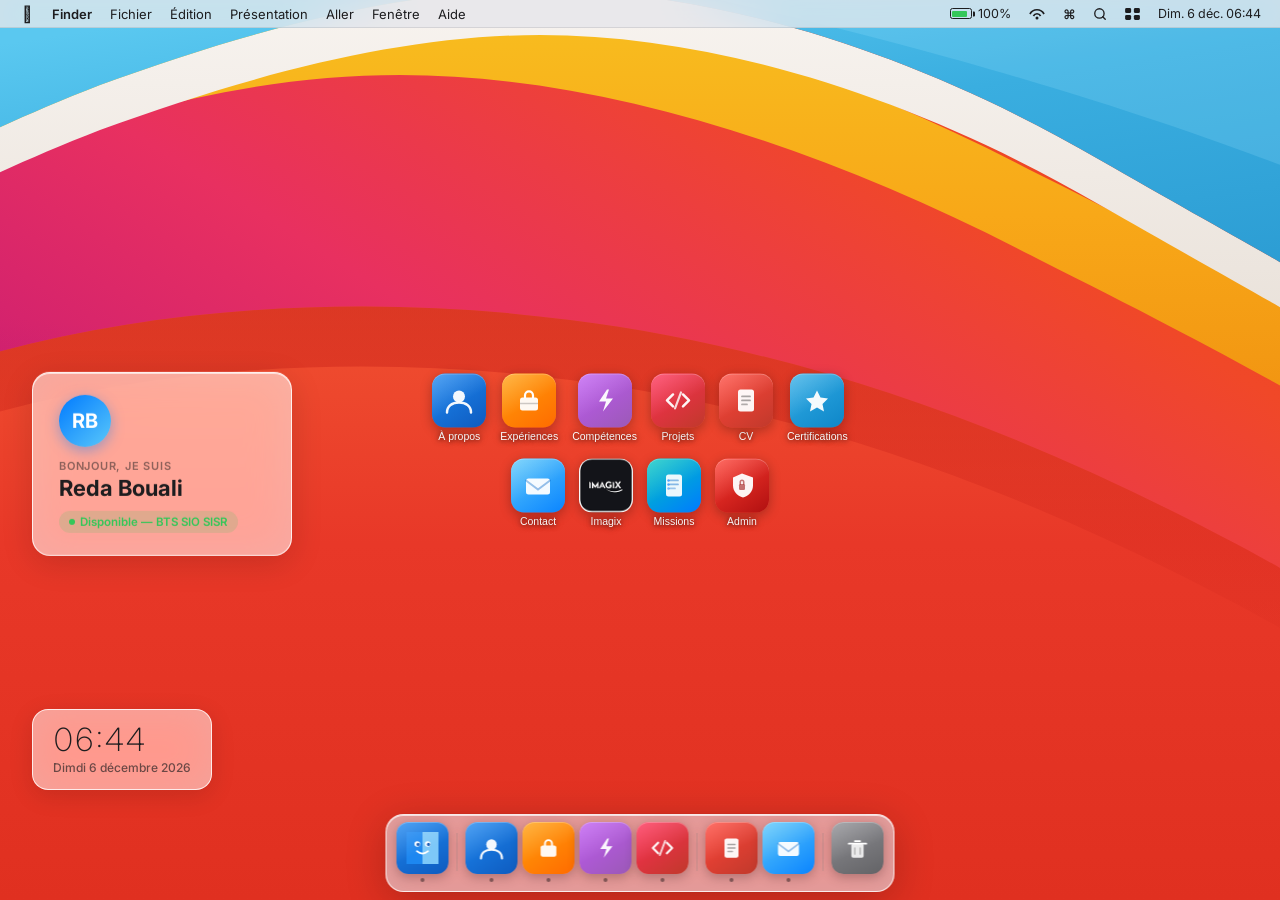
==== commit 2cf0a515: "Mise à jour onglet Missions : 5 missions structurées (suppression inventaire, python, cinéma)" ====
--- a/index.html
+++ b/index.html
@@ -35,13 +35,10 @@
     .wallpaper {
       position: fixed; inset: 0; z-index: 0;
       overflow: hidden;
-      transform: translateZ(0);
-      will-change: transform;
     }
     .wallpaper svg {
       width: 100%; height: 100%;
       object-fit: cover;
-      will-change: opacity;
     }
     /* Dark wallpaper overlay */
     [data-theme="dark"] .wallpaper-dark-overlay {
@@ -67,8 +64,8 @@
       height: 28px; flex-shrink: 0;
       display: flex; align-items: center; justify-content: space-between;
       padding: 0 12px;
-      backdrop-filter: blur(20px) saturate(180%);
-      -webkit-backdrop-filter: blur(20px) saturate(180%);
+      backdrop-filter: blur(16px) saturate(160%);
+      -webkit-backdrop-filter: blur(16px) saturate(160%);
       position: relative; z-index: 200;
     }
     [data-theme="light"] .menubar {
@@ -88,6 +85,7 @@
       padding: 0 9px; height: 28px; display: flex; align-items: center;
       font-size: 13px; cursor: default; border-radius: 4px;
       transition: background 0.1s; white-space: nowrap; user-select: none;
+      touch-action: manipulation;
     }
     .mb-item:hover { background: rgba(128,128,128,0.2); }
     [data-theme="light"] .mb-item { color: #1d1d1f; }
@@ -138,14 +136,18 @@
       overflow: hidden;
     }
 
-    /* ── Desktop icons — colonne unique, coin droit (macOS classique) ── */
+    /* ── Desktop icons — grille centrée, légèrement en hauteur ── */
     .desktop-icons {
       position: absolute;
-      top: 16px; right: 16px;
+      top: 50%; left: 50%;
+      transform: translate(-50%, -58%);
       display: flex;
-      flex-direction: column;
-      align-items: center;
-      gap: 2px;
+      flex-direction: row;
+      flex-wrap: wrap;
+      justify-content: center;
+      align-items: flex-start;
+      gap: 8px 6px;
+      max-width: 440px;
       z-index: 10;
     }
 
@@ -154,6 +156,7 @@
       gap: 3px; padding: 3px 4px; border-radius: 8px;
       background: none; border: none; cursor: pointer; text-decoration: none;
       transition: background 0.12s;
+      touch-action: manipulation;
     }
     .dsk-icon:hover { background: rgba(100,130,200,0.22); }
     .dsk-icon:focus { outline: 2px solid rgba(100,150,255,0.6); outline-offset: 1px; }
@@ -163,14 +166,17 @@
       font-size: 26px;
       box-shadow: 0 3px 12px rgba(0,0,0,0.28), 0 1px 0 rgba(255,255,255,0.25) inset;
       position: relative; overflow: hidden;
-      transition: transform .22s cubic-bezier(.34,1.56,.64,1);
-      will-change: transform;
+      transition: transform .2s cubic-bezier(.34,1.56,.64,1);
     }
     .dsk-icon-img::after {
       content: ''; position: absolute; inset: 0; border-radius: inherit;
       background: linear-gradient(150deg, rgba(255,255,255,.26) 0%, transparent 55%);
       pointer-events: none;
     }
+    .dsk-icon-img.no-shine {
+      box-shadow: 0 3px 12px rgba(0,0,0,0.28);
+    }
+    .dsk-icon-img.no-shine::after { display: none; }
     .dsk-icon:hover  .dsk-icon-img { transform: scale(1.08) translateY(-3px); }
     .dsk-icon:active .dsk-icon-img { transform: scale(.9); transition-duration:.07s; }
 
@@ -191,6 +197,8 @@
     .dsk-icon:nth-child(7)  { animation: dskIn .4s cubic-bezier(.34,1.56,.64,1) .35s both; }
     .dsk-icon:nth-child(8)  { animation: dskIn .4s cubic-bezier(.34,1.56,.64,1) .40s both; }
     .dsk-icon:nth-child(9)  { animation: dskIn .4s cubic-bezier(.34,1.56,.64,1) .45s both; }
+    .dsk-icon:nth-child(10) { animation: dskIn .4s cubic-bezier(.34,1.56,.64,1) .50s both; }
+    .dsk-icon:nth-child(11) { animation: dskIn .4s cubic-bezier(.34,1.56,.64,1) .55s both; }
     @keyframes dskIn {
       from { opacity:0; transform:scale(.6) translateY(10px); }
       to   { opacity:1; transform:scale(1) translateY(0); }
@@ -207,8 +215,8 @@
       to   { opacity:1; transform:translateY(-50%) scale(1); }
     }
     .hw-card {
-      backdrop-filter: blur(32px) saturate(200%);
-      -webkit-backdrop-filter: blur(32px) saturate(200%);
+      backdrop-filter: blur(22px) saturate(160%);
+      -webkit-backdrop-filter: blur(22px) saturate(160%);
       border-radius: 18px; padding: 22px 26px; min-width: 260px;
     }
     [data-theme="light"] .hw-card {
@@ -245,8 +253,8 @@
     /* ── Clock widget ─── */
     .clock-widget {
       position: absolute; left: 32px; bottom: 110px; z-index: 10;
-      backdrop-filter: blur(32px) saturate(180%);
-      -webkit-backdrop-filter: blur(32px) saturate(180%);
+      backdrop-filter: blur(20px) saturate(160%);
+      -webkit-backdrop-filter: blur(20px) saturate(160%);
       border-radius: 16px; padding: 14px 20px; min-width: 180px;
       animation: widgetIn2 .6s cubic-bezier(.34,1.56,.64,1) .3s both;
     }
@@ -285,8 +293,8 @@
 
     .spotlight-box {
       width: min(640px, 90vw);
-      backdrop-filter: blur(40px) saturate(200%);
-      -webkit-backdrop-filter: blur(40px) saturate(200%);
+      backdrop-filter: blur(28px) saturate(180%);
+      -webkit-backdrop-filter: blur(28px) saturate(180%);
       border-radius: 14px; overflow: hidden;
       transform: scale(.94) translateY(-10px);
       transition: transform .22s cubic-bezier(.34,1.56,.64,1);
@@ -364,8 +372,8 @@
     ════════════════════════════════════════════════════ */
     .cc-panel {
       position: fixed; top: 34px; right: 10px; width: 300px; z-index: 400;
-      backdrop-filter: blur(40px) saturate(200%);
-      -webkit-backdrop-filter: blur(40px) saturate(200%);
+      backdrop-filter: blur(24px) saturate(180%);
+      -webkit-backdrop-filter: blur(24px) saturate(180%);
       border-radius: 14px; padding: 14px;
       transform: scale(.9) translateY(-8px); opacity: 0; pointer-events: none;
       transition: transform .22s cubic-bezier(.34,1.56,.64,1), opacity .18s;
@@ -435,8 +443,8 @@
     .ctx-menu {
       position: fixed; z-index: 800; min-width: 220px;
       border-radius: 10px; padding: 4px 0; overflow: hidden;
-      backdrop-filter: blur(40px) saturate(200%);
-      -webkit-backdrop-filter: blur(40px) saturate(200%);
+      backdrop-filter: blur(22px) saturate(160%);
+      -webkit-backdrop-filter: blur(22px) saturate(160%);
       opacity: 0; pointer-events: none; transform: scale(.92);
       transition: opacity .14s, transform .16s cubic-bezier(.34,1.56,.64,1);
       box-shadow: 0 10px 40px rgba(0,0,0,.35), 0 0 0 .5px rgba(0,0,0,.15);
@@ -467,8 +475,8 @@
       display: flex; align-items: flex-end; gap: 5px;
       padding: 7px 10px 9px;
       border-radius: 18px;
-      backdrop-filter: blur(40px) saturate(200%);
-      -webkit-backdrop-filter: blur(40px) saturate(200%);
+      backdrop-filter: blur(24px) saturate(180%);
+      -webkit-backdrop-filter: blur(24px) saturate(180%);
       animation: dockIn .6s cubic-bezier(.34,1.56,.64,1) .15s both;
     }
     [data-theme="light"] .dock {
@@ -493,15 +501,15 @@
       display: flex; flex-direction: column; align-items: center;
       background: none; border: none; cursor: pointer; text-decoration: none;
       position: relative; flex-shrink: 0;
+      touch-action: manipulation;
     }
     .dk-icon {
       width: 52px; height: 52px; border-radius: 12px;
       display: flex; align-items: center; justify-content: center;
       font-size: 28px;
       box-shadow: 0 3px 12px rgba(0,0,0,.25), 0 1px 0 rgba(255,255,255,.25) inset;
-      transition: transform .25s cubic-bezier(.34,1.56,.64,1);
+      transition: transform .22s cubic-bezier(.34,1.56,.64,1);
       position: relative; overflow: hidden;
-      will-change: transform;
     }
     .dk-icon::after {
       content:''; position:absolute; inset:0; border-radius:inherit;
@@ -537,7 +545,7 @@
     ════════════════════════════════════════════════════ */
     .mac-window {
       position: fixed;
-      top: 44px; left: 50%; transform: translateX(-50%) scale(.92);
+      top: 44px; left: 50%; transform: translateX(-50%) scale(.94);
       width: min(92vw, 1120px);
       height: calc(100vh - 64px - 14px);
       z-index: 500;
@@ -546,11 +554,11 @@
       overflow: hidden;
       box-shadow:
         0 0 0 .5px rgba(0,0,0,.25),
-        0 40px 100px rgba(0,0,0,.4),
-        0 12px 32px rgba(0,0,0,.2);
+        0 30px 80px rgba(0,0,0,.38),
+        0 8px 24px rgba(0,0,0,.18);
       opacity: 0; pointer-events: none;
-      transition: opacity .28s ease, transform .3s cubic-bezier(.34,1.15,.64,1);
-      will-change: transform, opacity;
+      transition: opacity .22s ease, transform .26s cubic-bezier(.34,1.15,.64,1);
+      contain: layout style;
     }
     [data-theme="dark"] .mac-window {
       box-shadow: 0 0 0 .5px rgba(255,255,255,.1), 0 40px 100px rgba(0,0,0,.75), 0 12px 32px rgba(0,0,0,.4);
@@ -663,7 +671,7 @@
     @media (max-width: 768px) {
       .hello-widget { left:16px; }
       .hw-card { padding:16px 18px; }
-      .desktop-icons { right:8px; top:10px; gap:1px; }
+      .desktop-icons { top:42%; gap:4px 3px; max-width:360px; }
       .dsk-icon-img { width:52px;height:52px;border-radius:12px;font-size:22px; }
       .clock-widget { display:none; }
       .mb-item.mb-hide-sm { display:none; }
@@ -675,6 +683,123 @@
       .dock { gap:3px; padding:5px 8px 7px; }
       .dk-icon { width:44px;height:44px;font-size:24px;border-radius:10px; }
     }
+
+    /* ═══════════════════════════════════════════════
+       SYSTÈME ADMIN
+       ═══════════════════════════════════════════════ */
+    #admin-overlay {
+      position:fixed; inset:0; z-index:10000;
+      background:rgba(0,0,0,.68); backdrop-filter:blur(24px) saturate(1.4);
+      display:none; align-items:center; justify-content:center;
+    }
+    #admin-overlay.show { display:flex; }
+    .admin-modal {
+      background:rgba(20,20,22,.97); border:1px solid rgba(255,255,255,.13);
+      border-radius:22px; padding:2rem 1.75rem; width:320px; max-width:90vw;
+      box-shadow:0 40px 90px rgba(0,0,0,.85); color:#fff; text-align:center;
+    }
+    .admin-modal-icon {
+      width:66px; height:66px; border-radius:18px; margin:0 auto 1.25rem;
+      background:linear-gradient(145deg,#FF3B30,#B01010);
+      display:flex; align-items:center; justify-content:center;
+      box-shadow:0 10px 28px rgba(255,59,48,.45);
+    }
+    .admin-modal h2 { font-size:1.1rem; font-weight:700; margin:0 0 1.25rem; letter-spacing:-.01em; }
+    .admin-modal input {
+      width:100%; box-sizing:border-box; display:block;
+      background:rgba(255,255,255,.08); border:1px solid rgba(255,255,255,.16);
+      border-radius:10px; padding:.7rem 1rem; color:#fff; font-size:.9rem;
+      margin-bottom:.7rem; outline:none; transition:border-color .2s;
+    }
+    .admin-modal input:focus { border-color:rgba(255,255,255,.42); }
+    .admin-modal input::placeholder { color:rgba(255,255,255,.32); }
+    .admin-modal-btn {
+      width:100%; padding:.75rem; border:none; border-radius:10px;
+      background:linear-gradient(145deg,#FF3B30,#B01010);
+      color:#fff; font-size:.92rem; font-weight:600; cursor:pointer;
+      margin-top:.2rem; transition:opacity .15s;
+    }
+    .admin-modal-btn:hover { opacity:.88; }
+    .admin-error { color:#FF453A; font-size:.8rem; margin:.55rem 0 0; display:none; }
+
+    /* ── Toolbar ──────────────────────────────────────────── */
+    #admin-toolbar {
+      position:fixed; top:32px; left:50%; transform:translateX(-50%);
+      z-index:9000;
+      background:rgba(16,16,18,.93); backdrop-filter:blur(22px) saturate(1.6);
+      border:1px solid rgba(255,255,255,.11); border-radius:13px;
+      padding:5px 8px; display:none; align-items:center; gap:4px;
+      box-shadow:0 10px 40px rgba(0,0,0,.8); white-space:nowrap;
+    }
+    .adm-badge {
+      color:#FF453A; font-size:.65rem; font-weight:800; letter-spacing:.05em;
+      padding:3px 7px; background:rgba(255,69,58,.14); border-radius:6px; margin-right:3px;
+    }
+    .adm-sep { width:1px; height:18px; background:rgba(255,255,255,.13); margin:0 2px; }
+    .adm-btn {
+      background:rgba(255,255,255,.07); border:1px solid rgba(255,255,255,.12);
+      border-radius:7px; color:rgba(255,255,255,.85); font-size:.7rem;
+      padding:4px 9px; cursor:pointer; transition:background .15s;
+    }
+    .adm-btn:hover { background:rgba(255,255,255,.17); }
+    .adm-btn.active { background:rgba(52,199,89,.18); border-color:rgba(52,199,89,.42); color:#34C759; }
+    .adm-btn.adm-save { background:rgba(10,132,255,.16); border-color:rgba(10,132,255,.38); color:#5AC8FA; }
+    .adm-btn.adm-save:hover { background:rgba(10,132,255,.3); }
+    .adm-btn.adm-danger { color:#FF453A; border-color:rgba(255,69,58,.3); }
+    .adm-btn.adm-danger:hover { background:rgba(255,69,58,.16); }
+
+    /* ── Icon controls ─────────────────────────────────────── */
+    body.admin-mode .dsk-icon { cursor:grab; }
+    body.admin-mode .dsk-icon:active { cursor:grabbing; }
+    .dsk-icon .adm-del {
+      display:none; position:absolute; top:-5px; right:-5px;
+      width:18px; height:18px; border-radius:50%;
+      background:#FF3B30; border:2px solid #111; color:#fff;
+      font-size:11px; line-height:14px; text-align:center; font-weight:700;
+      cursor:pointer; z-index:5; pointer-events:all;
+    }
+    body.admin-mode .dsk-icon { position:relative; }
+    body.admin-mode .dsk-icon .adm-del { display:block; }
+    body.admin-mode .dsk-icon.adm-drag-over { outline:2px solid rgba(10,132,255,.7); outline-offset:3px; border-radius:15px; }
+
+    /* ── Edit mode ──────────────────────────────────────────── */
+    body.admin-edit-mode .win-iframe { outline:2px solid rgba(52,199,89,.55); outline-offset:-2px; }
+
+    /* ── Add-icon modal ─────────────────────────────────────── */
+    #add-icon-modal {
+      position:fixed; inset:0; z-index:9998;
+      background:rgba(0,0,0,.58); backdrop-filter:blur(14px);
+      display:none; align-items:center; justify-content:center;
+    }
+    #add-icon-modal.show { display:flex; }
+    .add-icon-box {
+      background:rgba(20,20,22,.97); border:1px solid rgba(255,255,255,.13);
+      border-radius:18px; padding:1.5rem; width:300px; max-width:90vw;
+      color:#fff; box-shadow:0 24px 60px rgba(0,0,0,.85);
+    }
+    .add-icon-box h3 { margin:0 0 1rem; font-size:.92rem; font-weight:700; }
+    .add-icon-box label { font-size:.72rem; color:rgba(255,255,255,.48); display:block; margin-bottom:3px; }
+    .add-icon-box input, .add-icon-box select {
+      width:100%; box-sizing:border-box;
+      background:rgba(255,255,255,.08); border:1px solid rgba(255,255,255,.14);
+      border-radius:8px; padding:.52rem .8rem; color:#fff; font-size:.85rem;
+      margin-bottom:.75rem; outline:none;
+    }
+    .add-icon-box select option { background:#1c1c1e; color:#fff; }
+    .aib-row { display:flex; gap:.5rem; }
+    .aib-row button { flex:1; padding:.6rem; border-radius:8px; border:none; cursor:pointer; font-size:.83rem; font-weight:600; }
+    .aib-cancel { background:rgba(255,255,255,.09); color:#fff; }
+    .aib-confirm { background:#0A84FF; color:#fff; }
+
+    /* ── Toast ──────────────────────────────────────────────── */
+    #admin-toast {
+      position:fixed; bottom:88px; left:50%; transform:translateX(-50%);
+      background:rgba(18,18,20,.96); border:1px solid rgba(255,255,255,.13);
+      border-radius:10px; padding:.52rem 1.2rem; color:rgba(255,255,255,.9);
+      font-size:.78rem; z-index:9500; opacity:0; pointer-events:none;
+      transition:opacity .25s; white-space:nowrap;
+    }
+    #admin-toast.show { opacity:1; }
   </style>
   <!-- iOS mobile interface — chargé uniquement si mobile détecté -->
   <script src="mobile-detect.js"></script>
@@ -803,117 +928,67 @@
     " fill="#A8E8FF" opacity="0.18"/>
   </svg>
 
-  <!-- SVG B: dark navy/purple/crimson glow (affiché en thème CLAIR) -->
+  <!-- SVG B: dark navy/purple/crimson glow — NO blur filters (GPU-friendly) -->
   <svg id="wallpaper-dark" viewBox="0 0 1440 900" xmlns="http://www.w3.org/2000/svg"
        preserveAspectRatio="xMidYMid slice"
        style="width:100%;height:100%;position:absolute;inset:0;transition:opacity .6s;">
     <defs>
-      <filter id="dB80"><feGaussianBlur stdDeviation="80"/></filter>
-      <filter id="dB120"><feGaussianBlur stdDeviation="120"/></filter>
-      <filter id="dB50"><feGaussianBlur stdDeviation="50"/></filter>
-      <filter id="dB30"><feGaussianBlur stdDeviation="30"/></filter>
-
-      <!-- Base: near-black with cold blue tint (top-left darkest) -->
+      <!-- Base: near-black -->
       <linearGradient id="dBase" x1="0" y1="0" x2="1" y2="1">
         <stop offset="0%"   stop-color="#010612"/>
-        <stop offset="35%"  stop-color="#030a1e"/>
-        <stop offset="70%"  stop-color="#04081a"/>
+        <stop offset="50%"  stop-color="#030a1e"/>
         <stop offset="100%" stop-color="#020510"/>
       </linearGradient>
-
-      <!-- TOP-RIGHT hot magenta/crimson bloom — the brightest point of the image -->
-      <radialGradient id="dMagenta" cx="50%" cy="50%" r="50%">
+      <!-- Top-right hot magenta bloom (radial, no blur needed) -->
+      <radialGradient id="dMag" cx="1480" cy="-80" r="1050" gradientUnits="userSpaceOnUse">
         <stop offset="0%"   stop-color="#ff0a6c" stop-opacity="1"/>
-        <stop offset="25%"  stop-color="#e8086a" stop-opacity="0.85"/>
-        <stop offset="55%"  stop-color="#a00845" stop-opacity="0.45"/>
-        <stop offset="80%"  stop-color="#500230" stop-opacity="0.12"/>
+        <stop offset="22%"  stop-color="#e8086a" stop-opacity="0.78"/>
+        <stop offset="50%"  stop-color="#a00845" stop-opacity="0.38"/>
+        <stop offset="80%"  stop-color="#500230" stop-opacity="0.08"/>
         <stop offset="100%" stop-color="#200015" stop-opacity="0"/>
       </radialGradient>
-
-      <!-- BOTTOM-LEFT deep purple-magenta glow -->
-      <radialGradient id="dPurple" cx="50%" cy="50%" r="50%">
-        <stop offset="0%"   stop-color="#8a0890" stop-opacity="0.9"/>
-        <stop offset="30%"  stop-color="#6a0870" stop-opacity="0.6"/>
-        <stop offset="65%"  stop-color="#350440" stop-opacity="0.25"/>
-        <stop offset="100%" stop-color="#150020" stop-opacity="0"/>
+      <!-- Bottom-left purple-magenta (radial) -->
+      <radialGradient id="dPur" cx="-80" cy="1000" r="980" gradientUnits="userSpaceOnUse">
+        <stop offset="0%"   stop-color="#8a0890" stop-opacity="0.85"/>
+        <stop offset="35%"  stop-color="#5a0870" stop-opacity="0.48"/>
+        <stop offset="70%"  stop-color="#280440" stop-opacity="0.14"/>
+        <stop offset="100%" stop-color="#000"    stop-opacity="0"/>
       </radialGradient>
-
-      <!-- BOTTOM-RIGHT electric cobalt-violet -->
-      <radialGradient id="dCobalt" cx="50%" cy="50%" r="50%">
-        <stop offset="0%"   stop-color="#0820e0" stop-opacity="0.8"/>
-        <stop offset="35%"  stop-color="#0c18b0" stop-opacity="0.5"/>
-        <stop offset="70%"  stop-color="#060840" stop-opacity="0.15"/>
-        <stop offset="100%" stop-color="#020210" stop-opacity="0"/>
+      <!-- Bottom-right cobalt-violet (radial) -->
+      <radialGradient id="dCob" cx="1520" cy="1010" r="1020" gradientUnits="userSpaceOnUse">
+        <stop offset="0%"   stop-color="#0820e0" stop-opacity="0.78"/>
+        <stop offset="35%"  stop-color="#0c18b0" stop-opacity="0.42"/>
+        <stop offset="70%"  stop-color="#060840" stop-opacity="0.12"/>
+        <stop offset="100%" stop-color="#000"    stop-opacity="0"/>
       </radialGradient>
-
-      <!-- Main diagonal streak: bottom-left → top-right (pinkish-magenta band) -->
-      <linearGradient id="dDiag1" x1="0" y1="1" x2="1" y2="0">
+      <!-- Diagonal pink streak (no blur — use wider gradient instead) -->
+      <linearGradient id="dDiag" x1="0" y1="1" x2="1" y2="0">
         <stop offset="0%"   stop-color="#c0086a" stop-opacity="0"/>
-        <stop offset="20%"  stop-color="#d0086a" stop-opacity="0.45"/>
-        <stop offset="45%"  stop-color="#e8109a" stop-opacity="0.65"/>
-        <stop offset="60%"  stop-color="#ff18b0" stop-opacity="0.55"/>
-        <stop offset="80%"  stop-color="#d00878" stop-opacity="0.3"/>
+        <stop offset="20%"  stop-color="#d0086a" stop-opacity="0.38"/>
+        <stop offset="48%"  stop-color="#ff18b0" stop-opacity="0.52"/>
+        <stop offset="75%"  stop-color="#d00878" stop-opacity="0.22"/>
         <stop offset="100%" stop-color="#a00850" stop-opacity="0"/>
       </linearGradient>
-
-      <!-- Secondary crossing streak: top-right → bottom-left area (magenta edge) -->
-      <linearGradient id="dDiag2" x1="1" y1="0" x2="0.2" y2="1">
-        <stop offset="0%"   stop-color="#ff1060" stop-opacity="0"/>
-        <stop offset="25%"  stop-color="#ff1060" stop-opacity="0.5"/>
-        <stop offset="50%"  stop-color="#ff40a0" stop-opacity="0.4"/>
-        <stop offset="75%"  stop-color="#c80858" stop-opacity="0.2"/>
-        <stop offset="100%" stop-color="#600030" stop-opacity="0"/>
-      </linearGradient>
-
-      <!-- Violet mid-band (crosses center, gives depth) -->
-      <linearGradient id="dViolet" x1="0" y1="0.3" x2="1" y2="0.7">
+      <!-- Violet depth band -->
+      <linearGradient id="dVio" x1="0" y1="0.3" x2="1" y2="0.7">
         <stop offset="0%"   stop-color="#2808a0" stop-opacity="0"/>
-        <stop offset="40%"  stop-color="#4010c0" stop-opacity="0.35"/>
-        <stop offset="60%"  stop-color="#5818d0" stop-opacity="0.28"/>
+        <stop offset="45%"  stop-color="#4010c0" stop-opacity="0.3"/>
         <stop offset="100%" stop-color="#1808a0" stop-opacity="0"/>
       </linearGradient>
+      <!-- Center vignette (radial) -->
+      <radialGradient id="dVig" cx="720" cy="450" r="580" gradientUnits="userSpaceOnUse">
+        <stop offset="0%"   stop-color="#020814" stop-opacity="0.42"/>
+        <stop offset="100%" stop-color="#000"    stop-opacity="0"/>
+      </radialGradient>
     </defs>
 
-    <!-- Layer 1: Near-black base -->
     <rect width="1440" height="900" fill="url(#dBase)"/>
-
-    <!-- Layer 2: Cobalt blue bloom — bottom-right -->
-    <ellipse cx="1480" cy="980" rx="900" ry="800"
-             fill="url(#dCobalt)" filter="url(#dB120)"/>
-
-    <!-- Layer 3: Purple-magenta bloom — bottom-left -->
-    <ellipse cx="-80" cy="1000" rx="860" ry="760"
-             fill="url(#dPurple)" filter="url(#dB120)"/>
-
-    <!-- Layer 4: HOT MAGENTA bloom — top-right (primary light source) -->
-    <ellipse cx="1540" cy="-60" rx="950" ry="820"
-             fill="url(#dMagenta)" filter="url(#dB120)"/>
-
-    <!-- Layer 5: Main diagonal streak (bottom-left → top-right) — the bright shaft -->
-    <path d="M -50,860 C 180,720 420,560 700,400 C 940,260 1180,130 1490,10
-             L 1490,-50 C 1180,80 940,210 700,350 C 420,510 180,670 -50,810 Z"
-          fill="url(#dDiag1)" filter="url(#dB80)" opacity="0.9"/>
-
-    <!-- Layer 6: Second diagonal streak edge (from top-right curving down) -->
-    <path d="M 880,-10 C 1040,80 1180,180 1310,290 C 1400,370 1460,440 1490,500
-             L 1490,420 C 1460,360 1400,290 1310,210 C 1180,100 1040,0 880,-60 Z"
-          fill="url(#dDiag2)" filter="url(#dB50)" opacity="0.85"/>
-
-    <!-- Layer 7: Violet mid-tone band (depth through center) -->
-    <rect width="1440" height="900" fill="url(#dViolet)" opacity="0.7"/>
-
-    <!-- Layer 8: Center darkness (vignette — makes the cross more dramatic) -->
-    <ellipse cx="720" cy="420" rx="600" ry="340"
-             fill="#020814" opacity="0.38" filter="url(#dB80)"/>
-
-    <!-- Layer 9: Top-left darkness reinforcement -->
-    <ellipse cx="-50" cy="-30" rx="550" ry="420"
-             fill="#010610" opacity="0.6" filter="url(#dB80)"/>
-
-    <!-- Layer 10: Thin bright magenta edge line along diagonal -->
-    <path d="M -50,750 C 200,610 460,470 740,330 C 980,210 1200,110 1490,0
-             L 1490,20 C 1200,130 980,230 740,352 C 460,492 200,632 -50,772 Z"
-          fill="#ff28b8" opacity="0.22" filter="url(#dB30)"/>
+    <rect width="1440" height="900" fill="url(#dCob)"/>
+    <rect width="1440" height="900" fill="url(#dPur)"/>
+    <rect width="1440" height="900" fill="url(#dMag)"/>
+    <rect width="1440" height="900" fill="url(#dDiag)" opacity="0.78"/>
+    <rect width="1440" height="900" fill="url(#dVio)"  opacity="0.68"/>
+    <rect width="1440" height="900" fill="url(#dVig)"/>
   </svg>
 
   <div class="wallpaper-dark-overlay"></div>
@@ -1027,22 +1102,6 @@
         <span class="dsk-icon-label">Projets</span>
       </button>
 
-      <!-- E4 BTS SIO — graduation cap, deep blue -->
-      <button class="dsk-icon" data-url="bts-competences.html" data-title="E4 BTS SIO" data-icon="🎓" aria-label="E4 BTS SIO">
-        <div class="dsk-icon-img" style="background:linear-gradient(145deg,#2C6EE0,#1A4DB5)">
-          <svg width="32" height="32" viewBox="0 0 32 32" fill="none"><polygon points="16,8 4,14 16,20 28,14" fill="white" fill-opacity=".95"/><path d="M22 17.5v5.5c0 2-2.7 3.5-6 3.5s-6-1.5-6-3.5V17.5" fill="white" fill-opacity=".8"/><line x1="28" y1="14" x2="28" y2="22" stroke="white" stroke-width="2.2" stroke-linecap="round" opacity=".9"/></svg>
-        </div>
-        <span class="dsk-icon-label">E4 BTS SIO</span>
-      </button>
-
-      <!-- E5 SISR — network/server, green -->
-      <button class="dsk-icon" data-url="e5.html" data-title="E5 SISR" data-icon="🖧" aria-label="E5 SISR">
-        <div class="dsk-icon-img" style="background:linear-gradient(145deg,#30D158,#1E9E3E)">
-          <svg width="32" height="32" viewBox="0 0 32 32" fill="none"><rect x="6" y="7" width="20" height="7" rx="2" fill="white" fill-opacity=".95"/><rect x="6" y="18" width="20" height="7" rx="2" fill="white" fill-opacity=".75"/><circle cx="22" cy="10.5" r="1.5" fill="rgba(0,0,0,.35)"/><circle cx="22" cy="21.5" r="1.5" fill="rgba(0,0,0,.25)"/></svg>
-        </div>
-        <span class="dsk-icon-label">E5 SISR</span>
-      </button>
-
       <!-- CV — document, red -->
       <button class="dsk-icon" data-url="cv.html" data-title="Curriculum Vitae" data-icon="📄" aria-label="CV">
         <div class="dsk-icon-img" style="background:linear-gradient(145deg,#FF453A,#C0392B)">
@@ -1052,11 +1111,11 @@
       </button>
 
       <!-- Pix — star/badge, cyan -->
-      <button class="dsk-icon" data-url="pix.html" data-title="Certification Pix" data-icon="🏅" aria-label="Pix">
+      <button class="dsk-icon" data-url="pix.html" data-title="Certifications" data-icon="🏅" aria-label="Certifications">
         <div class="dsk-icon-img" style="background:linear-gradient(145deg,#32ADE6,#0E86C8)">
           <svg width="32" height="32" viewBox="0 0 32 32" fill="none"><polygon points="16,6 19.5,13 27,14 21.5,19.5 23,27 16,23 9,27 10.5,19.5 5,14 12.5,13" fill="white" fill-opacity=".95"/></svg>
         </div>
-        <span class="dsk-icon-label">Pix</span>
+        <span class="dsk-icon-label">Certifications</span>
       </button>
 
       <!-- Contact — envelope, teal -->
@@ -1065,6 +1124,40 @@
           <svg width="32" height="32" viewBox="0 0 32 32" fill="none"><rect x="4" y="9" width="24" height="16" rx="2.5" fill="white" fill-opacity=".95"/><path d="M4 11l12 9 12-9" stroke="rgba(0,100,200,.4)" stroke-width="2" stroke-linecap="round" fill="none"/></svg>
         </div>
         <span class="dsk-icon-label">Contact</span>
+      </button>
+
+      <!-- Imagix — logo officiel -->
+      <button class="dsk-icon" data-url="imagix.html" data-title="Imagix" data-icon="🎬" aria-label="Imagix">
+        <div class="dsk-icon-img no-shine" style="background:#111 url('imagix-icon-clean.png') center/cover no-repeat;padding:0;overflow:hidden;"></div>
+        <span class="dsk-icon-label">Imagix</span>
+      </button>
+
+      <!-- Missions — checklist, teal/indigo -->
+      <button class="dsk-icon" data-url="missions.html" data-title="Missions de stage" data-icon="📋" aria-label="Missions">
+        <div class="dsk-icon-img" style="background:linear-gradient(145deg,#00C7BE,#007AFF)">
+          <svg width="32" height="32" viewBox="0 0 32 32" fill="none">
+            <rect x="8" y="5" width="16" height="22" rx="2.5" fill="white" fill-opacity=".92"/>
+            <line x1="12" y1="11" x2="20" y2="11" stroke="rgba(0,100,200,.45)" stroke-width="1.7" stroke-linecap="round"/>
+            <line x1="12" y1="15" x2="20" y2="15" stroke="rgba(0,100,200,.45)" stroke-width="1.7" stroke-linecap="round"/>
+            <line x1="12" y1="19" x2="17" y2="19" stroke="rgba(0,100,200,.35)" stroke-width="1.7" stroke-linecap="round"/>
+            <circle cx="10.5" cy="11" r="1.2" fill="#007AFF" fill-opacity=".7"/>
+            <circle cx="10.5" cy="15" r="1.2" fill="#007AFF" fill-opacity=".7"/>
+            <circle cx="10.5" cy="19" r="1.2" fill="#007AFF" fill-opacity=".5"/>
+          </svg>
+        </div>
+        <span class="dsk-icon-label">Missions</span>
+      </button>
+
+      <!-- Admin ── bouclier, rouge -->
+      <button class="dsk-icon" id="admin-dsk-btn" data-icon="🛡️" aria-label="Administration" style="position:relative">
+        <div class="dsk-icon-img" style="background:linear-gradient(145deg,#FF3B30,#B01010)">
+          <svg width="32" height="32" viewBox="0 0 32 32" fill="none">
+            <path d="M16 4L7 8v8c0 5.5 4 10.6 10 12 6-1.4 10-6.5 10-12V8L16 4z" fill="white" fill-opacity=".95"/>
+            <rect x="13" y="14.5" width="6" height="6" rx="1.2" fill="rgba(150,0,0,.55)"/>
+            <path d="M14.3 14.5v-2a1.7 1.7 0 013.4 0v2" stroke="rgba(150,0,0,.55)" stroke-width="1.6" stroke-linecap="round" fill="none"/>
+          </svg>
+        </div>
+        <span class="dsk-icon-label">Admin</span>
       </button>
 
     </nav>
@@ -1151,6 +1244,65 @@
     </div>
   </div>
 
+  <!-- ══ ADMIN : LOGIN MODAL ══════════════════════════════ -->
+  <div id="admin-overlay">
+    <div class="admin-modal">
+      <div class="admin-modal-icon">
+        <svg width="34" height="34" viewBox="0 0 32 32" fill="none">
+          <path d="M16 3L6 7.5v8.5c0 5.8 4.2 11.2 10 12.6 5.8-1.4 10-6.8 10-12.6V7.5L16 3z" fill="white" fill-opacity=".95"/>
+          <rect x="12.5" y="15" width="7" height="6.5" rx="1.4" fill="rgba(160,0,0,.55)"/>
+          <path d="M14 15v-2.2a2 2 0 014 0V15" stroke="rgba(160,0,0,.55)" stroke-width="1.8" stroke-linecap="round" fill="none"/>
+        </svg>
+      </div>
+      <h2>Accès Administrateur</h2>
+      <input type="text" id="admin-user-input" placeholder="Identifiant" autocomplete="off"/>
+      <input type="password" id="admin-pass-input" placeholder="Mot de passe"/>
+      <button class="admin-modal-btn" id="admin-login-btn">Se connecter</button>
+      <p class="admin-error" id="admin-error">Identifiants incorrects</p>
+    </div>
+  </div>
+
+  <!-- ══ ADMIN : TOOLBAR ═══════════════════════════════════ -->
+  <div id="admin-toolbar">
+    <span class="adm-badge">🔑 SUPER ADMIN</span>
+    <button class="adm-btn" id="adm-edit-btn" title="Activer l'édition de texte dans la fenêtre ouverte">✏️ Éditer</button>
+    <button class="adm-btn" id="adm-upload-btn" title="Insérer une image dans la page ouverte">🖼️ Image</button>
+    <div class="adm-sep"></div>
+    <button class="adm-btn" id="adm-add-icon-btn" title="Ajouter une icône sur le bureau">＋ Icône</button>
+    <div class="adm-sep"></div>
+    <button class="adm-btn adm-save" id="adm-save-btn" title="Sauvegarder">💾 Sauvegarder</button>
+    <button class="adm-btn adm-danger" id="adm-logout-btn" title="Quitter le mode admin">Déco</button>
+  </div>
+
+  <!-- ══ ADMIN : ADD-ICON MODAL ════════════════════════════ -->
+  <div id="add-icon-modal">
+    <div class="add-icon-box">
+      <h3>Nouvelle icône de bureau</h3>
+      <label>Nom affiché</label>
+      <input type="text" id="aib-title" placeholder="Ex: GitHub"/>
+      <label>URL cible (page locale ou lien externe)</label>
+      <input type="text" id="aib-url" placeholder="Ex: projects.html ou https://…"/>
+      <label>Couleur</label>
+      <select id="aib-grad">
+        <option value="blue">Bleu</option>
+        <option value="orange">Orange</option>
+        <option value="green">Vert</option>
+        <option value="purple">Violet</option>
+        <option value="red">Rouge</option>
+        <option value="teal">Cyan</option>
+        <option value="pink">Rose</option>
+        <option value="gray">Gris</option>
+      </select>
+      <div class="aib-row">
+        <button class="aib-cancel" id="aib-cancel">Annuler</button>
+        <button class="aib-confirm" id="aib-confirm">Ajouter</button>
+      </div>
+    </div>
+  </div>
+
+  <!-- ══ ADMIN : TOAST ══════════════════════════════════════ -->
+  <div id="admin-toast"></div>
+
   <!-- ══ macOS Window ═══════════════════════════════════ -->
   <div class="mac-window" id="mac-window" role="dialog" aria-modal="true">
     <div class="win-tb" id="win-tb">
@@ -1218,19 +1370,7 @@
       <span class="dk-dot"></span>
     </button>
 
-    <button class="dk-btn" data-url="bts-competences.html" data-title="E4 BTS SIO" data-icon="🎓" aria-label="E4">
-      <span class="dk-tip">E4 BTS SIO</span>
-      <div class="dk-icon" style="background:linear-gradient(145deg,#2C6EE0,#1A4DB5)"><svg width="28" height="28" viewBox="0 0 32 32" fill="none"><polygon points="16,8 4,14 16,20 28,14" fill="white" fill-opacity=".95"/><path d="M22 17.5v5.5c0 2-2.7 3.5-6 3.5s-6-1.5-6-3.5V17.5" fill="white" fill-opacity=".8"/><line x1="28" y1="14" x2="28" y2="22" stroke="white" stroke-width="2.2" stroke-linecap="round" opacity=".9"/></svg></div>
-      <span class="dk-dot"></span>
-    </button>
-
-    <button class="dk-btn" data-url="e5.html" data-title="E5 SISR" data-icon="🖧" aria-label="E5">
-      <span class="dk-tip">E5 SISR</span>
-      <div class="dk-icon" style="background:linear-gradient(145deg,#30D158,#1E9E3E)"><svg width="28" height="28" viewBox="0 0 32 32" fill="none"><rect x="6" y="7" width="20" height="7" rx="2" fill="white" fill-opacity=".95"/><rect x="6" y="18" width="20" height="7" rx="2" fill="white" fill-opacity=".75"/><circle cx="22" cy="10.5" r="1.5" fill="rgba(0,0,0,.35)"/><circle cx="22" cy="21.5" r="1.5" fill="rgba(0,0,0,.25)"/></svg></div>
-      <span class="dk-dot"></span>
-    </button>
-
-    <button class="dk-btn" data-url="skills.html" data-title="Compétences" data-icon="⚡" aria-label="Compétences">
+<button class="dk-btn" data-url="skills.html" data-title="Compétences" data-icon="⚡" aria-label="Compétences">
       <span class="dk-tip">Compétences</span>
       <div class="dk-icon" style="background:linear-gradient(145deg,#BF5AF2,#9B59B6)"><svg width="28" height="28" viewBox="0 0 32 32" fill="none"><path d="M18 5L10 17h7l-3 10 10-13h-7l3-9z" fill="white" fill-opacity=".95"/></svg></div>
       <span class="dk-dot"></span>
@@ -1362,25 +1502,24 @@
   var DAYS   = ['Dim.','Lun.','Mar.','Mer.','Jeu.','Ven.','Sam.'];
   var MONTHS = ['janv.','févr.','mars','avr.','mai','juin','juil.','août','sept.','oct.','nov.','déc.'];
   var MONTHS_LONG = ['janvier','février','mars','avril','mai','juin','juillet','août','septembre','octobre','novembre','décembre'];
+  var mbClock = document.getElementById('mb-clock');
+  var cwTime  = document.getElementById('cw-time');
+  var cwDate  = document.getElementById('cw-date');
+  var _lastMin = -1;
   function tick(){
     var n=new Date();
-    var d=n.getDay(), dd=n.getDate(), mo=n.getMonth();
-    var h=n.getHours(), mi=n.getMinutes();
+    var mi=n.getMinutes();
+    if(mi === _lastMin) return; // no change — skip DOM update
+    _lastMin = mi;
+    var d=n.getDay(), dd=n.getDate(), mo=n.getMonth(), h=n.getHours();
     var timeStr = (h<10?'0':'')+h+':'+(mi<10?'0':'')+mi;
-
-    var mb = document.getElementById('mb-clock');
-    if(mb) mb.textContent = DAYS[d]+' '+dd+' '+MONTHS[mo]+'  '+timeStr;
-
-    var cw = document.getElementById('cw-time');
-    if(cw) cw.textContent = timeStr;
-
-    var cd = document.getElementById('cw-date');
-    if(cd){
-      var yy=n.getFullYear();
-      cd.textContent = DAYS[d].replace('.','')+'di '+dd+' '+MONTHS_LONG[mo]+' '+yy;
-    }
+    if(mbClock) mbClock.textContent = DAYS[d]+' '+dd+' '+MONTHS[mo]+'  '+timeStr;
+    if(cwTime)  cwTime.textContent  = timeStr;
+    if(cwDate)  cwDate.textContent  = DAYS[d].replace('.','')+'di '+dd+' '+MONTHS_LONG[mo]+' '+n.getFullYear();
   }
-  tick(); setInterval(tick, 10000);
+  tick();
+  // Run every 10s for responsiveness but skip DOM update if minute unchanged
+  setInterval(tick, 10000);
 
   /* ── Spotlight ──────────────────────────── */
   var spotlightEl    = document.getElementById('spotlight');
@@ -1393,11 +1532,11 @@
     { url:'experiences.html',     title:'Expériences',        icon:'💼', grad:'linear-gradient(145deg,#FF9500,#FFCC00)', sub:'Stages, missions professionnelles' },
     { url:'skills.html',          title:'Compétences',        icon:'⚡', grad:'linear-gradient(145deg,#AF52DE,#BF5AF2)', sub:'Réseaux, cybersécurité, systèmes, cloud' },
     { url:'projects.html',        title:'Projets',            icon:'🚀', grad:'linear-gradient(145deg,#FF2D55,#FF6B6B)', sub:'OPNsense, Zabbix, AD, n8n, Docker' },
-    { url:'bts-competences.html', title:'E4 BTS SIO',         icon:'🎓', grad:'linear-gradient(145deg,#0A84FF,#2C6EE0)', sub:'6 situations professionnelles B1.1–B1.6' },
-    { url:'e5.html',              title:'E5 SISR',            icon:'🖧', grad:'linear-gradient(145deg,#34C759,#30D158)', sub:'4 situations techniques B2.1–B2.5' },
     { url:'cv.html',              title:'CV',                 icon:'📄', grad:'linear-gradient(145deg,#FF3B30,#FF453A)', sub:'Curriculum vitae PDF' },
-    { url:'pix.html',             title:'Certification Pix',  icon:'🏅', grad:'linear-gradient(145deg,#5AC8FA,#32ADE6)', sub:'Compétences numériques certifiées 2026' },
+    { url:'pix.html',             title:'Certifications',  icon:'🏅', grad:'linear-gradient(145deg,#5AC8FA,#32ADE6)', sub:'Pix · ANSSI SecNumAcadémie' },
     { url:'contact.html',         title:'Contact',            icon:'✉️', grad:'linear-gradient(145deg,#30D158,#34C759)', sub:'Alternance, stage, opportunités' },
+    { url:'missions.html',        title:'Missions de stage',  icon:'📋', grad:'linear-gradient(145deg,#00C7BE,#007AFF)',  sub:'GLPI, Zabbix, VPN, scripting Python, réseau' },
+    { url:'imagix.html',          title:'Imagix',             icon:'🎬', grad:'linear-gradient(145deg,#C0392B,#7B0A0A)',  sub:'Présentation de l\'entreprise — cinéma Belgique' },
   ];
 
   function openSpotlight(){
@@ -1413,6 +1552,14 @@
     spotlightEl.setAttribute('aria-hidden','true');
   }
 
+  // Spotlight: single delegated click listener (no per-item listeners)
+  spotlightRes.addEventListener('click', function(e){
+    var r = e.target.closest('.spotlight-result');
+    if(!r) return;
+    openWindow(r.dataset.url, r.dataset.title, r.dataset.icon);
+    closeSpotlight();
+  });
+
   function renderSpotlight(q){
     q = q.toLowerCase().trim();
     var results = q ? APPS.filter(function(a){
@@ -1424,13 +1571,6 @@
         +'<div><div class="sr-title">'+a.title+'</div><div class="sr-sub">'+a.sub+'</div></div>'
         +'</div>';
     }).join('');
-    // click handler
-    spotlightRes.querySelectorAll('.spotlight-result').forEach(function(r){
-      r.addEventListener('click', function(){
-        openWindow(this.dataset.url, this.dataset.title, this.dataset.icon);
-        closeSpotlight();
-      });
-    });
   }
 
   spotBtn.addEventListener('click', function(e){ e.stopPropagation(); openSpotlight(); });
@@ -1506,6 +1646,33 @@
 
   var hist=[], hidx=-1, isMax=false, isMin=false;
 
+  function _onIframeLoad(){
+    winLoader.classList.remove('show');
+    try{
+      var id=winIframe.contentDocument||winIframe.contentWindow.document;
+      if(!id||!id.head) return;
+      if(!id.getElementById('_mac-injected')){
+        var s=id.createElement('style');
+        s.id='_mac-injected';
+        s.textContent='.navbar{display:none!important;} .hero,.page-hero{padding-top:2.5rem!important;}';
+        id.head.appendChild(s);
+      }
+      id.documentElement.setAttribute('data-theme', gp('theme','light'));
+      id.documentElement.setAttribute('data-accent', gp('accent','indigo'));
+      id.querySelectorAll('a[href]').forEach(function(a){
+        var h=a.getAttribute('href');
+        if(!h||h.startsWith('#')||h.startsWith('http')||h.endsWith('.pdf')) return;
+        a.addEventListener('click',function(e){
+          var pages=['about','experiences','skills','projects','cv','pix','contact','missions','imagix'];
+          if(pages.some(function(p){return h.indexOf(p)>-1;})){
+            e.preventDefault(); navTo(h, a.textContent.trim().split('\n')[0].trim(), '📄');
+          }
+        });
+      });
+    }catch(ex){}
+  }
+  winIframe.addEventListener('load', _onIframeLoad);
+
   function openWindow(url, title, icon){
     winTtl.textContent = title||url;
     winFav.textContent = icon||'📄';
@@ -1518,27 +1685,6 @@
     hist.push({url:url,title:title,icon:icon});
     hidx=hist.length-1;
     syncHist();
-    winIframe.onload=function(){
-      winLoader.classList.remove('show');
-      try{
-        var id=winIframe.contentDocument||winIframe.contentWindow.document;
-        var s=id.createElement('style');
-        s.textContent='.navbar{display:none!important;} .hero,.page-hero{padding-top:2.5rem!important;}';
-        id.head.appendChild(s);
-        id.documentElement.setAttribute('data-theme', gp('theme','light'));
-        id.documentElement.setAttribute('data-accent', gp('accent','indigo'));
-        id.querySelectorAll('a[href]').forEach(function(a){
-          var h=a.getAttribute('href');
-          if(!h||h.startsWith('#')||h.startsWith('http')||h.endsWith('.pdf')) return;
-          a.addEventListener('click',function(e){
-            var pages=['about','experiences','skills','projects','bts-competences','e5','cv','pix','contact'];
-            if(pages.some(function(p){return h.indexOf(p)>-1;})){
-              e.preventDefault(); navTo(h, a.textContent.trim().split('\n')[0].trim(), '📄');
-            }
-          });
-        });
-      }catch(ex){}
-    };
   }
 
   function navTo(url, title, icon){
@@ -1579,8 +1725,8 @@
     if(hidx<hist.length-1){ hidx++; var h=hist[hidx]; winTtl.textContent=h.title; winFav.textContent=h.icon; winLoader.classList.add('show'); winIframe.src=h.url; syncHist(); }
   });
 
-  /* Drag */
-  var drag=false, dx=0, dy=0, sl=0, st=0;
+  /* Drag — rAF throttled for smooth 60fps */
+  var drag=false, dx=0, dy=0, sl=0, st=0, rafId=null, pendX=0, pendY=0;
   winTb.addEventListener('mousedown',function(e){
     if(e.target.classList.contains('tl')||e.target.classList.contains('win-nav-btn')) return;
     if(isMax) return;
@@ -1589,22 +1735,40 @@
     win.style.transition='none'; win.style.left=sl+'px'; win.style.top=st+'px'; win.style.transform='none';
     e.preventDefault();
   });
-  document.addEventListener('mousemove',function(e){ if(!drag) return; win.style.left=(sl+e.clientX-dx)+'px'; win.style.top=Math.max(28,st+e.clientY-dy)+'px'; });
-  document.addEventListener('mouseup',function(){ if(drag){ drag=false; win.style.transition=''; } });
+  document.addEventListener('mousemove',function(e){
+    if(!drag) return;
+    pendX = sl+e.clientX-dx;
+    pendY = Math.max(28, st+e.clientY-dy);
+    if(!rafId) rafId = requestAnimationFrame(function(){
+      win.style.left = pendX+'px';
+      win.style.top  = pendY+'px';
+      rafId = null;
+    });
+  });
+  document.addEventListener('mouseup',function(){
+    if(drag){
+      drag=false;
+      if(rafId){ cancelAnimationFrame(rafId); rafId=null; }
+      win.style.transition='';
+    }
+  });
 
   // Escape
   document.addEventListener('keydown',function(e){ if(e.key==='Escape'&&win.classList.contains('open')) btnClose.click(); });
 
-  /* ── Desktop icon + Dock clicks ──────────── */
-  document.querySelectorAll('.dsk-icon, .dk-btn[data-url]').forEach(function(btn){
-    btn.addEventListener('click',function(){
-      var url=this.dataset.url, title=this.dataset.title, icon=this.dataset.icon;
-      if(!url) return;
-      var ic=this.querySelector('.dsk-icon-img,.dk-icon');
-      if(ic){ ic.style.transform='scale(.82)'; setTimeout(function(){ ic.style.transform=''; },110); }
-      if(isMin||!win.classList.contains('open')){ win.style.left=''; win.style.top=''; win.style.transform=''; hist=[]; hidx=-1; openWindow(url,title,icon); }
-      else { navTo(url,title,icon); }
-    });
+  /* ── Desktop icon + Dock clicks (event delegation) ───── */
+  window._openWindow = openWindow; // expose for dynamically added icons
+  document.addEventListener('click', function(e){
+    if(window._dskJustDragged) return; // don't open window right after a drag
+    if(e.target.closest('.adm-del')) return; // handled by delete badge
+    var btn = e.target.closest('.dsk-icon[data-url], .dk-btn[data-url]');
+    if(!btn) return;
+    var url=btn.dataset.url, title=btn.dataset.title, icon=btn.dataset.icon;
+    if(!url) return;
+    var ic=btn.querySelector('.dsk-icon-img,.dk-icon');
+    if(ic){ ic.style.transform='scale(.82)'; setTimeout(function(){ ic.style.transform=''; },110); }
+    if(isMin||!win.classList.contains('open')){ win.style.left=''; win.style.top=''; win.style.transform=''; hist=[]; hidx=-1; openWindow(url,title,icon); }
+    else { navTo(url,title,icon); }
   });
 
   // Finder button — close window / go home
@@ -1630,5 +1794,356 @@
 
 })();
 </script>
+
+<!-- ═══════════════════════════════════════════════════════════
+     SYSTÈME ADMIN — Portfolio Reda Bouali
+     Login    : reda
+     Password : reda2026  ← changez ADMIN_PASS pour modifier
+     ═══════════════════════════════════════════════════════════ -->
+<script>
+(function(){
+  /* ── Config ─────────────────────────────────────── */
+  var ADMIN_USER = 'reda';
+  var ADMIN_PASS = 'reda2026'; // ← Changez ici
+
+  /* ── State ──────────────────────────────────────── */
+  var adminLoggedIn = false;
+  var editModeOn    = false;
+  var dragSrc       = null;
+
+  /* ── Utils ──────────────────────────────────────── */
+  async function hashStr(s){
+    var buf = await crypto.subtle.digest('SHA-256', new TextEncoder().encode(s));
+    return [...new Uint8Array(buf)].map(function(x){ return x.toString(16).padStart(2,'0'); }).join('');
+  }
+
+  function showToast(msg, ms){
+    var t = document.getElementById('admin-toast');
+    if(!t) return;
+    t.textContent = msg;
+    t.classList.add('show');
+    clearTimeout(t._tid);
+    t._tid = setTimeout(function(){ t.classList.remove('show'); }, ms||2500);
+  }
+
+  /* ── Admin icon click → open login ─────────────── */
+  var adminDskBtn = document.getElementById('admin-dsk-btn');
+  if(adminDskBtn) adminDskBtn.addEventListener('click', function(e){
+    e.stopPropagation(); // prevent window open
+    if(adminLoggedIn){ showToast('🔑 Déjà connecté en mode Admin', 1500); return; }
+    var overlay = document.getElementById('admin-overlay');
+    if(overlay){ overlay.classList.add('show'); }
+    setTimeout(function(){
+      var u = document.getElementById('admin-user-input');
+      if(u){ u.value=''; u.focus(); }
+      var p = document.getElementById('admin-pass-input');
+      if(p) p.value='';
+      var err = document.getElementById('admin-error');
+      if(err) err.style.display='none';
+    }, 80);
+  });
+
+  /* ── Login ──────────────────────────────────────── */
+  var loginBtn = document.getElementById('admin-login-btn');
+  if(loginBtn) loginBtn.addEventListener('click', async function(){
+    var user  = (document.getElementById('admin-user-input')||{}).value||'';
+    var pass  = (document.getElementById('admin-pass-input')||{}).value||'';
+    var err   = document.getElementById('admin-error');
+    var hIn   = await hashStr(pass.trim());
+    var hExp  = await hashStr(ADMIN_PASS);
+    if(user.trim() === ADMIN_USER && hIn === hExp){
+      if(err) err.style.display='none';
+      document.getElementById('admin-overlay').classList.remove('show');
+      enterAdminMode();
+    } else {
+      if(err){ err.textContent='Identifiants incorrects'; err.style.display='block'; }
+    }
+  });
+
+  var passInput = document.getElementById('admin-pass-input');
+  if(passInput) passInput.addEventListener('keydown', function(e){ if(e.key==='Enter' && loginBtn) loginBtn.click(); });
+
+  // Click outside modal → close
+  var overlay = document.getElementById('admin-overlay');
+  if(overlay) overlay.addEventListener('click', function(e){ if(e.target===this) this.classList.remove('show'); });
+
+  /* ── Enter admin mode ───────────────────────────── */
+  function enterAdminMode(){
+    adminLoggedIn = true;
+    document.body.classList.add('admin-mode');
+    var tb = document.getElementById('admin-toolbar');
+    if(tb) tb.style.display='flex';
+    // Add delete badges to existing icons
+    document.querySelectorAll('.dsk-icon[data-url]').forEach(addDelBadge);
+    // (drag already enabled for all icons by initDesktopDrag)
+    showToast('🔑 Super Admin activé — glissez les icônes pour les déplacer', 3000);
+  }
+
+  /* ── Logout ─────────────────────────────────────── */
+  var logoutBtn = document.getElementById('adm-logout-btn');
+  if(logoutBtn) logoutBtn.addEventListener('click', function(){
+    adminLoggedIn = false;
+    editModeOn    = false;
+    document.body.classList.remove('admin-mode','admin-edit-mode');
+    var tb = document.getElementById('admin-toolbar');
+    if(tb) tb.style.display='none';
+    disableIframeEdit();
+    var eb = document.getElementById('adm-edit-btn');
+    if(eb) eb.classList.remove('active');
+    showToast('Déconnecté du mode Admin', 1500);
+  });
+
+  /* ── Edit mode (contentEditable sur l'iframe) ───── */
+  var editBtn = document.getElementById('adm-edit-btn');
+  if(editBtn) editBtn.addEventListener('click', function(){
+    editModeOn = !editModeOn;
+    this.classList.toggle('active', editModeOn);
+    document.body.classList.toggle('admin-edit-mode', editModeOn);
+    if(editModeOn){ enableIframeEdit(); showToast('✏️ Édition activée — cliquez dans la fenêtre pour modifier', 3500); }
+    else { disableIframeEdit(); }
+  });
+
+  function enableIframeEdit(){
+    var iframe = document.getElementById('win-iframe');
+    if(!iframe || !iframe.contentDocument || !iframe.contentDocument.body) return;
+    try { iframe.contentDocument.body.contentEditable='true'; }catch(ex){}
+  }
+
+  function disableIframeEdit(){
+    var iframe = document.getElementById('win-iframe');
+    if(!iframe || !iframe.contentDocument || !iframe.contentDocument.body) return;
+    try { iframe.contentDocument.body.contentEditable='false'; }catch(ex){}
+  }
+
+  // Re-enable edit mode when page navigates inside window
+  var iframeEl = document.getElementById('win-iframe');
+  if(iframeEl) iframeEl.addEventListener('load', function(){
+    if(editModeOn) enableIframeEdit();
+  });
+
+  /* ── Save ───────────────────────────────────────── */
+  var saveBtn = document.getElementById('adm-save-btn');
+  if(saveBtn) saveBtn.addEventListener('click', function(){
+    saveIconOrder();
+    // Save current open page HTML
+    var iframe = document.getElementById('win-iframe');
+    if(iframe && iframe.contentDocument && iframe.src && iframe.src !== 'about:blank'){
+      try {
+        var pageName = iframe.src.split('/').pop().split('?')[0];
+        localStorage.setItem('admin_page_'+pageName, iframe.contentDocument.documentElement.outerHTML);
+      }catch(ex){}
+    }
+    showToast('✅ Disposition et contenu sauvegardés', 2500);
+  });
+
+  function saveIconOrder(){
+    var order = [];
+    document.querySelectorAll('.dsk-icon[data-url]').forEach(function(btn){
+      order.push({ url: btn.dataset.url, title: btn.dataset.title });
+    });
+    localStorage.setItem('admin_icon_order', JSON.stringify(order));
+  }
+
+  /* ── Delete badge ───────────────────────────────── */
+  function addDelBadge(btn){
+    if(btn.querySelector('.adm-del')) return;
+    var del = document.createElement('span');
+    del.className = 'adm-del';
+    del.textContent = '×';
+    del.title = 'Supprimer';
+    del.addEventListener('click', function(e){
+      e.stopPropagation();
+      if(confirm('Supprimer l\'icône "' + (btn.dataset.title||'') + '" du bureau ?')){
+        btn.remove();
+        saveIconOrder();
+        showToast('Icône supprimée', 1500);
+      }
+    });
+    btn.appendChild(del);
+  }
+
+  /* ── Drag-to-reorder (mouse, works without admin) ───── */
+  window._dskJustDragged = false;
+  function initDesktopDrag(){
+    var cont = document.querySelector('.desktop-icons');
+    if(!cont || cont._hasDrag) return;
+    cont._hasDrag = true;
+
+    var src=null, ghost=null, moving=false, rafId=null;
+    var offX=0, offY=0, startX=0, startY=0;
+    var pendX=0, pendY=0, pendMX=0, pendMY=0;
+
+    // mousedown: only track if admin mode active — otherwise let click fire normally
+    cont.addEventListener('mousedown', function(e){
+      if(!document.body.classList.contains('admin-mode')) return;
+      var btn = e.target.closest('.dsk-icon');
+      if(!btn || e.target.closest('.adm-del')) return;
+      src = btn; startX = e.clientX; startY = e.clientY; moving = false;
+    });
+
+    document.addEventListener('mousemove', function(e){
+      if(!src) return;
+      if(!moving){
+        // 8px threshold — avoids triggering on normal clicks
+        if(Math.abs(e.clientX-startX)<8 && Math.abs(e.clientY-startY)<8) return;
+        moving = true;
+        document.body.style.userSelect = 'none'; // prevent text selection during drag
+        var r = src.getBoundingClientRect();
+        offX = startX - r.left; offY = startY - r.top;
+        ghost = src.cloneNode(true);
+        var d = ghost.querySelector('.adm-del'); if(d) d.remove();
+        ghost.style.cssText = 'position:fixed;z-index:9999;pointer-events:none;'
+          +'width:'+r.width+'px;height:'+r.height+'px;'
+          +'left:'+r.left+'px;top:'+r.top+'px;'
+          +'opacity:.85;transform:scale(1.12);border-radius:14px;transition:none;';
+        document.body.appendChild(ghost);
+        src.style.opacity = '.2';
+      }
+      pendX = e.clientX - offX; pendY = e.clientY - offY;
+      pendMX = e.clientX; pendMY = e.clientY;
+      if(!rafId) rafId = requestAnimationFrame(function(){
+        if(ghost){ ghost.style.left=pendX+'px'; ghost.style.top=pendY+'px'; }
+        if(ghost) ghost.style.display='none';
+        var el = document.elementFromPoint(pendMX, pendMY);
+        if(ghost) ghost.style.display='';
+        var t = el && el.closest('.dsk-icon');
+        cont.querySelectorAll('.dsk-icon').forEach(function(b){ b.classList.remove('adm-drag-over'); });
+        if(t && t!==src) t.classList.add('adm-drag-over');
+        rafId = null;
+      });
+    });
+
+    document.addEventListener('mouseup', function(e){
+      if(!src) return;
+      document.body.style.userSelect = '';
+      if(rafId){ cancelAnimationFrame(rafId); rafId=null; }
+      if(moving){
+        if(ghost) ghost.style.display='none';
+        var el = document.elementFromPoint(e.clientX, e.clientY);
+        if(ghost){ ghost.style.display=''; ghost.remove(); ghost=null; }
+        var t = el && el.closest('.dsk-icon');
+        if(t && t!==src && t.parentNode===cont){
+          var all = Array.from(cont.querySelectorAll('.dsk-icon'));
+          var si=all.indexOf(src), ti=all.indexOf(t);
+          if(si>-1 && ti>-1){
+            if(si<ti) cont.insertBefore(src, t.nextSibling);
+            else      cont.insertBefore(src, t);
+          }
+        }
+        cont.querySelectorAll('.dsk-icon').forEach(function(b){ b.classList.remove('adm-drag-over'); });
+        saveIconOrder();
+        // Block the click that fires after mouseup (uses window scope — accessible from main IIFE)
+        window._dskJustDragged = true;
+        setTimeout(function(){ window._dskJustDragged = false; }, 250);
+      }
+      src.style.opacity=''; src=null; moving=false;
+    });
+  }
+
+  /* ── Upload image ───────────────────────────────── */
+  var uploadBtn = document.getElementById('adm-upload-btn');
+  if(uploadBtn) uploadBtn.addEventListener('click', function(){
+    var inp = document.createElement('input');
+    inp.type='file'; inp.accept='image/*';
+    inp.onchange = function(){
+      var f = this.files[0]; if(!f) return;
+      var rd = new FileReader();
+      rd.onload = function(ev){
+        var dataUrl = ev.target.result;
+        var iframe  = document.getElementById('win-iframe');
+        if(editModeOn && iframe && iframe.contentDocument && iframe.contentDocument.body){
+          var img = iframe.contentDocument.createElement('img');
+          img.src = dataUrl;
+          img.style.cssText = 'max-width:100%;border-radius:8px;margin:1rem 0;display:block;cursor:pointer;';
+          img.title = 'Double-cliquez pour supprimer';
+          img.addEventListener('dblclick', function(){ img.remove(); });
+          var sel = iframe.contentWindow.getSelection();
+          if(sel && sel.rangeCount > 0){
+            var r = sel.getRangeAt(0); r.collapse(false); r.insertNode(img);
+          } else { iframe.contentDocument.body.appendChild(img); }
+          showToast('🖼️ Image insérée — double-clic pour supprimer', 2500);
+        } else {
+          showToast('⚠️ Ouvrez une page et activez ✏️ Éditer avant d\'insérer une image', 3500);
+        }
+      };
+      rd.readAsDataURL(f);
+    };
+    inp.click();
+  });
+
+  /* ── Add icon modal ─────────────────────────────── */
+  var addIconBtn = document.getElementById('adm-add-icon-btn');
+  if(addIconBtn) addIconBtn.addEventListener('click', function(){
+    var m = document.getElementById('add-icon-modal');
+    if(m) m.classList.add('show');
+    ['aib-title','aib-url'].forEach(function(id){ var el=document.getElementById(id); if(el) el.value=''; });
+  });
+
+  var aibCancel = document.getElementById('aib-cancel');
+  if(aibCancel) aibCancel.addEventListener('click', function(){
+    document.getElementById('add-icon-modal').classList.remove('show');
+  });
+
+  var addIconModal = document.getElementById('add-icon-modal');
+  if(addIconModal) addIconModal.addEventListener('click', function(e){ if(e.target===this) this.classList.remove('show'); });
+
+  var aibConfirm = document.getElementById('aib-confirm');
+  if(aibConfirm) aibConfirm.addEventListener('click', function(){
+    var title = (document.getElementById('aib-title')||{}).value.trim();
+    var url   = (document.getElementById('aib-url')||{}).value.trim();
+    var grad  = (document.getElementById('aib-grad')||{}).value || 'blue';
+    if(!title || !url){ alert('Veuillez remplir le nom et l\'URL'); return; }
+
+    var grads = {
+      blue:   'linear-gradient(145deg,#1D87F0,#0E5BBF)',
+      orange: 'linear-gradient(145deg,#FF9F0A,#FF6B00)',
+      green:  'linear-gradient(145deg,#34C759,#1A8A38)',
+      purple: 'linear-gradient(145deg,#BF5AF2,#9B59B6)',
+      red:    'linear-gradient(145deg,#FF3B30,#B01010)',
+      teal:   'linear-gradient(145deg,#5AC8FA,#0A84FF)',
+      pink:   'linear-gradient(145deg,#FF375F,#FF2D55)',
+      gray:   'linear-gradient(145deg,#8E8E93,#505054)',
+    };
+    var svgContent = '<svg width="32" height="32" viewBox="0 0 32 32" fill="none"><rect x="8" y="5" width="16" height="22" rx="2.5" fill="white" fill-opacity=".95"/><rect x="11" y="10" width="10" height="1.5" rx=".75" fill="rgba(0,0,0,.2)"/><rect x="11" y="14" width="10" height="1.5" rx=".75" fill="rgba(0,0,0,.2)"/><rect x="11" y="18" width="7" height="1.5" rx=".75" fill="rgba(0,0,0,.2)"/></svg>';
+
+    var btn = document.createElement('button');
+    btn.className = 'dsk-icon';
+    btn.dataset.url   = url;
+    btn.dataset.title = title;
+    btn.dataset.icon  = '📄';
+    btn.setAttribute('aria-label', title);
+    btn.innerHTML =
+      '<div class="dsk-icon-img" style="background:' + (grads[grad]||grads.blue) + '">' + svgContent + '</div>' +
+      '<span class="dsk-icon-label">' + title + '</span>';
+
+    addDelBadge(btn);
+    document.querySelector('.desktop-icons').appendChild(btn);
+    document.getElementById('add-icon-modal').classList.remove('show');
+    saveIconOrder();
+    showToast('✅ Icône "' + title + '" ajoutée', 2000);
+  });
+
+  /* ── Init desktop drag (always, no admin required) ─ */
+  initDesktopDrag();
+
+  /* ── Restore saved icon order on load ───────────── */
+  (function restoreIconOrder(){
+    var saved = localStorage.getItem('admin_icon_order');
+    if(!saved) return;
+    try {
+      var order = JSON.parse(saved);
+      var nav   = document.querySelector('.desktop-icons');
+      if(!nav) return;
+      var map = {};
+      nav.querySelectorAll('.dsk-icon[data-url]').forEach(function(b){ map[b.dataset.url]=b; });
+      order.forEach(function(item){
+        var b = map[item.url];
+        if(b) nav.appendChild(b);
+      });
+    }catch(ex){}
+  })();
+
+})();
+</script>
 </body>
 </html>
